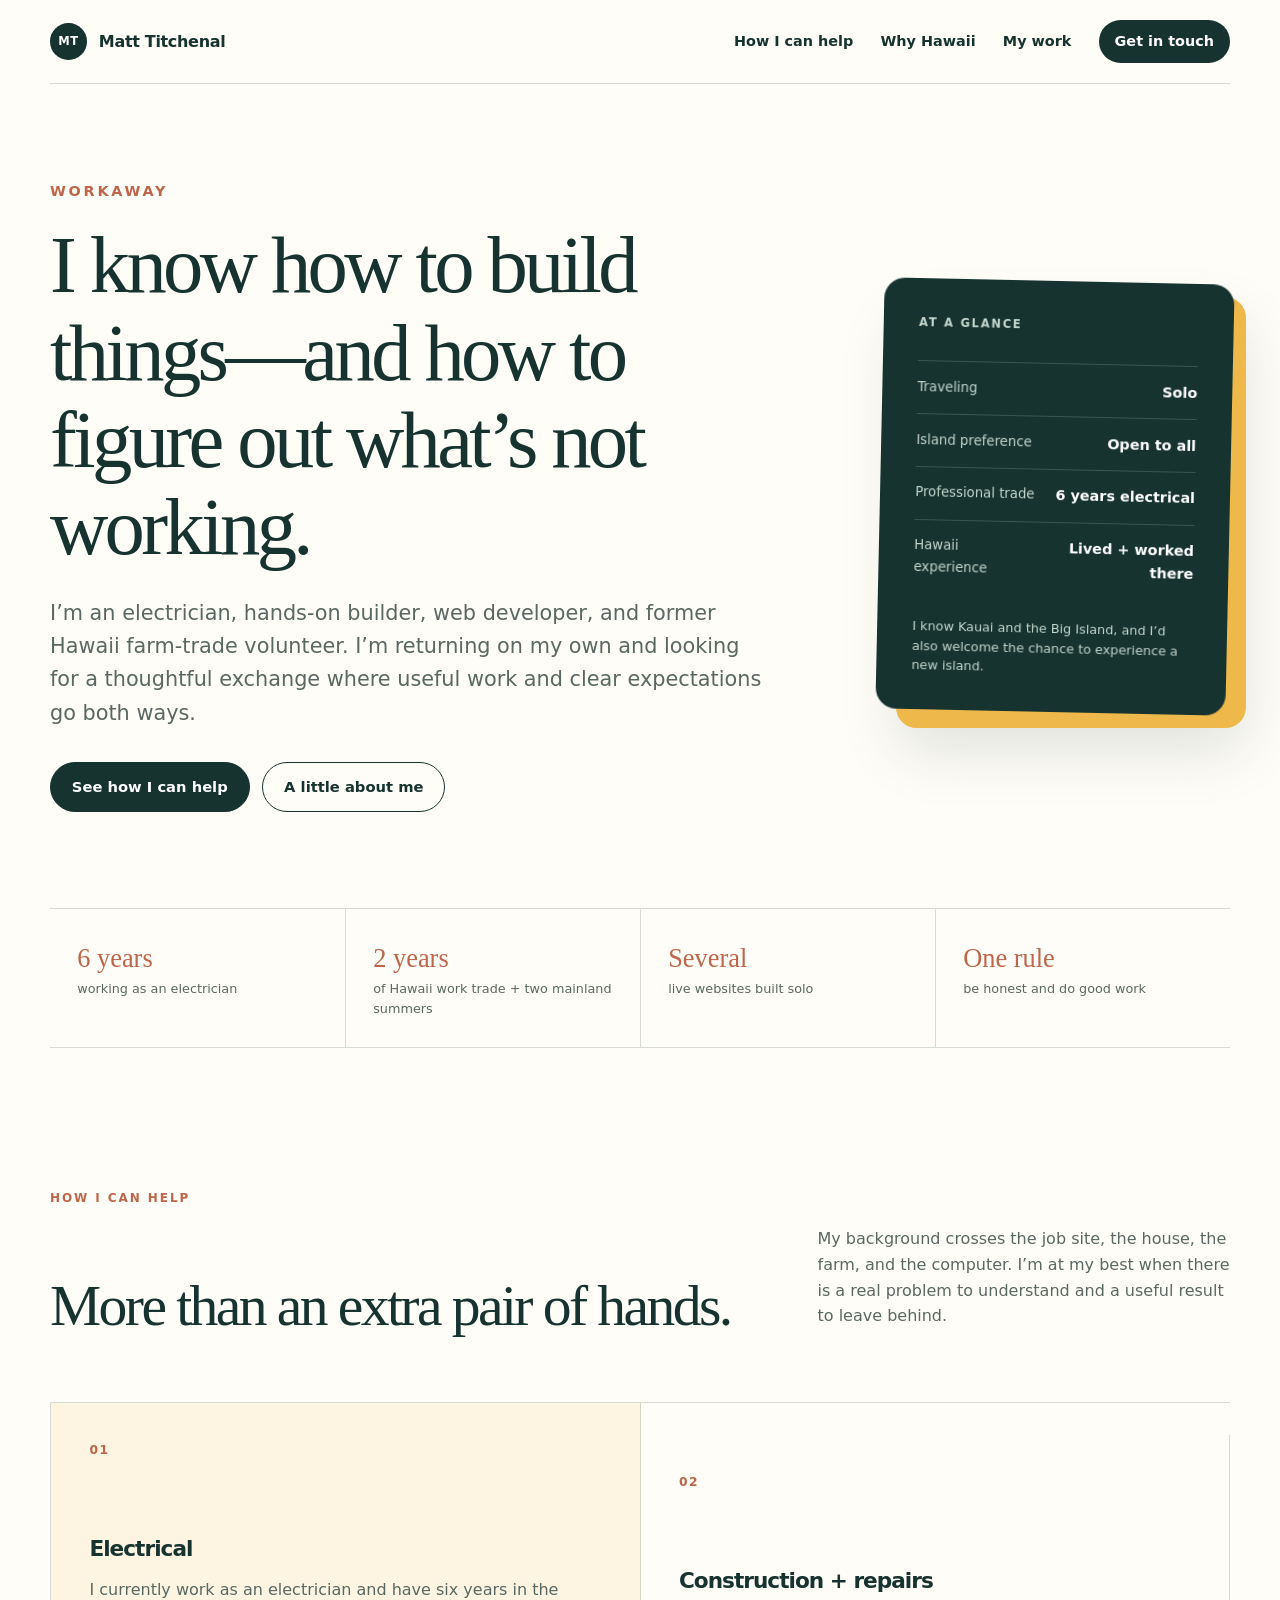
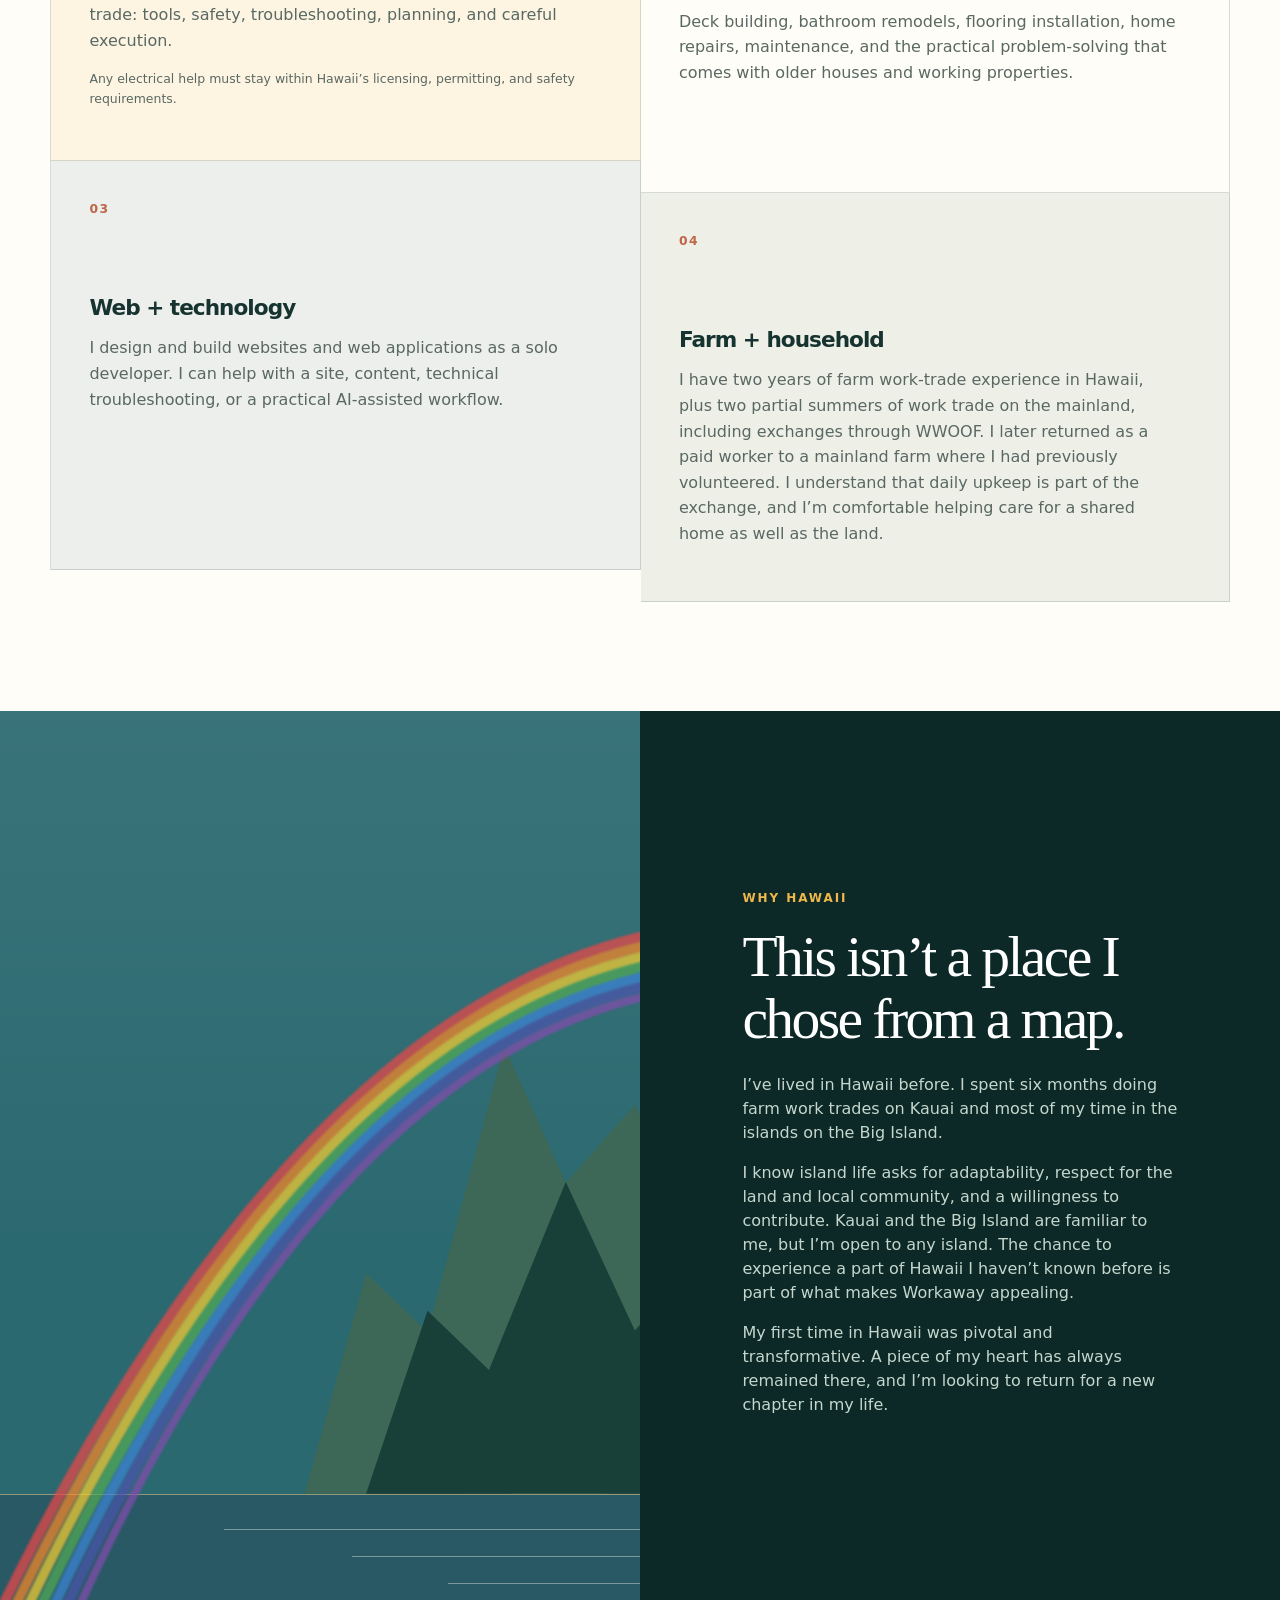
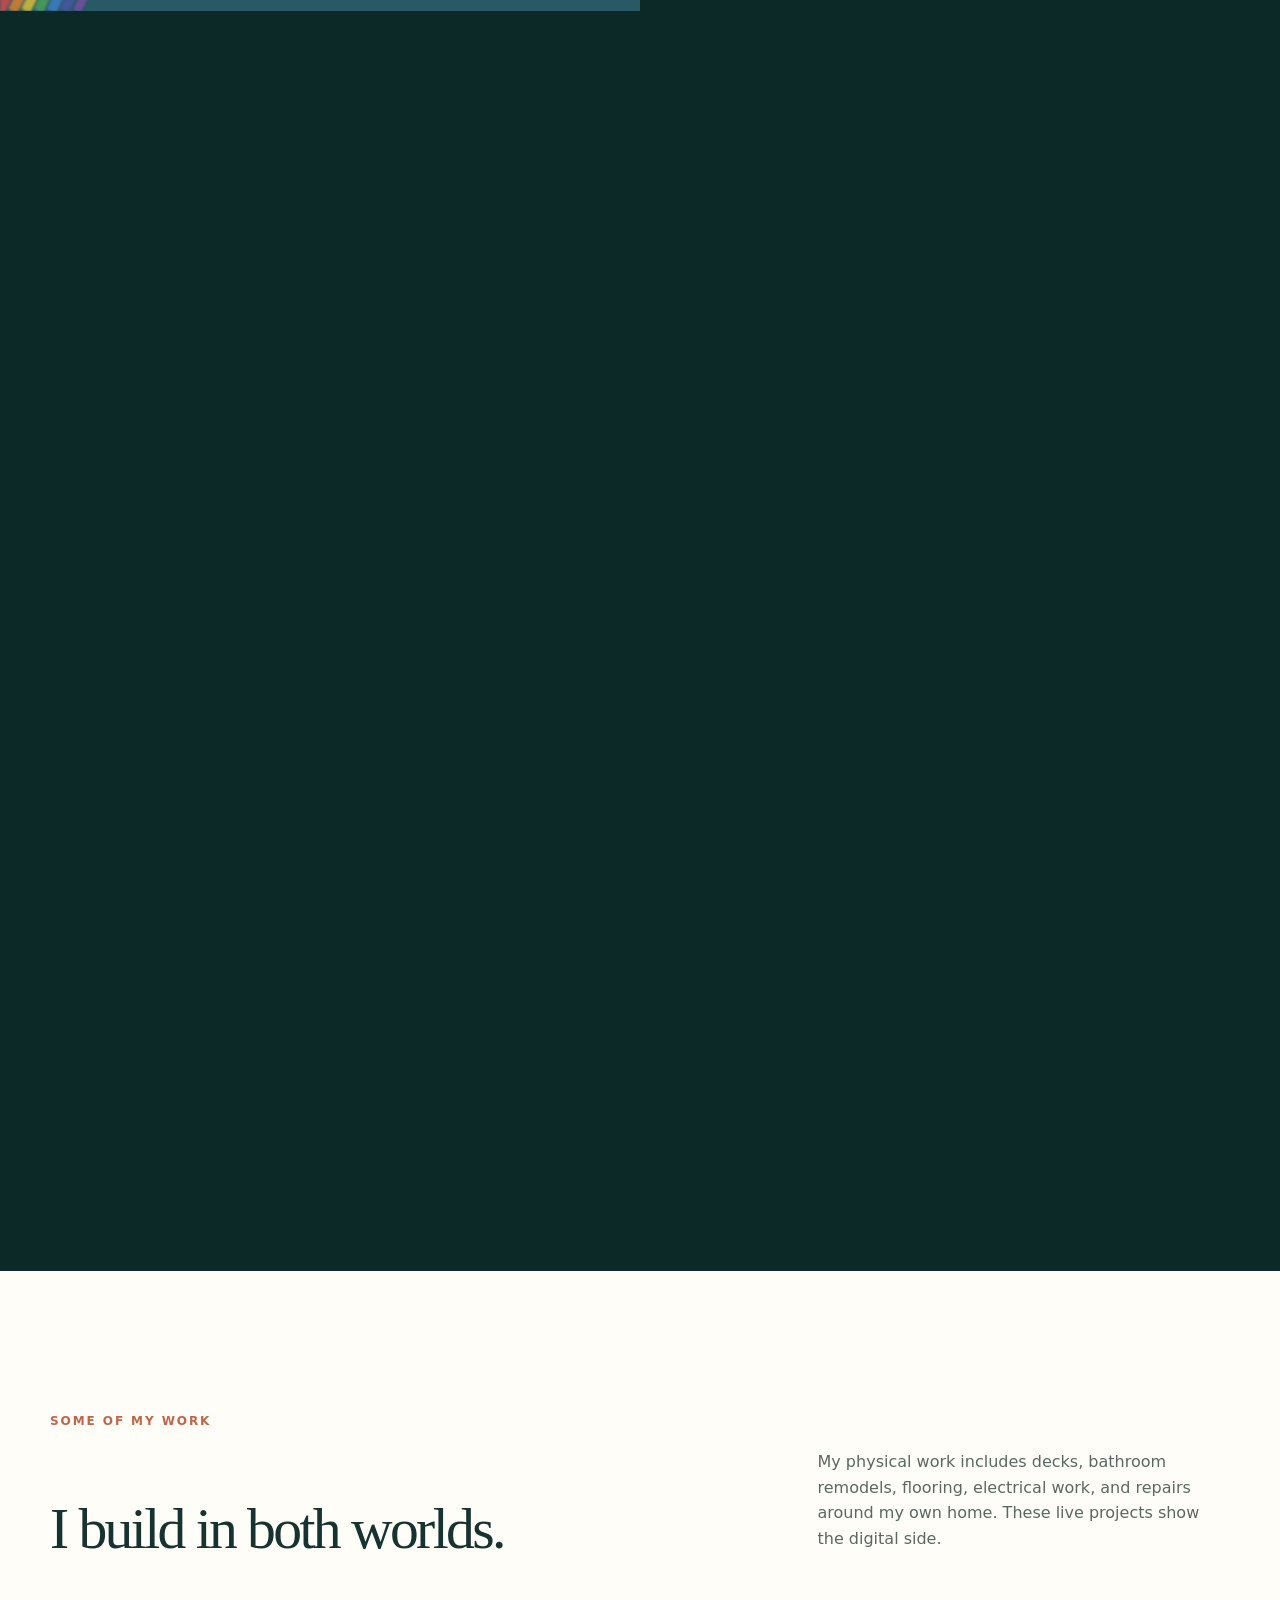
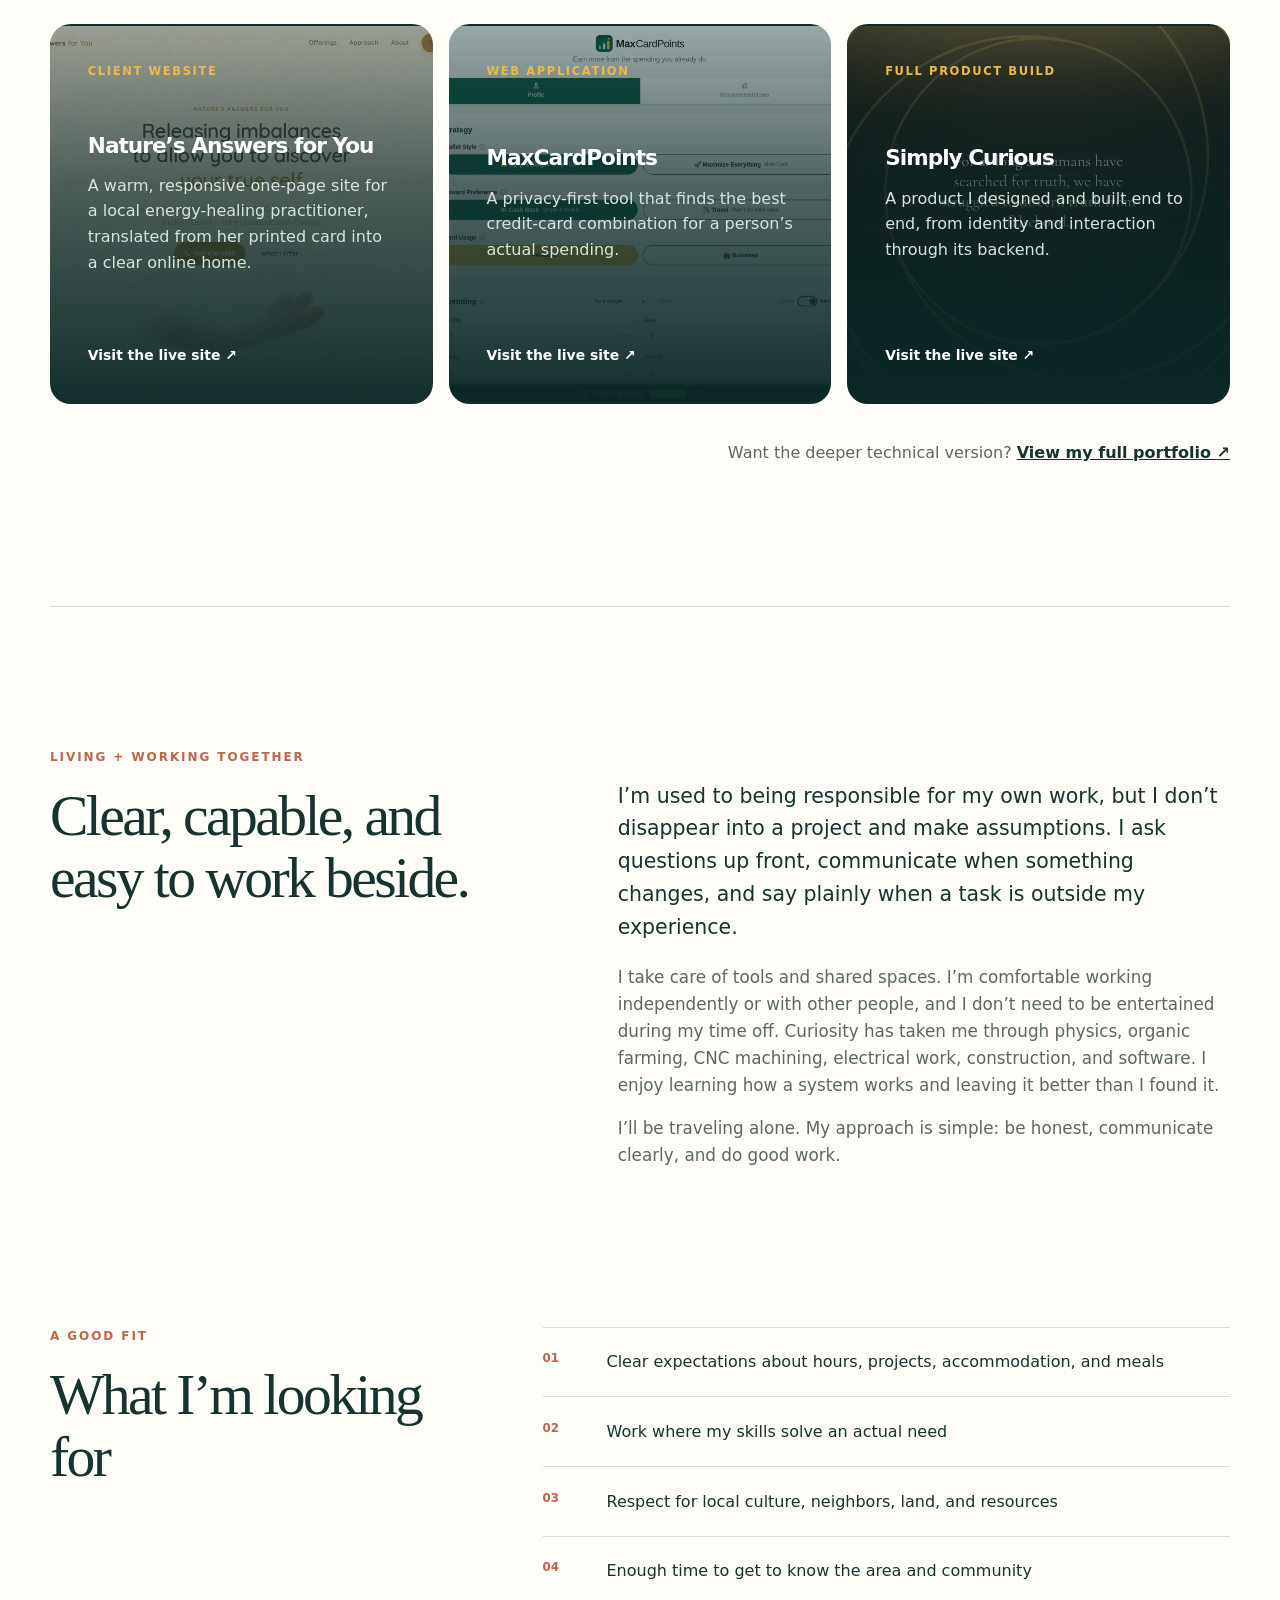
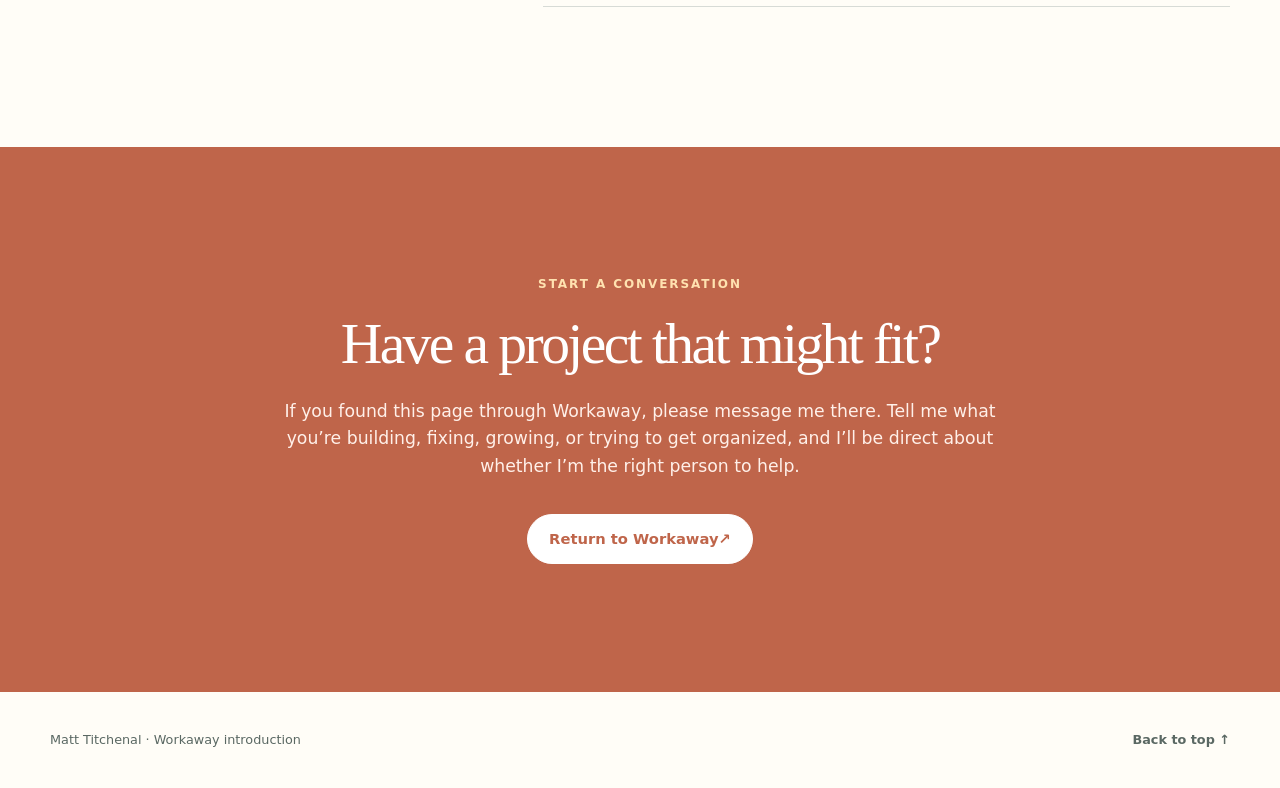
==== index.html @ b7441cf7 "Focus Workaway site on solo exchange" ====
<!doctype html>
<html lang="en">
<head>
  <meta charset="UTF-8" />
  <meta name="viewport" content="width=device-width, initial-scale=1" />
  <meta name="theme-color" content="#173c3a" />
  <meta
    name="description"
    content="Matt Titchenal is an electrician, builder, web developer, and former Hawaii farm-trade volunteer looking for a Workaway exchange."
  />
  <title>Matt Titchenal — Workaway in Hawaii</title>
  <link rel="icon" href="assets/favicon.svg" type="image/svg+xml" />
  <link rel="stylesheet" href="styles.css" />
</head>
<body>
  <a class="skip-link" href="#main">Skip to the main content</a>

  <header class="site-header">
    <a class="wordmark" href="#top" aria-label="Matt Titchenal, back to top">
      <span class="wordmark-mark" aria-hidden="true">MT</span>
      <span>Matt Titchenal</span>
    </a>
    <nav aria-label="Main navigation">
      <a href="#skills">How I can help</a>
      <a href="#hawaii">Why Hawaii</a>
      <a href="#work">My work</a>
      <a class="nav-cta" href="#contact">Get in touch</a>
    </nav>
  </header>

  <main id="main">
    <section class="hero" id="top">
      <div class="hero-copy">
        <p class="eyebrow">Workaway</p>
        <h1>I know how to build things—and how to figure out what’s not working.</h1>
        <p class="lede">
          I’m an electrician, hands-on builder, web developer, and former Hawaii
          farm-trade volunteer. I’m returning on my own and looking for a thoughtful exchange
          where useful work and clear expectations go both ways.
        </p>
        <div class="hero-actions">
          <a class="button button-primary" href="#skills">See how I can help</a>
          <a class="button button-secondary" href="#about">A little about me</a>
        </div>
      </div>

      <div class="snapshot-wrap">
        <aside class="snapshot" aria-label="At a glance">
          <p class="snapshot-label">At a glance</p>
          <dl>
            <div>
              <dt>Traveling</dt>
              <dd>Solo</dd>
            </div>
            <div>
              <dt>Island preference</dt>
              <dd>Open to all</dd>
            </div>
            <div>
              <dt>Professional trade</dt>
              <dd>6 years electrical</dd>
            </div>
            <div>
              <dt>Hawaii experience</dt>
              <dd>Lived + worked there</dd>
            </div>
          </dl>
          <p class="snapshot-note">I know Kauai and the Big Island, and I’d also welcome the chance to experience a new island.</p>
        </aside>
      </div>
    </section>

    <section class="proof-strip" aria-label="Relevant experience">
      <p><strong>6 years</strong><span>working as an electrician</span></p>
      <p><strong>2 years</strong><span>of Hawaii work trade + two mainland summers</span></p>
      <p><strong>Several</strong><span>live websites built solo</span></p>
      <p><strong>One rule</strong><span>be honest and do good work</span></p>
    </section>

    <section class="section skills-section" id="skills">
      <div class="section-heading">
        <p class="eyebrow">How I can help</p>
        <h2>More than an extra pair of hands.</h2>
        <p>
          My background crosses the job site, the house, the farm, and the computer. I’m at my
          best when there is a real problem to understand and a useful result to leave behind.
        </p>
      </div>

      <div class="skill-grid">
        <article class="skill-card trade-card">
          <span class="skill-number">01</span>
          <h3>Electrical</h3>
          <p>
            I currently work as an electrician and have six years in the trade: tools, safety,
            troubleshooting, planning, and careful execution.
          </p>
          <p class="fine-print">
            Any electrical help must stay within Hawaii’s licensing, permitting, and safety requirements.
          </p>
        </article>

        <article class="skill-card build-card">
          <span class="skill-number">02</span>
          <h3>Construction + repairs</h3>
          <p>
            Deck building, bathroom remodels, flooring installation, home repairs, maintenance,
            and the practical problem-solving that comes with older houses and working properties.
          </p>
        </article>

        <article class="skill-card digital-card">
          <span class="skill-number">03</span>
          <h3>Web + technology</h3>
          <p>
            I design and build websites and web applications as a solo developer. I can help with
            a site, content, technical troubleshooting, or a practical AI-assisted workflow.
          </p>
        </article>

        <article class="skill-card land-card">
          <span class="skill-number">04</span>
          <h3>Farm + household</h3>
          <p>
            I have two years of farm work-trade experience in Hawaii, plus two partial summers of
            work trade on the mainland, including exchanges through WWOOF. I later returned as a
            paid worker to a mainland farm where I had previously volunteered. I understand that
            daily upkeep is part of the exchange, and I’m comfortable helping care for a shared
            home as well as the land.
          </p>
        </article>
      </div>
    </section>

    <section class="section hawaii-section" id="hawaii">
      <div class="island-stage" aria-hidden="true">
        <div class="island-art">
          <div class="sky-bodies">
            <span class="sun"></span>
            <span class="moon"></span>
          </div>
          <span class="ocean"></span>
          <svg class="rainbow" viewBox="0 0 1100 700" preserveAspectRatio="xMinYMax meet">
            <path class="rainbow-red" d="M 0 700 Q 470 -260 1160 500" />
            <path class="rainbow-orange" d="M 10 700 Q 470 -250 1160 510" />
            <path class="rainbow-gold" d="M 20 700 Q 470 -240 1160 520" />
            <path class="rainbow-green" d="M 30 700 Q 470 -230 1160 530" />
            <path class="rainbow-blue" d="M 40 700 Q 470 -220 1160 540" />
            <path class="rainbow-indigo" d="M 50 700 Q 470 -210 1160 550" />
            <path class="rainbow-violet" d="M 60 700 Q 470 -200 1160 560" />
          </svg>
          <span class="sunset-wash"></span>
          <span class="sun-reflection"></span>
          <span class="ridge ridge-back"></span>
          <span class="ridge ridge-front"></span>
          <span class="water-line water-one"></span>
          <span class="water-line water-two"></span>
          <span class="water-line water-three"></span>
        </div>
      </div>

      <div class="hawaii-copy-track">
        <div class="hawaii-copy">
          <p class="eyebrow">Why Hawaii</p>
          <h2>This isn’t a place I chose from a map.</h2>
          <p>
            I’ve lived in Hawaii before. I spent six months doing farm work trades on Kauai and
            most of my time in the islands on the Big Island.
          </p>
          <p>
            I know island life asks for adaptability, respect for the land and local community,
            and a willingness to contribute. Kauai and the Big Island are familiar to me, but I’m
            open to any island. The chance to experience a part of Hawaii I haven’t known before
            is part of what makes Workaway appealing.
          </p>
          <p>
            My first time in Hawaii was pivotal and transformative. A piece of my heart has always
            remained there, and I’m looking to return for a new chapter in my life.
          </p>
        </div>
      </div>
    </section>

    <section class="section work-section" id="work">
      <div class="section-heading">
        <p class="eyebrow">Some of my work</p>
        <h2>I build in both worlds.</h2>
        <p>
          My physical work includes decks, bathroom remodels, flooring, electrical work, and
          repairs around my own home. These live projects show the digital side.
        </p>
      </div>

      <div class="work-grid">
        <a class="work-card work-card-natures" href="https://naturesanswers4u.org" target="_blank" rel="noreferrer">
          <span class="work-type">Client website</span>
          <h3>Nature’s Answers for You</h3>
          <p>
            A warm, responsive one-page site for a local energy-healing practitioner, translated
            from her printed card into a clear online home.
          </p>
          <span class="work-link">Visit the live site <span aria-hidden="true">↗</span></span>
        </a>

        <a class="work-card work-card-maxcard" href="https://maxcardpoints.com" target="_blank" rel="noreferrer">
          <span class="work-type">Web application</span>
          <h3>MaxCardPoints</h3>
          <p>A privacy-first tool that finds the best credit-card combination for a person’s actual spending.</p>
          <span class="work-link">Visit the live site <span aria-hidden="true">↗</span></span>
        </a>

        <a class="work-card work-card-simply" href="https://iamsimplycurious.com" target="_blank" rel="noreferrer">
          <span class="work-type">Full product build</span>
          <h3>Simply Curious</h3>
          <p>A product I designed and built end to end, from identity and interaction through its backend.</p>
          <span class="work-link">Visit the live site <span aria-hidden="true">↗</span></span>
        </a>
      </div>

      <p class="portfolio-link">
        Want the deeper technical version?
        <a href="https://themtset.github.io" target="_blank" rel="noreferrer">View my full portfolio <span aria-hidden="true">↗</span></a>
      </p>
    </section>

    <section class="section about-section" id="about">
      <div class="about-intro">
        <p class="eyebrow">Living + working together</p>
        <h2>Clear, capable, and easy to work beside.</h2>
      </div>

      <div class="about-body">
        <p>
          I’m used to being responsible for my own work, but I don’t disappear into a project and
          make assumptions. I ask questions up front, communicate when something changes, and say
          plainly when a task is outside my experience.
        </p>
        <p>
          I take care of tools and shared spaces. I’m comfortable working independently or with
          other people, and I don’t need to be entertained during my time off. Curiosity has taken
          me through physics, organic farming, CNC machining, electrical work, construction, and
          software. I enjoy learning how a system works and leaving it better than I found it.
        </p>
        <p>
          I’ll be traveling alone. My approach is simple: be honest, communicate clearly, and do
          good work.
        </p>
      </div>
    </section>

    <section class="section fit-section">
      <div>
        <p class="eyebrow">A good fit</p>
        <h2>What I’m looking for</h2>
      </div>
      <ul class="fit-list">
        <li><span>01</span>Clear expectations about hours, projects, accommodation, and meals</li>
        <li><span>02</span>Work where my skills solve an actual need</li>
        <li><span>03</span>Respect for local culture, neighbors, land, and resources</li>
        <li><span>04</span>Enough time to get to know the area and community</li>
      </ul>
    </section>

    <section class="contact-section" id="contact">
      <p class="eyebrow">Start a conversation</p>
      <h2>Have a project that might fit?</h2>
      <p>
        If you found this page through Workaway, please message me there. Tell me what you’re
        building, fixing, growing, or trying to get organized, and I’ll be direct about whether
        I’m the right person to help.
      </p>
      <a class="button button-light" href="https://www.workaway.info/" target="_blank" rel="noreferrer">Return to Workaway <span aria-hidden="true">↗</span></a>
    </section>
  </main>

  <footer>
    <p>Matt Titchenal · Workaway introduction</p>
    <a href="#top">Back to top ↑</a>
  </footer>
  <script src="script.js"></script>
</body>
</html>
---- styles.css ----
:root {
  --ink: #163330;
  --ink-deep: #0c2827;
  --fern: #436b52;
  --fern-light: #dbe5d4;
  --ocean: #2b6970;
  --sand: #f3eddf;
  --paper: #fffdf7;
  --sun: #efb84a;
  --clay: #bf654a;
  --line: rgba(22, 51, 48, 0.17);
  --muted: #5a6863;
  --radius: 1.3rem;
  --shadow: 0 24px 60px rgba(12, 40, 39, 0.12);
}

* {
  box-sizing: border-box;
}

html {
  scroll-behavior: smooth;
}

body {
  margin: 0;
  color: var(--ink);
  background: var(--paper);
  font-family: Inter, ui-sans-serif, system-ui, -apple-system, BlinkMacSystemFont, "Segoe UI", sans-serif;
  line-height: 1.6;
}

a {
  color: inherit;
}

.skip-link {
  position: fixed;
  top: 0.75rem;
  left: 0.75rem;
  z-index: 100;
  padding: 0.7rem 1rem;
  color: white;
  background: var(--ink-deep);
  transform: translateY(-150%);
}

.skip-link:focus {
  transform: translateY(0);
}

.site-header,
.section,
.hero,
.proof-strip,
footer {
  width: min(1180px, calc(100% - 3rem));
  margin-inline: auto;
}

.site-header {
  min-height: 5.25rem;
  display: flex;
  align-items: center;
  justify-content: space-between;
  gap: 2rem;
  border-bottom: 1px solid var(--line);
}

.wordmark {
  display: inline-flex;
  align-items: center;
  gap: 0.75rem;
  font-weight: 750;
  text-decoration: none;
  letter-spacing: -0.02em;
}

.wordmark-mark {
  display: grid;
  place-items: center;
  width: 2.3rem;
  aspect-ratio: 1;
  color: white;
  background: var(--ink);
  border-radius: 50%;
  font-size: 0.72rem;
  letter-spacing: 0.05em;
}

nav {
  display: flex;
  align-items: center;
  gap: 1.7rem;
  font-size: 0.9rem;
  font-weight: 650;
}

nav a {
  text-decoration: none;
}

nav a:hover,
nav a:focus-visible {
  color: var(--clay);
}

.nav-cta {
  padding: 0.62rem 1rem;
  color: white;
  background: var(--ink);
  border-radius: 999px;
}

nav .nav-cta:hover,
nav .nav-cta:focus-visible {
  color: white;
  background: var(--clay);
}

.hero {
  min-height: 690px;
  display: grid;
  grid-template-columns: minmax(0, 1.35fr) minmax(290px, 0.65fr);
  align-items: center;
  gap: clamp(3rem, 8vw, 7rem);
  padding-block: 6rem;
}

.eyebrow {
  margin: 0 0 1.15rem;
  color: var(--clay);
  font-size: 0.75rem;
  font-weight: 800;
  letter-spacing: 0.16em;
  text-transform: uppercase;
}

.hero .eyebrow {
  font-size: 0.9rem;
  letter-spacing: 0.19em;
}

h1,
h2,
h3,
p {
  margin-top: 0;
}

h1,
h2,
h3 {
  line-height: 1.08;
  letter-spacing: -0.045em;
}

h1 {
  max-width: 820px;
  margin-bottom: 1.7rem;
  font-family: Georgia, "Times New Roman", serif;
  font-size: clamp(3.3rem, 6.3vw, 6rem);
  font-weight: 500;
}

h2 {
  margin-bottom: 1.4rem;
  font-family: Georgia, "Times New Roman", serif;
  font-size: clamp(2.5rem, 4.5vw, 4.4rem);
  font-weight: 500;
}

h3 {
  margin-bottom: 1rem;
  font-size: 1.35rem;
}

.lede {
  max-width: 720px;
  margin-bottom: 2rem;
  color: var(--muted);
  font-size: clamp(1.08rem, 1.7vw, 1.3rem);
}

.hero-actions {
  display: flex;
  flex-wrap: wrap;
  gap: 0.8rem;
}

.button {
  display: inline-flex;
  align-items: center;
  justify-content: center;
  min-height: 3.15rem;
  padding: 0.75rem 1.3rem;
  border: 1px solid var(--ink);
  border-radius: 999px;
  font-size: 0.92rem;
  font-weight: 750;
  text-decoration: none;
  transition: 160ms ease;
}

.button:hover,
.button:focus-visible {
  transform: translateY(-2px);
}

.button-primary {
  color: white;
  background: var(--ink);
}

.button-primary:hover,
.button-primary:focus-visible {
  border-color: var(--clay);
  background: var(--clay);
}

.button-secondary {
  background: transparent;
}

.snapshot-wrap {
  position: relative;
  isolation: isolate;
  width: 100%;
  max-width: 500px;
  border-radius: var(--radius);
}

.snapshot-wrap::after {
  content: "";
  position: absolute;
  z-index: 0;
  inset: 1rem -1rem -1rem 1rem;
  background: var(--sun);
  border-radius: inherit;
  box-shadow: var(--shadow);
}

.snapshot {
  position: relative;
  z-index: 1;
  padding: 2.2rem;
  color: white;
  background: var(--ink);
  border-radius: inherit;
  transform: rotate(1.25deg);
  transition: transform 260ms cubic-bezier(0.2, 0.75, 0.25, 1);
  will-change: transform;
}

@media (hover: hover) and (pointer: fine) {
  .snapshot-wrap:hover .snapshot {
    transform: rotate(-1.25deg);
  }
}

.snapshot-wrap.is-tilted .snapshot {
  transform: rotate(-1.25deg);
}

.snapshot-label {
  margin-bottom: 1.8rem;
  color: #c5d7cc;
  font-size: 0.72rem;
  font-weight: 800;
  letter-spacing: 0.15em;
  text-transform: uppercase;
}

.snapshot dl {
  margin: 0;
}

.snapshot dl div {
  display: flex;
  justify-content: space-between;
  gap: 1rem;
  padding-block: 0.9rem;
  border-top: 1px solid rgba(255, 255, 255, 0.16);
}

.snapshot dt {
  color: #c5d7cc;
  font-size: 0.83rem;
}

.snapshot dd {
  margin: 0;
  font-size: 0.9rem;
  font-weight: 750;
  text-align: right;
}

.snapshot-note {
  margin: 1.35rem 0 0;
  color: #c5d7cc;
  font-size: 0.8rem;
  line-height: 1.5;
}

.proof-strip {
  display: grid;
  grid-template-columns: repeat(4, 1fr);
  border-block: 1px solid var(--line);
}

.proof-strip p {
  display: flex;
  flex-direction: column;
  margin: 0;
  padding: 1.7rem;
  border-left: 1px solid var(--line);
}

.proof-strip p:first-child {
  border-left: 0;
}

.proof-strip strong {
  color: var(--clay);
  font-family: Georgia, "Times New Roman", serif;
  font-size: 1.65rem;
  font-weight: 500;
}

.proof-strip span {
  color: var(--muted);
  font-size: 0.8rem;
}

.section {
  padding-block: clamp(6rem, 11vw, 10rem);
}

.section-heading {
  display: grid;
  grid-template-columns: 1.25fr 0.75fr;
  column-gap: 5rem;
  align-items: end;
  margin-bottom: 4rem;
}

.section-heading .eyebrow {
  grid-column: 1 / -1;
}

.section-heading h2 {
  margin-bottom: 0;
}

.section-heading > p:last-child {
  margin-bottom: 0.55rem;
  color: var(--muted);
}

.skill-grid {
  display: grid;
  grid-template-columns: repeat(2, 1fr);
  border-top: 1px solid var(--line);
  border-left: 1px solid var(--line);
}

.skill-card {
  min-height: 330px;
  padding: 2.4rem;
  border-right: 1px solid var(--line);
  border-bottom: 1px solid var(--line);
}

.skill-card:nth-child(even) {
  margin-top: 2rem;
  margin-bottom: -2rem;
}

.skill-number {
  display: block;
  margin-bottom: 4.8rem;
  color: var(--clay);
  font-size: 0.77rem;
  font-weight: 800;
  letter-spacing: 0.12em;
}

.skill-card p {
  max-width: 500px;
  color: var(--muted);
}

.skill-card .fine-print {
  font-size: 0.78rem;
}

.trade-card {
  background: rgba(239, 184, 74, 0.12);
}

.digital-card {
  background: rgba(43, 105, 112, 0.09);
}

.land-card {
  background: rgba(67, 107, 82, 0.09);
}

.hawaii-section {
  width: 100%;
  display: grid;
  grid-template-columns: 1fr 1fr;
  align-items: start;
  min-height: 240vh;
  padding: 0;
  color: white;
  background: var(--ink-deep);
}

.island-stage {
  min-height: 240vh;
}

.island-art {
  --night-opacity: 0;
  --sun-radius: 4.5rem;
  --sun-x: 0px;
  --sun-y: 0px;
  --moon-x: 0px;
  --moon-y: 1000px;
  --reflection-x: 0px;
  --reflection-opacity: 0;
  --wash-opacity: 0;
  --rainbow-opacity: 0.72;
  --rainbow-saturation: 1.1;
  position: sticky;
  top: 0;
  height: 100vh;
  min-height: 0;
  overflow: hidden;
  background:
    linear-gradient(to bottom, rgba(255,255,255,0.07), transparent 60%),
    var(--ocean);
}

.island-art::after {
  content: "";
  position: absolute;
  z-index: 1;
  inset: 0;
  background: linear-gradient(to bottom, rgba(20, 29, 64, 0.9), rgba(40, 42, 72, 0.42));
  opacity: var(--night-opacity);
  pointer-events: none;
}

.sky-bodies {
  position: absolute;
  z-index: 3;
  inset: 0 0 13%;
  overflow: hidden;
}

.sun {
  position: absolute;
  top: 17%;
  left: 18%;
  width: calc(var(--sun-radius) * 2);
  aspect-ratio: 1;
  background: var(--sun);
  border-radius: 50%;
  box-shadow: 0 0 80px rgba(239, 184, 74, 0.32);
  transform: translate(var(--sun-x), var(--sun-y));
  will-change: transform;
}

.moon {
  position: absolute;
  top: 16%;
  right: 18%;
  width: 7rem;
  aspect-ratio: 1;
  background: #f2eddc;
  border-radius: 50%;
  box-shadow: 0 0 55px rgba(235, 240, 225, 0.24);
  transform: translate(var(--moon-x), var(--moon-y));
  will-change: transform;
}

.rainbow {
  position: absolute;
  z-index: 6;
  inset: 0 auto 0 0;
  width: auto;
  height: 100%;
  opacity: var(--rainbow-opacity);
  filter: saturate(var(--rainbow-saturation)) blur(0.8px);
  pointer-events: none;
}

.rainbow path {
  fill: none;
  stroke-linecap: butt;
  vector-effect: non-scaling-stroke;
}

.rainbow-red {
  stroke: #e24a4a;
  stroke-width: 10;
}

.rainbow-orange {
  stroke: #f08a32;
  stroke-width: 10;
}

.rainbow-gold {
  stroke: #f1cf3f;
  stroke-width: 10;
}

.rainbow-green {
  stroke: #58a95c;
  stroke-width: 10;
}

.rainbow-blue {
  stroke: #4383cf;
  stroke-width: 10;
}

.rainbow-indigo {
  stroke: #4d55a5;
  stroke-width: 10;
}

.rainbow-violet {
  stroke: #814fa8;
  /* The inner edge is uncovered, so a narrower stroke matches the visible width
     of the partially overlapped bands beside it. */
  stroke-width: 8;
}

.ridge {
  position: absolute;
  z-index: 4;
  left: -10%;
  width: 120%;
  clip-path: polygon(0 100%, 48% 100%, 56% 66%, 64% 75%, 74% 31%, 82% 52%, 91% 40%, 100% 59%, 100% 100%);
}

.ridge::after {
  content: "";
  position: absolute;
  inset: 0;
  background: #172f3e;
  opacity: var(--night-opacity);
  pointer-events: none;
}

.ridge-back {
  bottom: 13%;
  height: 72%;
  background: #3d6757;
}

.ridge-front {
  bottom: 13%;
  height: 55%;
  background: #183f38;
  clip-path: polygon(0 100%, 56% 100%, 64% 63%, 72% 75%, 82% 37%, 91% 67%, 100% 51%, 100% 100%);
}

.ocean {
  position: absolute;
  z-index: 2;
  right: 0;
  bottom: 0;
  left: 0;
  height: 13%;
  overflow: hidden;
  background: #285965;
  border-top: 1px solid rgba(244, 211, 142, 0.52);
}

.ocean::after {
  content: "";
  position: absolute;
  inset: 0;
  background: #172f46;
  opacity: var(--night-opacity);
}

.water-line {
  position: absolute;
  z-index: 8;
  right: -5%;
  width: 70%;
  height: 1px;
  background: rgba(255,255,255,0.38);
}

.sunset-wash {
  position: absolute;
  z-index: 2;
  bottom: 0;
  left: calc(18% + var(--sun-radius));
  width: 62%;
  height: 13%;
  background: radial-gradient(
    ellipse at 50% 15%,
    rgba(255, 217, 116, 0.68) 0%,
    rgba(247, 145, 58, 0.58) 28%,
    rgba(213, 72, 68, 0.42) 58%,
    rgba(124, 45, 75, 0.18) 78%,
    transparent 100%
  );
  opacity: var(--wash-opacity);
  transform: translateX(calc(var(--reflection-x) - 50%));
  -webkit-mask-image: linear-gradient(to right, transparent, #000 18%, #000 76%, transparent);
  mask-image: linear-gradient(to right, transparent, #000 18%, #000 76%, transparent);
  filter: blur(1px);
  pointer-events: none;
}

.sun-reflection {
  position: absolute;
  z-index: 7;
  bottom: 0;
  left: calc(18% + var(--sun-radius));
  width: clamp(9rem, 31%, 16rem);
  height: 13%;
  background: linear-gradient(
    to bottom,
    rgba(255, 243, 181, 0.96) 0%,
    rgba(255, 190, 61, 0.94) 38%,
    rgba(239, 103, 53, 0.9) 72%,
    rgba(181, 54, 77, 0.72) 100%
  );
  clip-path: polygon(45% 0, 55% 0, 92% 100%, 8% 100%);
  opacity: var(--reflection-opacity);
  transform: translateX(calc(var(--reflection-x) - 50%));
  -webkit-mask: repeating-linear-gradient(to bottom, #000 0 2px, transparent 2px 7px);
  mask: repeating-linear-gradient(to bottom, #000 0 2px, transparent 2px 7px);
  filter: blur(0.2px);
  pointer-events: none;
}

.sun-reflection::before {
  content: "";
  position: absolute;
  inset: 0 35%;
  background: linear-gradient(to bottom, #fff5c7, #ffd359 58%, #f28b3d);
  opacity: 0.92;
}

.water-one { bottom: 9%; }
.water-two { bottom: 6%; width: 50%; }
.water-three { bottom: 3%; width: 35%; }

.hawaii-copy-track {
  min-height: 240vh;
}

.hawaii-copy {
  position: sticky;
  top: 0;
  width: 100%;
  min-height: 100vh;
  display: flex;
  flex-direction: column;
  justify-content: center;
  max-width: 650px;
  margin-inline: auto;
  padding-block: clamp(2rem, 7vh, 6rem);
  padding-inline: clamp(2rem, 8vw, 8rem);
}

.hawaii-copy h2 {
  font-size: clamp(2.35rem, min(4.5vw, 7vh), 4.4rem);
}

.hawaii-copy p:not(.eyebrow) {
  font-size: clamp(0.84rem, 1.8vh, 1rem);
  line-height: 1.5;
}

.hawaii-copy .eyebrow {
  color: var(--sun);
}

.hawaii-copy p:not(.eyebrow) {
  color: #c5d7cc;
}

.work-grid {
  display: grid;
  grid-template-columns: repeat(3, 1fr);
  gap: 1rem;
}

.work-card {
  min-height: 380px;
  display: flex;
  flex-direction: column;
  padding: 2.3rem;
  overflow: hidden;
  color: white;
  background-position: center;
  background-size: cover;
  border: 1px solid transparent;
  border-radius: var(--radius);
  text-decoration: none;
  transition: 180ms ease;
}

.work-card:hover,
.work-card:focus-visible {
  border-color: var(--sun);
  box-shadow: 0 18px 45px rgba(12, 40, 39, 0.1);
  transform: translateY(-4px);
}

.work-card-natures {
  background-image:
    linear-gradient(to top, rgba(12, 40, 39, 0.97), rgba(12, 40, 39, 0.72) 58%, rgba(12, 40, 39, 0.38)),
    url("assets/work/screenshots/natures-answers.webp");
}

.work-card-maxcard {
  background-image:
    linear-gradient(to top, rgba(12, 40, 39, 0.97), rgba(12, 40, 39, 0.72) 58%, rgba(12, 40, 39, 0.38)),
    url("assets/work/screenshots/maxcardpoints.webp");
  background-position: center top;
}

.work-card-simply {
  background-image:
    linear-gradient(to top, rgba(12, 40, 39, 0.97), rgba(12, 40, 39, 0.68) 58%, rgba(12, 40, 39, 0.28)),
    url("assets/work/screenshots/simply-curious.webp");
}

.work-type {
  margin-bottom: auto;
  color: var(--sun);
  font-size: 0.72rem;
  font-weight: 800;
  letter-spacing: 0.14em;
  text-transform: uppercase;
}

.work-card p {
  color: #d8e4dc;
}

.work-link {
  margin-top: auto;
  font-size: 0.87rem;
  font-weight: 750;
}

.portfolio-link {
  margin: 2.2rem 0 0;
  color: var(--muted);
  text-align: right;
}

.portfolio-link a {
  color: var(--ink);
  font-weight: 750;
}

.about-section {
  display: grid;
  grid-template-columns: 0.85fr 1.15fr;
  gap: clamp(3rem, 9vw, 9rem);
  border-top: 1px solid var(--line);
}

.about-body {
  padding-top: 2rem;
  color: var(--muted);
  font-size: 1.05rem;
}

.about-body p:first-child {
  color: var(--ink);
  font-size: 1.28rem;
}

.fit-section {
  display: grid;
  grid-template-columns: 0.75fr 1.25fr;
  gap: 5rem;
  padding-top: 0;
}

.fit-list {
  margin: 0;
  padding: 0;
  list-style: none;
  border-top: 1px solid var(--line);
}

.fit-list li {
  display: grid;
  grid-template-columns: 3rem 1fr;
  gap: 1rem;
  padding: 1.35rem 0;
  border-bottom: 1px solid var(--line);
}

.fit-list span {
  color: var(--clay);
  font-size: 0.74rem;
  font-weight: 800;
}

.contact-section {
  padding: clamp(5rem, 10vw, 9rem) max(1.5rem, calc((100vw - 1120px) / 2));
  color: white;
  background: var(--clay);
  text-align: center;
}

.contact-section .eyebrow {
  color: #ffe2b0;
}

.contact-section h2,
.contact-section p {
  max-width: 760px;
  margin-inline: auto;
}

.contact-section p:not(.eyebrow) {
  color: #fff0e9;
  font-size: 1.08rem;
}

.button-light {
  margin-top: 1rem;
  color: var(--clay);
  background: white;
  border-color: white;
}

footer {
  min-height: 6rem;
  display: flex;
  align-items: center;
  justify-content: space-between;
  gap: 1rem;
  color: var(--muted);
  font-size: 0.8rem;
}

footer p {
  margin: 0;
}

footer a {
  font-weight: 750;
  text-decoration: none;
}

@media (max-width: 900px) {
  nav a:not(.nav-cta) {
    display: none;
  }

  .hero {
    grid-template-columns: 1fr;
    gap: 4rem;
    padding-block: 5rem;
  }

  .snapshot-wrap {
    margin-inline: auto;
  }

  .proof-strip {
    grid-template-columns: repeat(2, 1fr);
  }

  .proof-strip p:nth-child(3) {
    border-left: 0;
    border-top: 1px solid var(--line);
  }

  .proof-strip p:nth-child(4) {
    border-top: 1px solid var(--line);
  }

  .section-heading,
  .about-section,
  .fit-section {
    grid-template-columns: 1fr;
    gap: 2.2rem;
  }

  .section-heading {
    align-items: start;
  }

  .work-grid {
    grid-template-columns: 1fr;
  }

  .hawaii-section {
    display: block;
    min-height: auto;
  }

  .island-stage {
    min-height: 215vh;
  }

  .hawaii-copy-track {
    min-height: auto;
  }

  .island-art {
    height: 100vh;
  }

  .hawaii-copy {
    position: relative;
    top: auto;
    min-height: 0;
    display: block;
    max-width: none;
    padding-block: 4.5rem;
    font-size: inherit;
  }

  .hawaii-copy h2 {
    font-size: clamp(2.5rem, 4.5vw, 4.4rem);
  }

  .hawaii-copy p:not(.eyebrow) {
    font-size: inherit;
    line-height: 1.6;
  }

}

@media (max-width: 620px) {
  .site-header,
  .section,
  .hero,
  .proof-strip,
  footer {
    width: min(100% - 2rem, 1180px);
  }

  .site-header {
    min-height: 4.5rem;
  }

  .wordmark span:last-child {
    display: none;
  }

  .nav-cta {
    padding: 0.55rem 0.9rem;
  }

  .hero {
    min-height: auto;
    padding-block: 4rem 5.5rem;
  }

  h1 {
    font-size: clamp(2.85rem, 14vw, 4.4rem);
  }

  .hero-actions {
    align-items: stretch;
    flex-direction: column;
  }

  .snapshot {
    padding: 1.5rem;
    transform: rotate(1.25deg);
  }

  .snapshot-wrap::after {
    inset: 0.6rem -0.6rem -0.6rem 0.6rem;
  }

  .snapshot-wrap.is-tilted .snapshot {
    transform: rotate(-1.25deg);
  }

  .proof-strip {
    width: 100%;
    grid-template-columns: 1fr 1fr;
  }

  .proof-strip p {
    padding: 1.1rem;
  }

  .proof-strip strong {
    font-size: 1.3rem;
  }

  .section {
    padding-block: 6rem;
  }

  .skill-grid,
  .work-grid {
    grid-template-columns: 1fr;
  }

  .skill-card,
  .skill-card:nth-child(even) {
    min-height: auto;
    margin: 0;
    padding: 1.7rem;
  }

  .skill-number {
    margin-bottom: 3rem;
  }

  .hawaii-section {
    width: 100%;
  }

  .island-art {
    --sun-radius: 3.25rem;
  }

  .hawaii-copy {
    padding: 4.5rem 1.25rem;
  }

  .work-card,
  .work-card-featured {
    min-height: 340px;
    grid-row: auto;
    padding: 1.6rem;
  }

  .portfolio-link {
    text-align: left;
  }

  footer {
    min-height: 7rem;
    align-items: flex-start;
    flex-direction: column;
    justify-content: center;
  }
}

@media (prefers-reduced-motion: reduce) {
  html {
    scroll-behavior: auto;
  }

  *,
  *::before,
  *::after {
    transition-duration: 0.01ms !important;
  }

  .island-art {
    position: relative;
    height: min(840px, 100vh);
    --night-opacity: 0 !important;
    --sun-x: 0px !important;
    --sun-y: 0px !important;
    --moon-x: 0px !important;
    --moon-y: 1000px !important;
    --reflection-x: 0px !important;
    --reflection-opacity: 0 !important;
    --wash-opacity: 0 !important;
    --rainbow-opacity: 0.72 !important;
    --rainbow-saturation: 1.1 !important;
  }

  .hawaii-section,
  .island-stage,
  .hawaii-copy-track {
    min-height: auto;
  }

  .hawaii-copy {
    position: relative;
    top: auto;
    min-height: 0;
    display: block;
  }
}
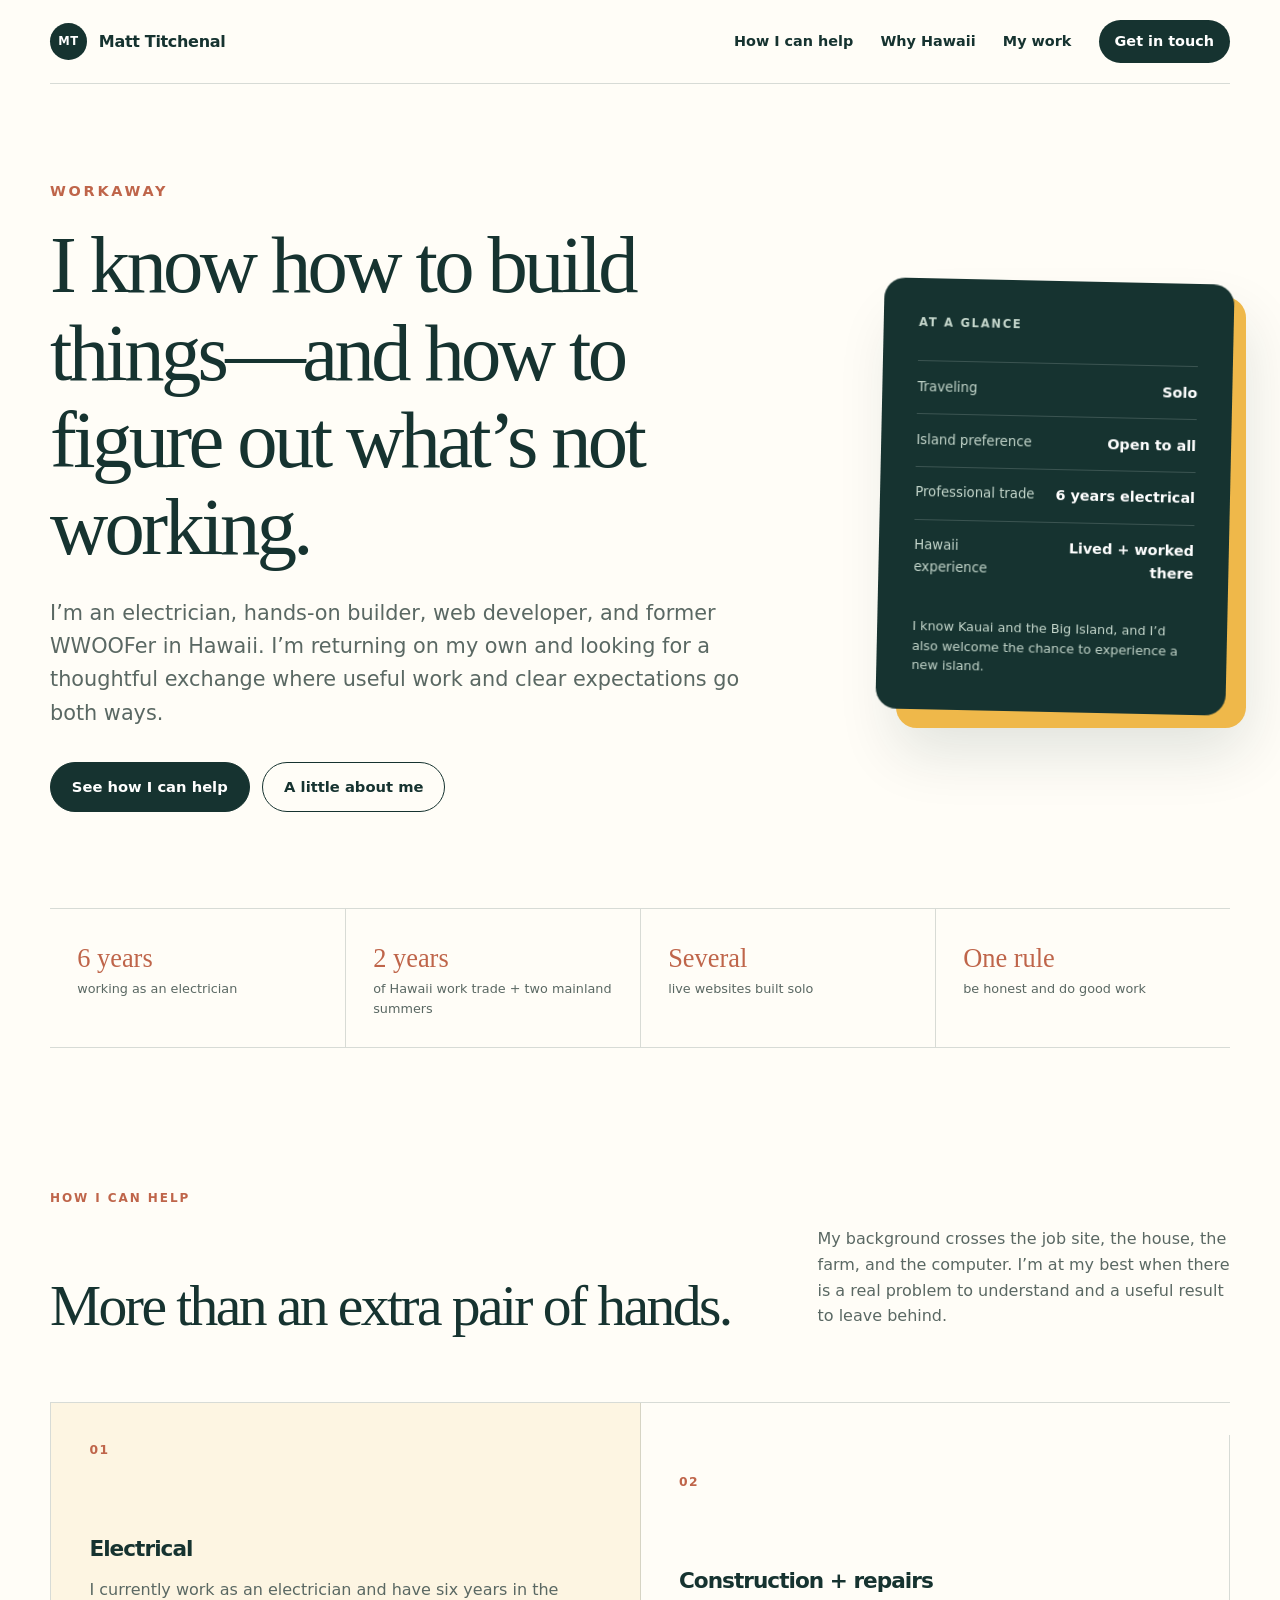
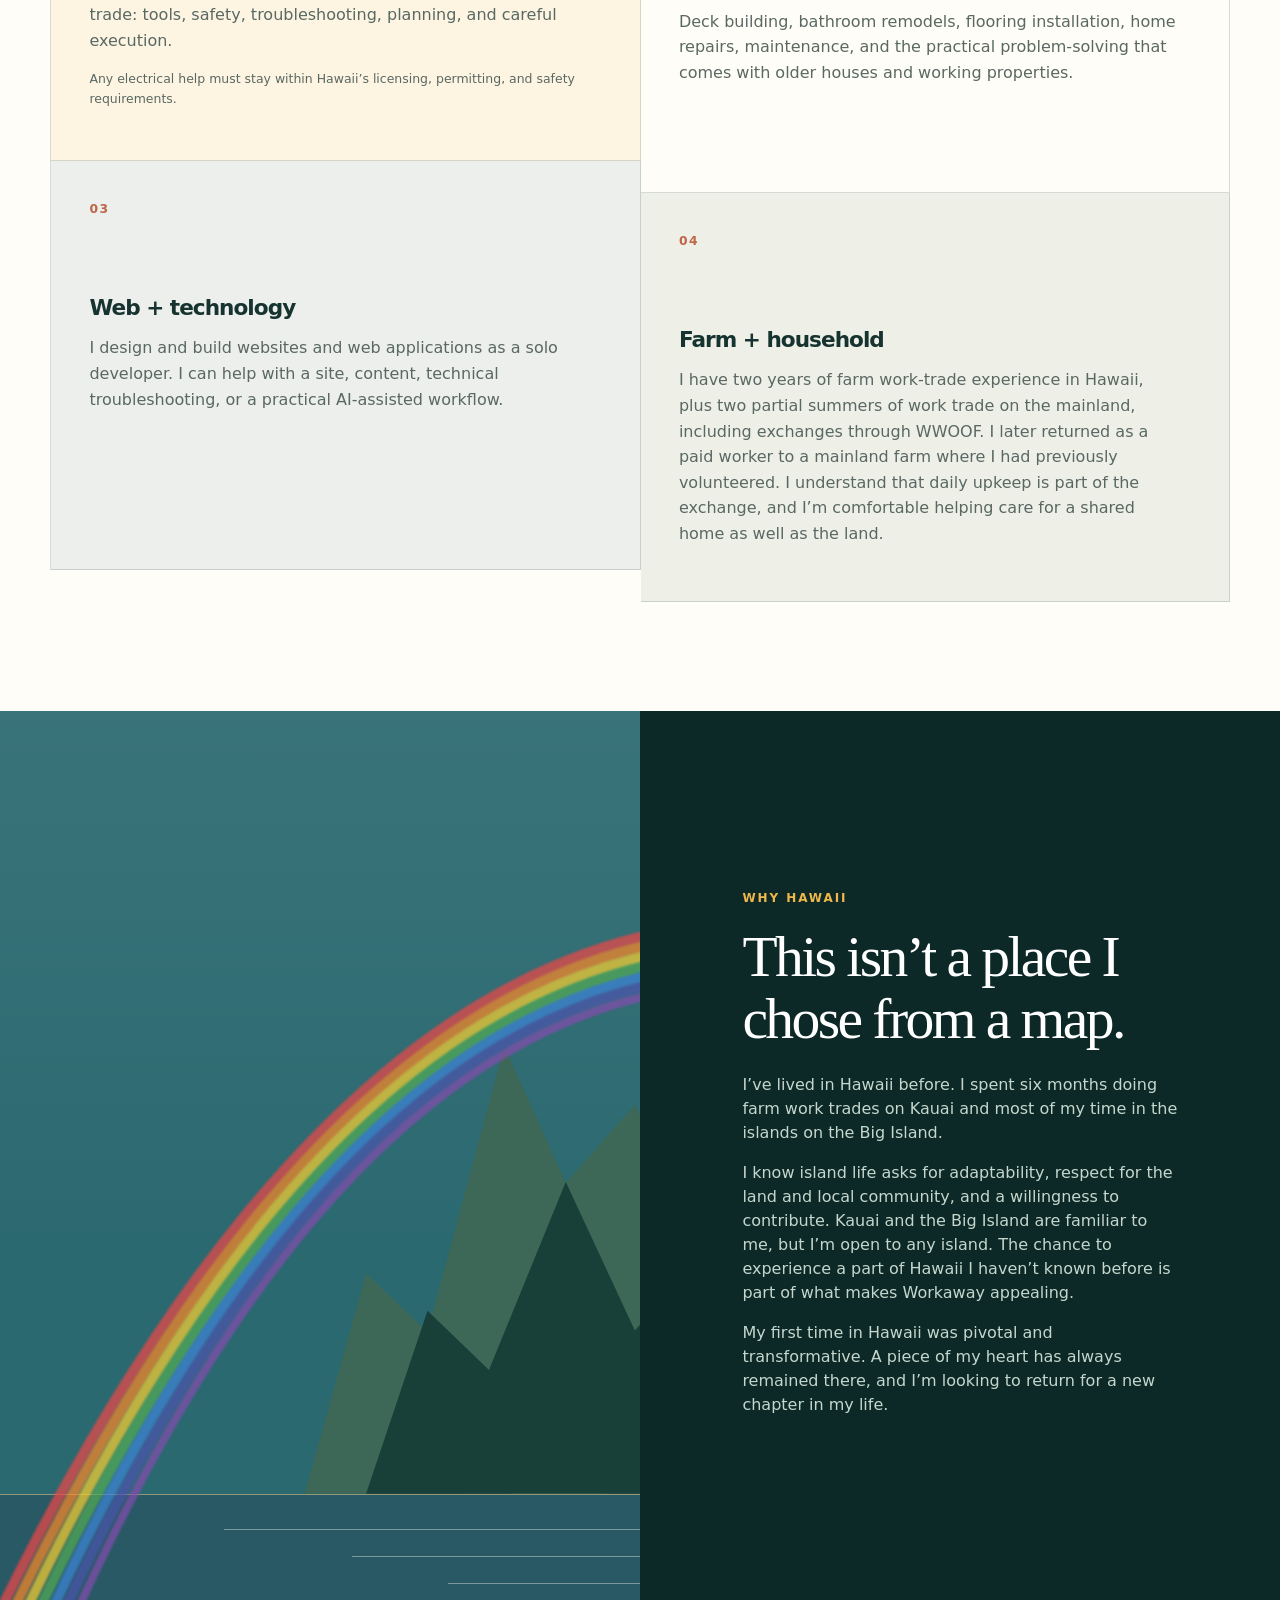
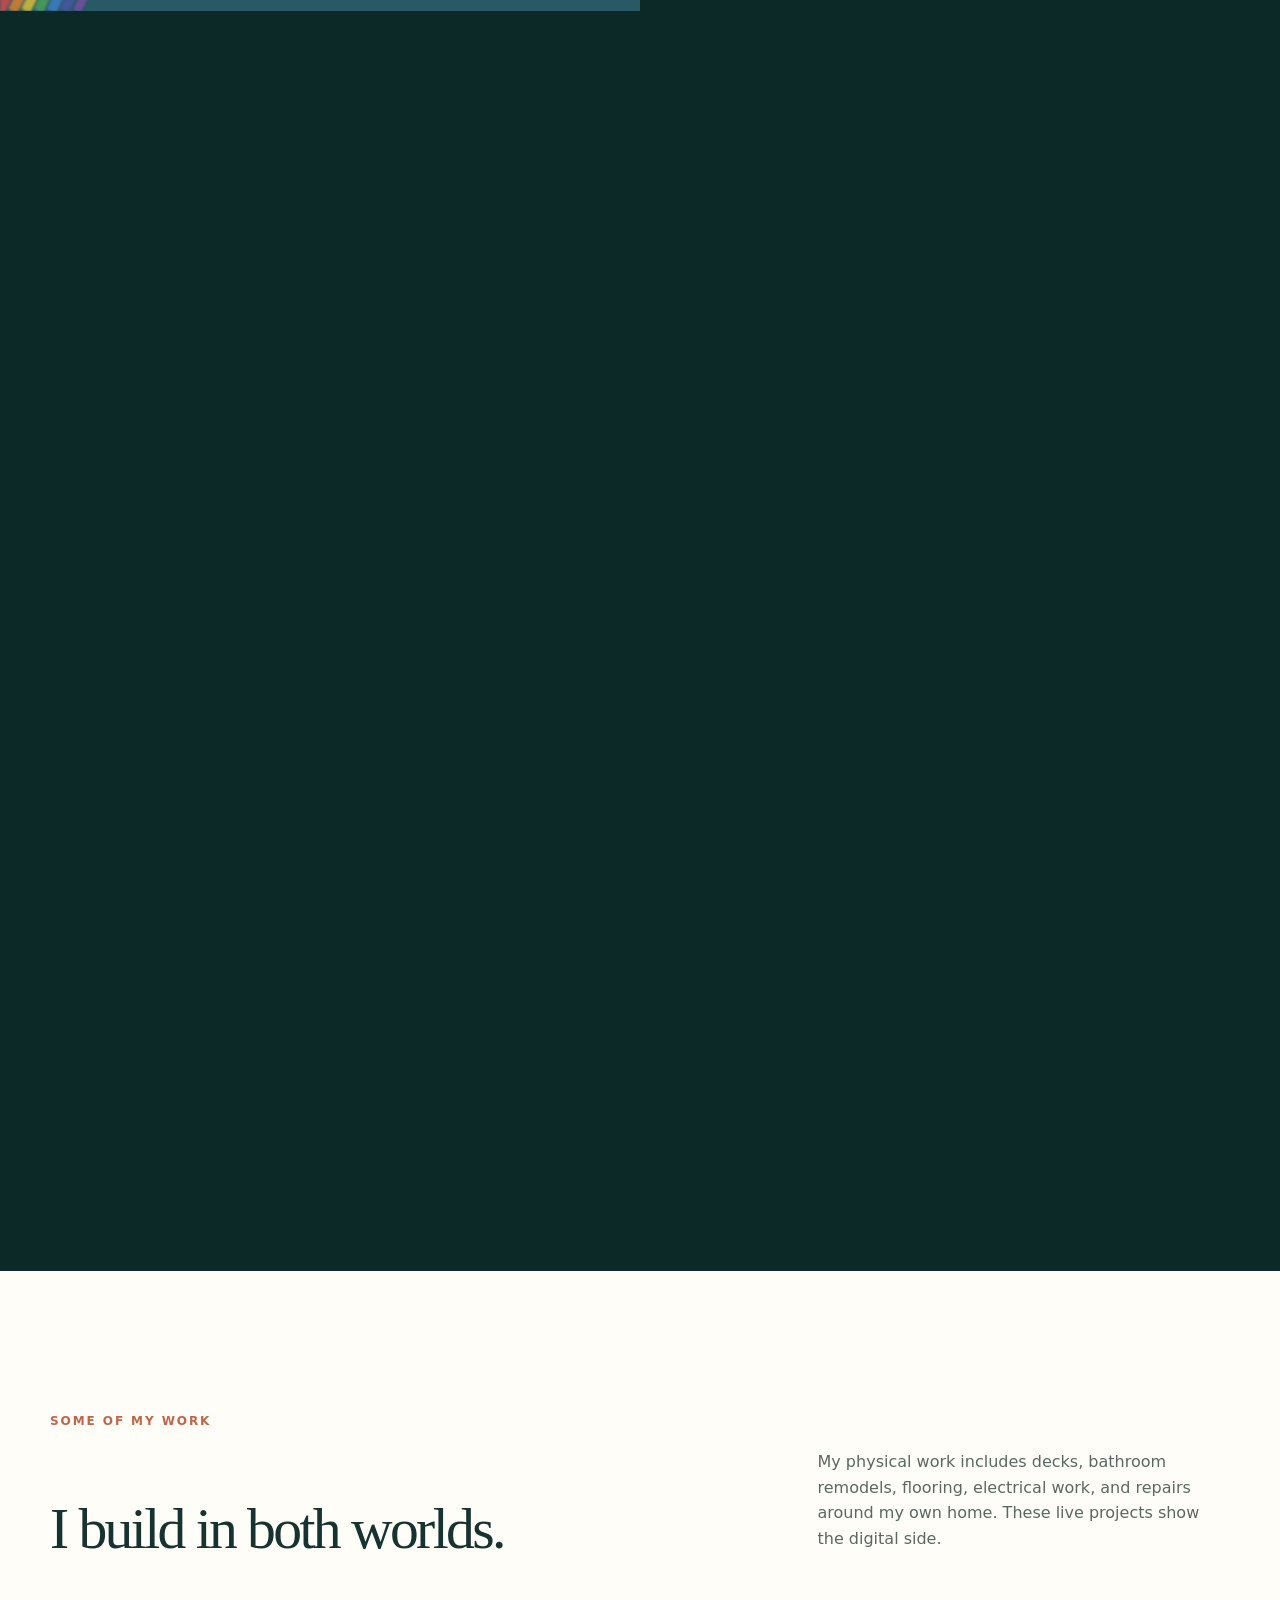
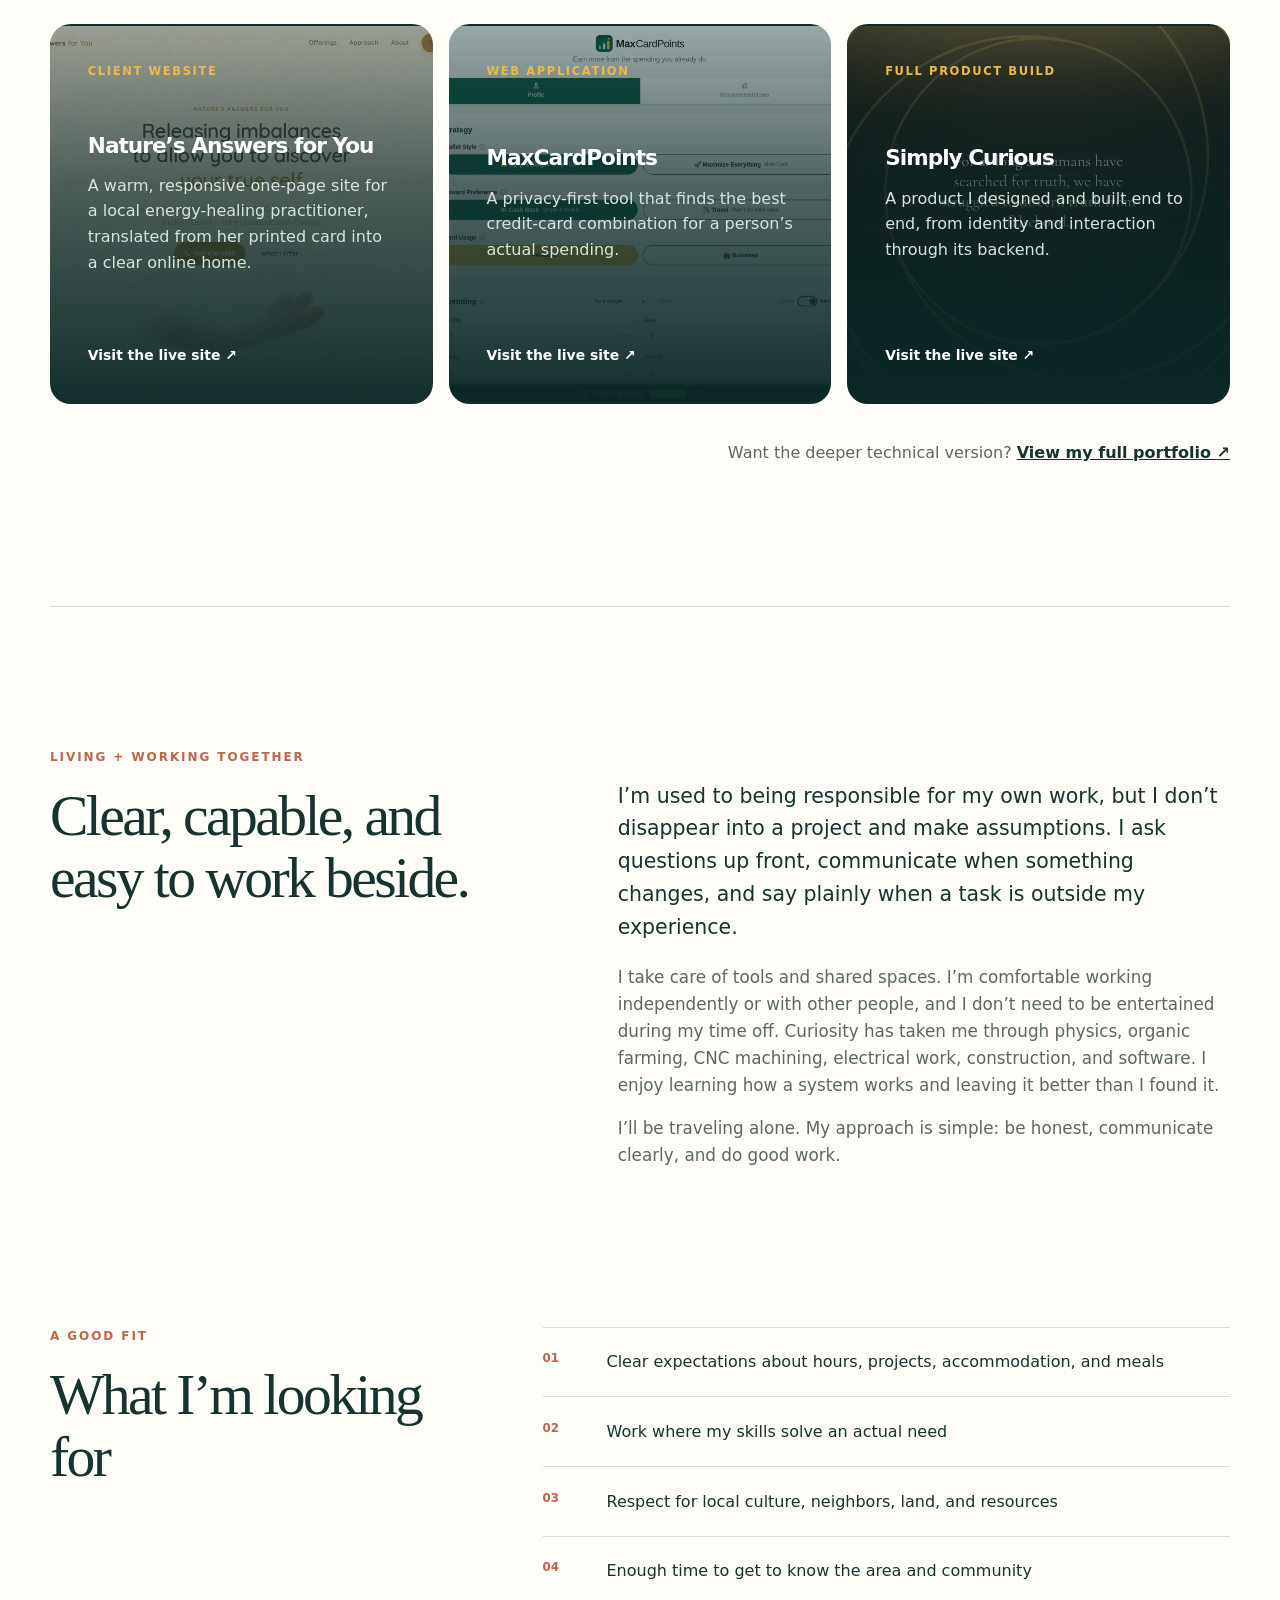
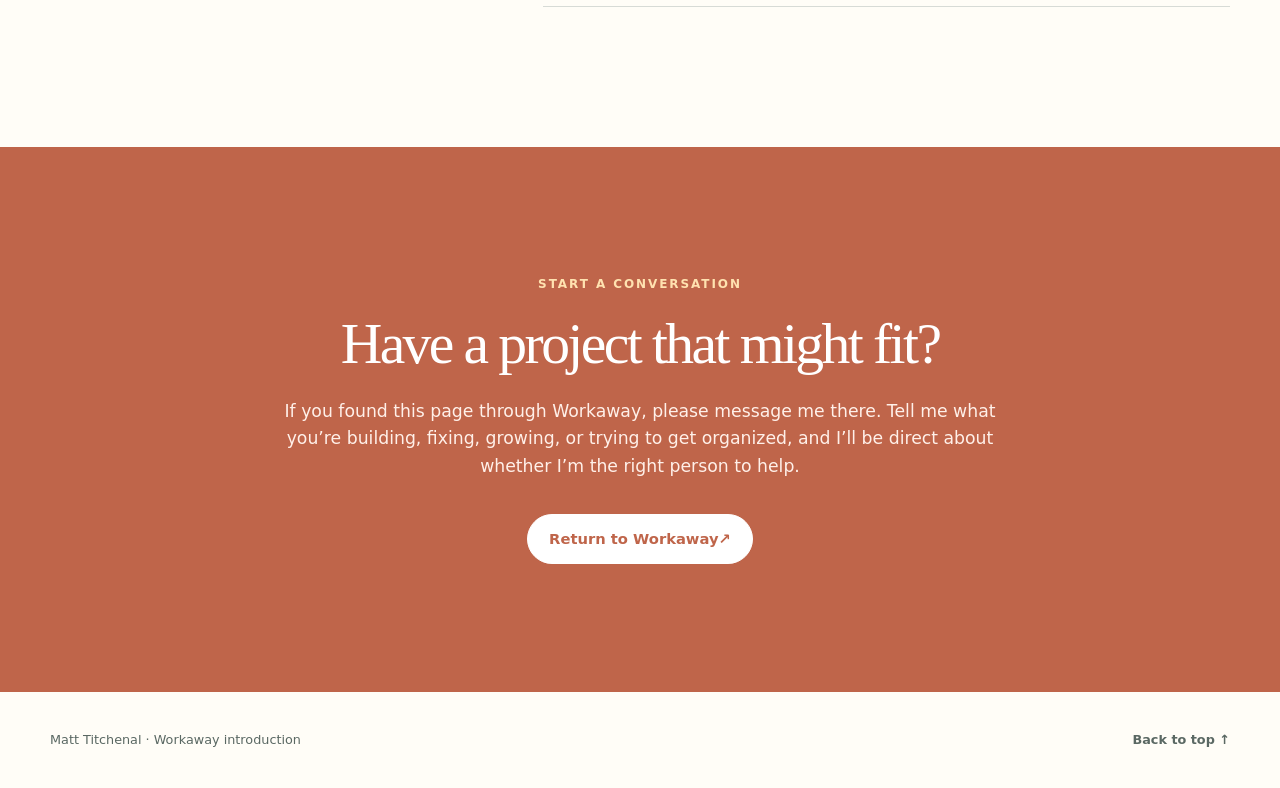
==== commit 9e0c8ceb: "Describe Hawaii farm experience as WWOOFing" ====
--- a/index.html
+++ b/index.html
@@ -6,7 +6,7 @@
   <meta name="theme-color" content="#173c3a" />
   <meta
     name="description"
-    content="Matt Titchenal is an electrician, builder, web developer, and former Hawaii farm-trade volunteer looking for a Workaway exchange."
+    content="Matt Titchenal is an electrician, builder, web developer, and former WWOOFer in Hawaii looking for a Workaway exchange."
   />
   <title>Matt Titchenal — Workaway in Hawaii</title>
   <link rel="icon" href="assets/favicon.svg" type="image/svg+xml" />
@@ -34,8 +34,8 @@
         <p class="eyebrow">Workaway</p>
         <h1>I know how to build things—and how to figure out what’s not working.</h1>
         <p class="lede">
-          I’m an electrician, hands-on builder, web developer, and former Hawaii
-          farm-trade volunteer. I’m returning on my own and looking for a thoughtful exchange
+          I’m an electrician, hands-on builder, web developer, and former WWOOFer in Hawaii.
+          I’m returning on my own and looking for a thoughtful exchange
           where useful work and clear expectations go both ways.
         </p>
         <div class="hero-actions">
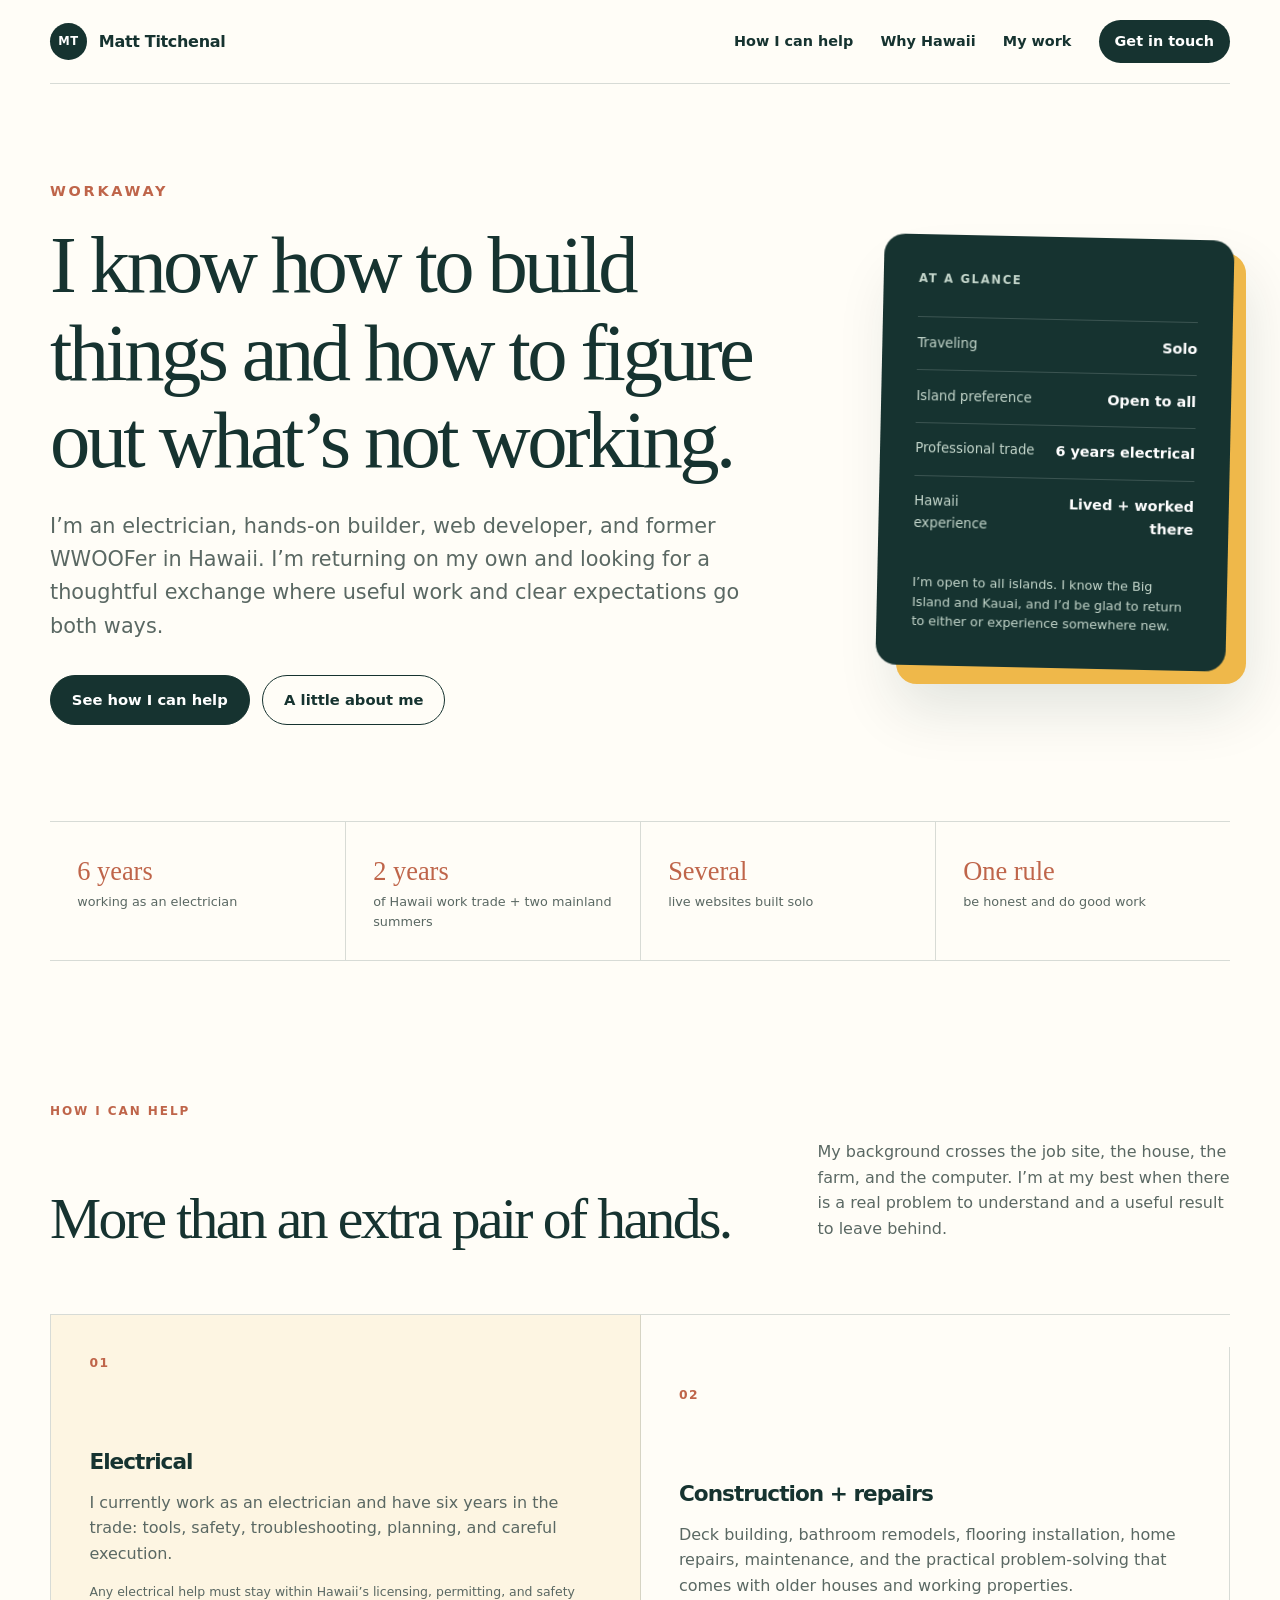
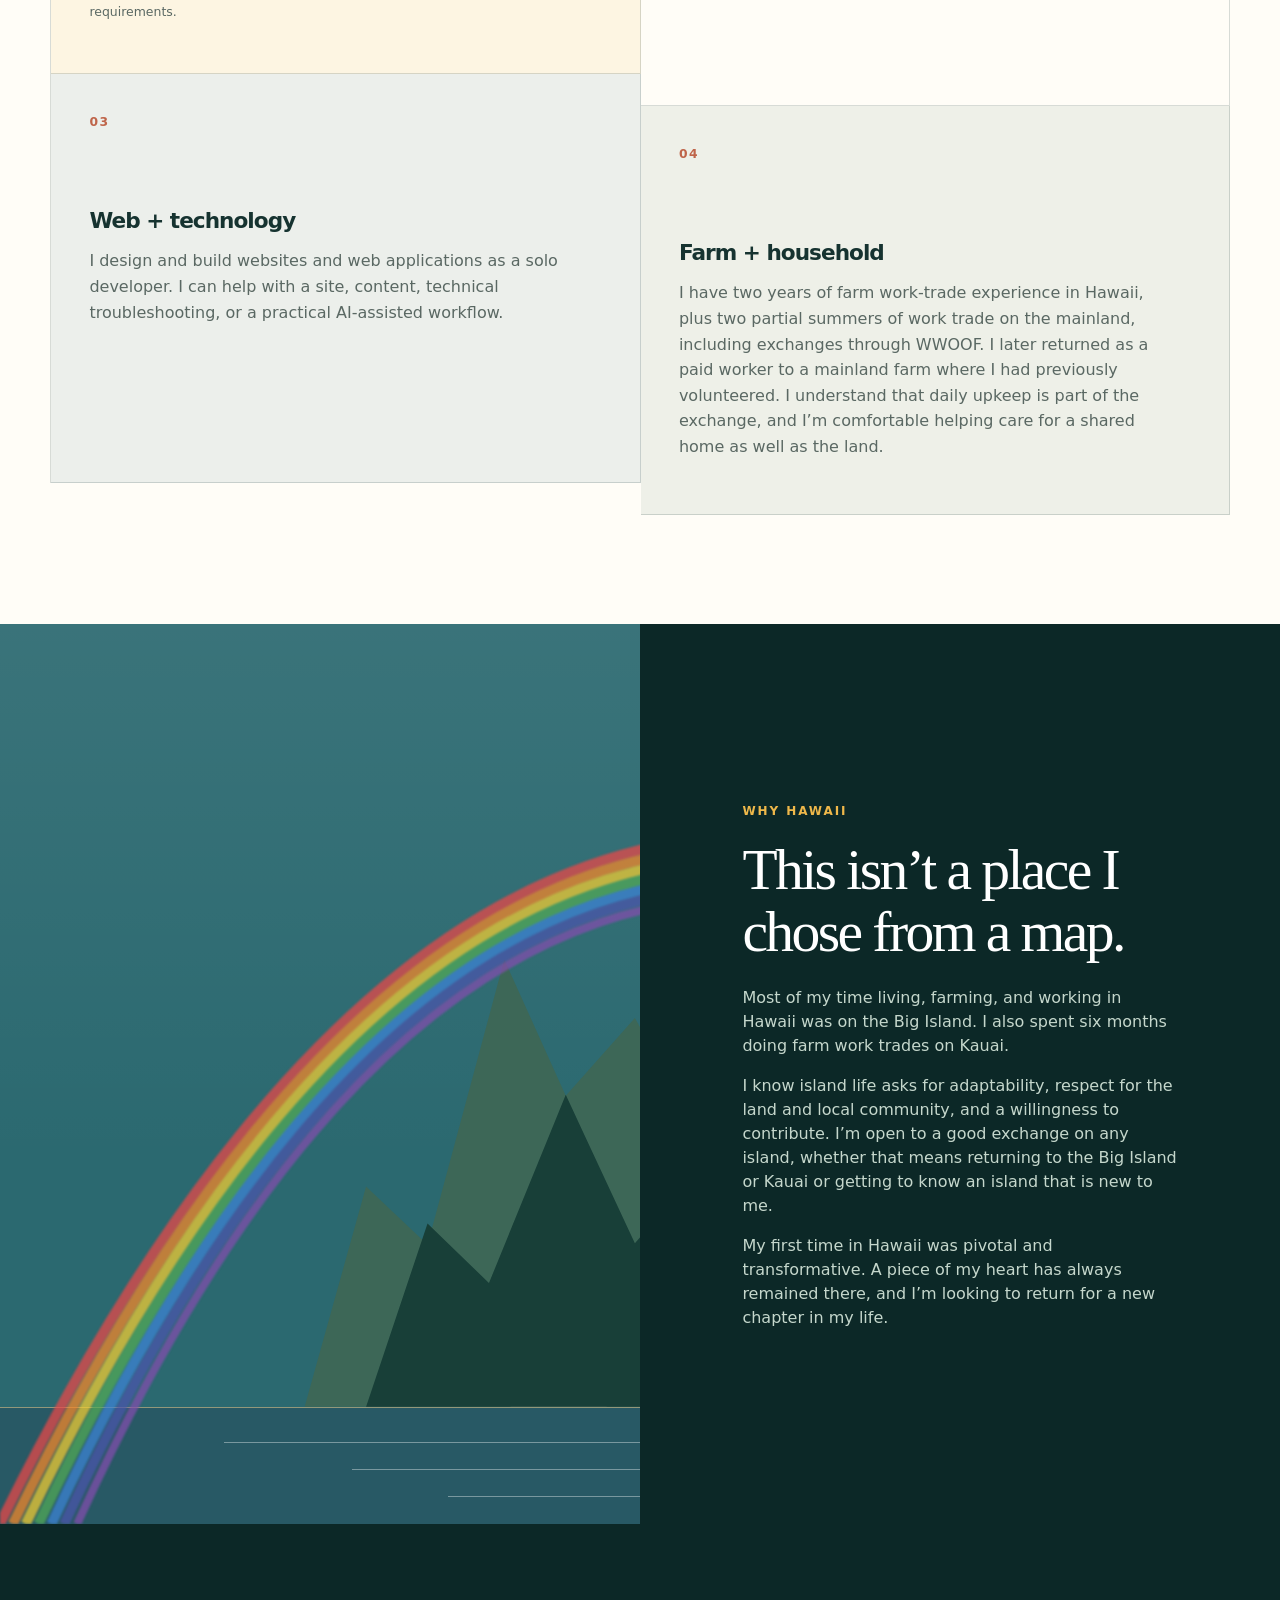
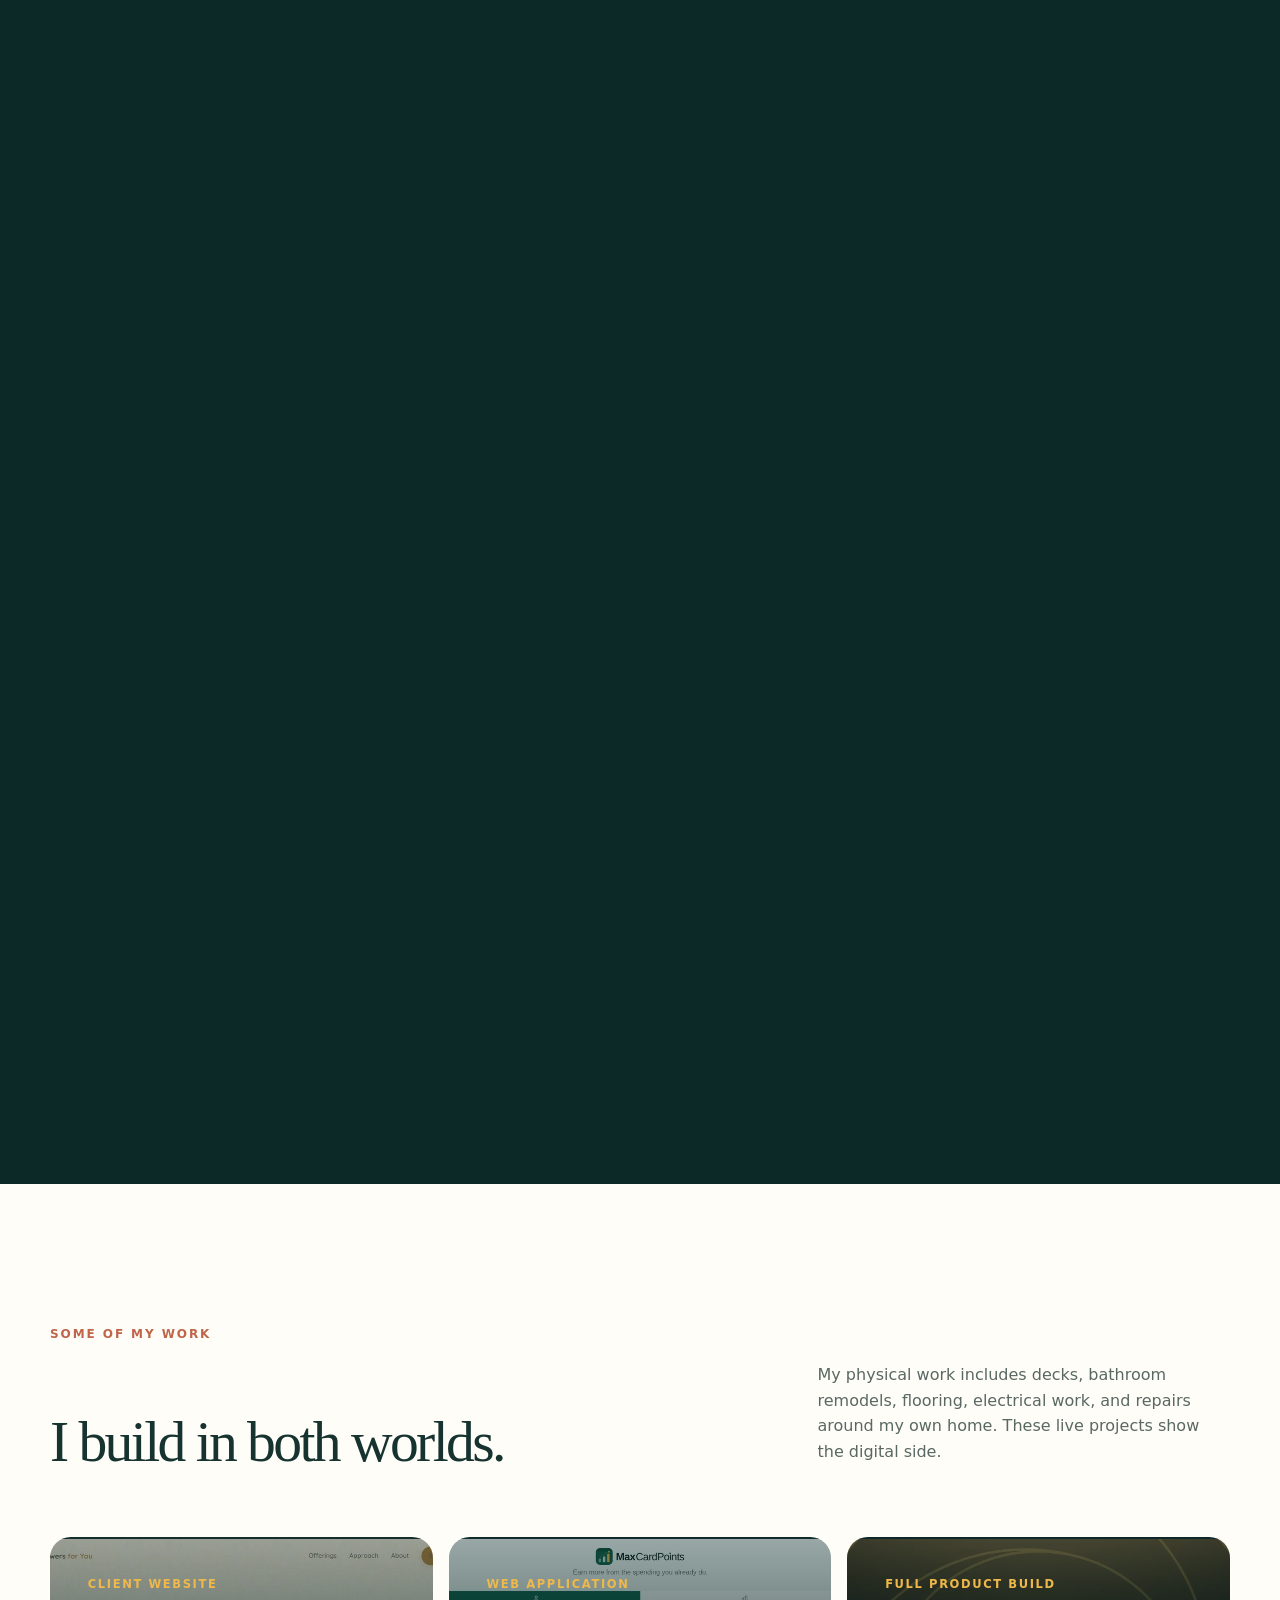
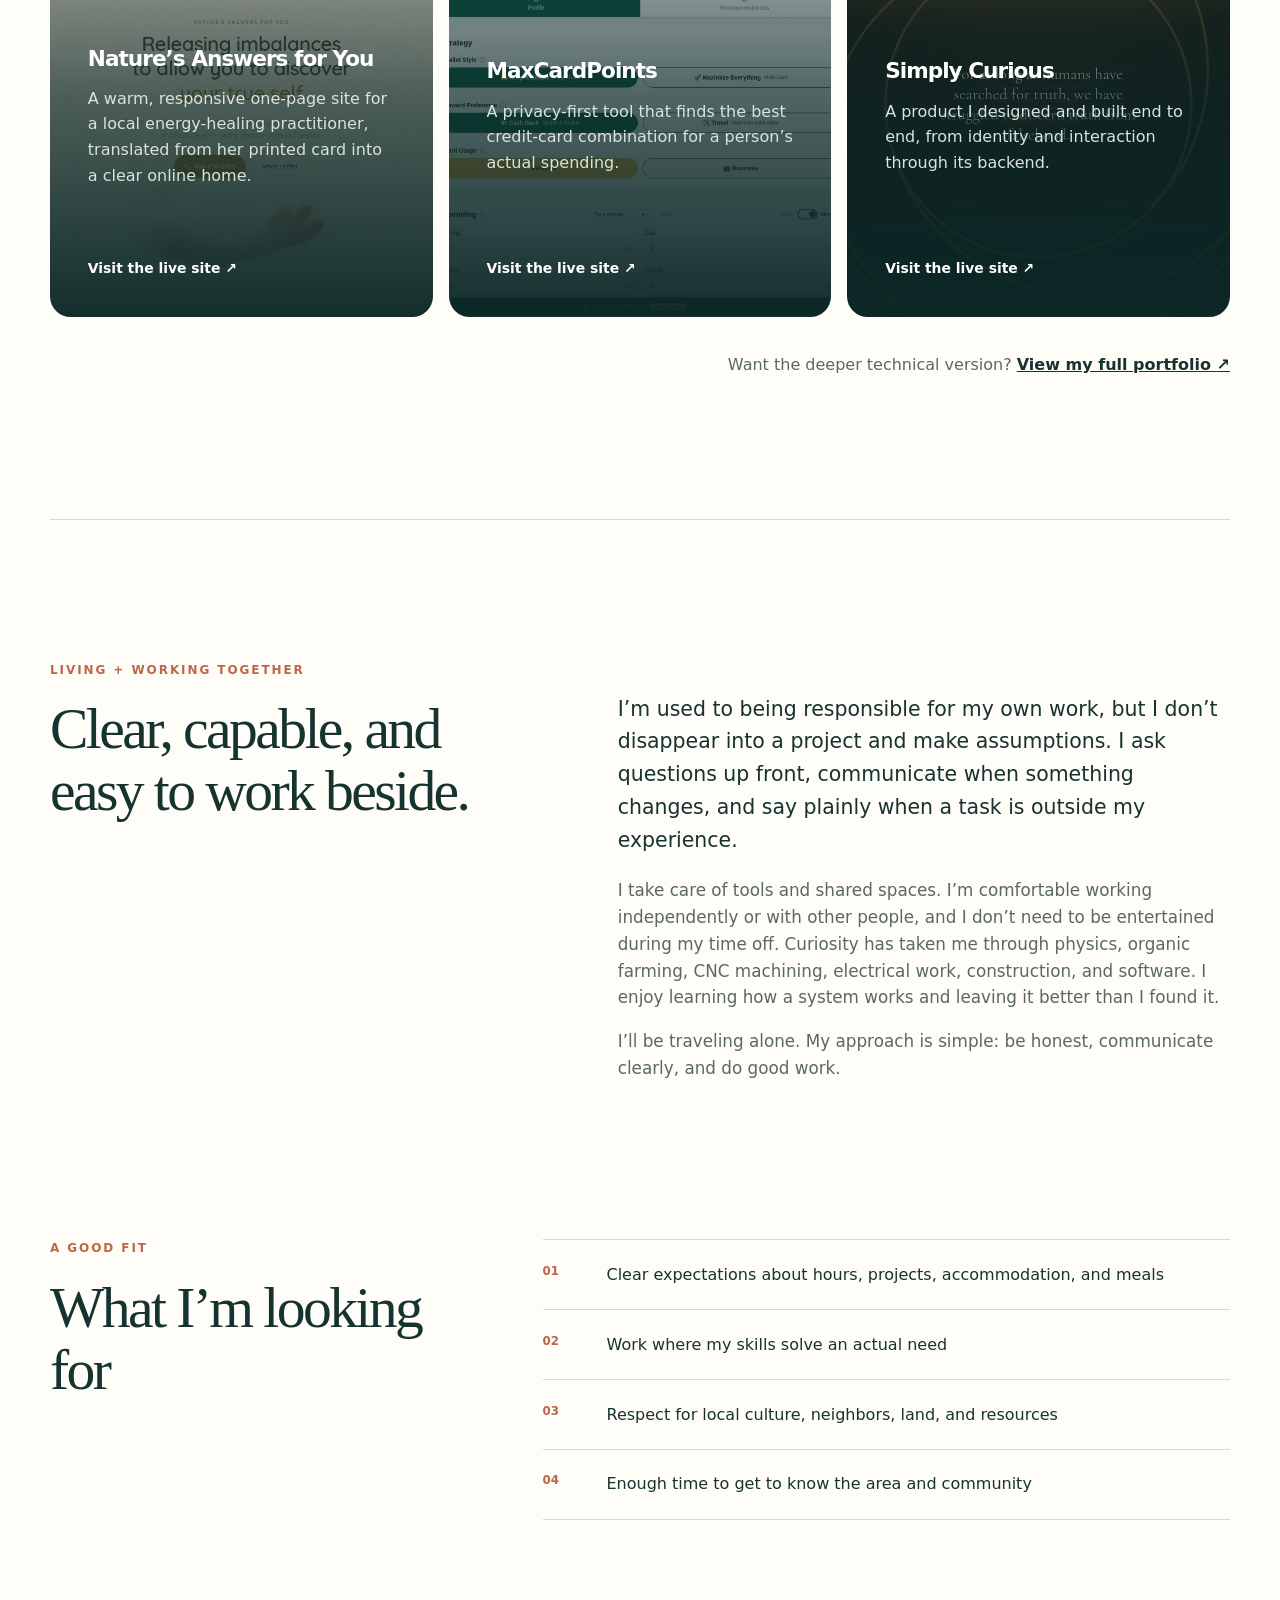
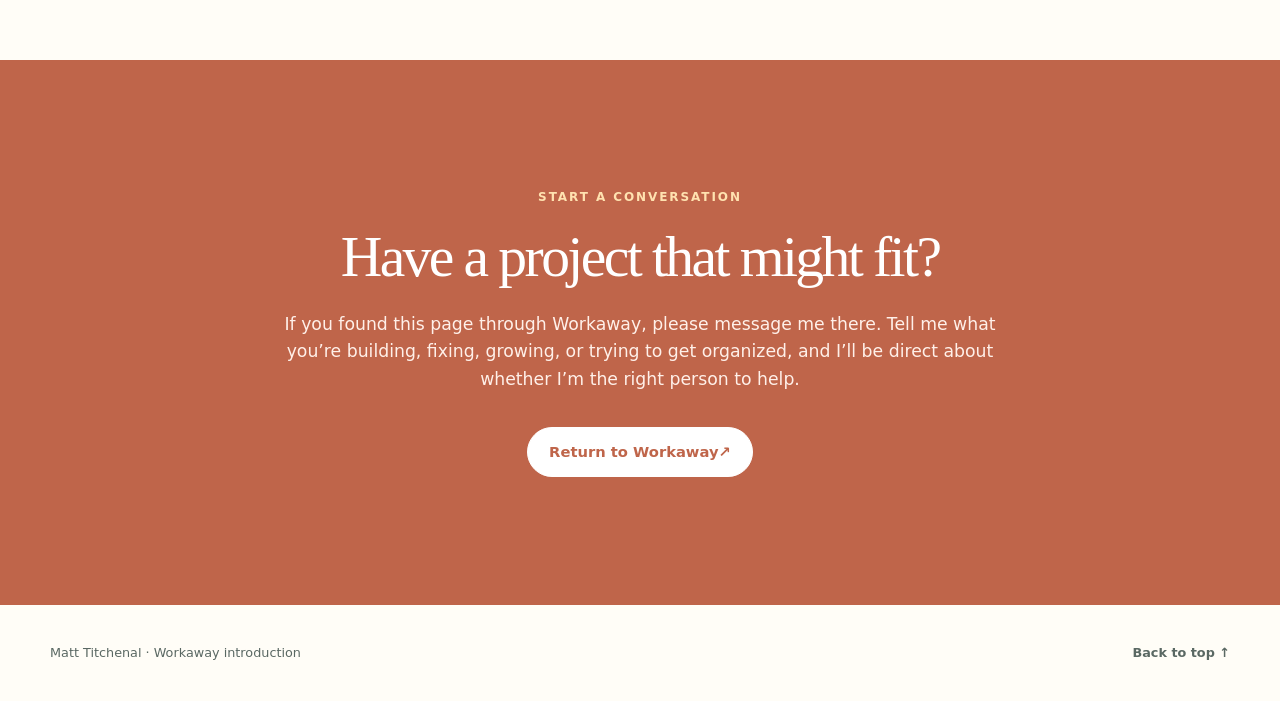
==== commit ba9c0cb8: "Clarify Hawaii experience and island openness" ====
--- a/index.html
+++ b/index.html
@@ -8,7 +8,7 @@
     name="description"
     content="Matt Titchenal is an electrician, builder, web developer, and former WWOOFer in Hawaii looking for a Workaway exchange."
   />
-  <title>Matt Titchenal — Workaway in Hawaii</title>
+  <title>Matt Titchenal | Workaway in Hawaii</title>
   <link rel="icon" href="assets/favicon.svg" type="image/svg+xml" />
   <link rel="stylesheet" href="styles.css" />
 </head>
@@ -32,7 +32,7 @@
     <section class="hero" id="top">
       <div class="hero-copy">
         <p class="eyebrow">Workaway</p>
-        <h1>I know how to build things—and how to figure out what’s not working.</h1>
+        <h1>I know how to build things and how to figure out what’s not working.</h1>
         <p class="lede">
           I’m an electrician, hands-on builder, web developer, and former WWOOFer in Hawaii.
           I’m returning on my own and looking for a thoughtful exchange
@@ -65,7 +65,7 @@
               <dd>Lived + worked there</dd>
             </div>
           </dl>
-          <p class="snapshot-note">I know Kauai and the Big Island, and I’d also welcome the chance to experience a new island.</p>
+          <p class="snapshot-note">I’m open to all islands. I know the Big Island and Kauai, and I’d be glad to return to either or experience somewhere new.</p>
         </aside>
       </div>
     </section>
@@ -164,14 +164,14 @@
           <p class="eyebrow">Why Hawaii</p>
           <h2>This isn’t a place I chose from a map.</h2>
           <p>
-            I’ve lived in Hawaii before. I spent six months doing farm work trades on Kauai and
-            most of my time in the islands on the Big Island.
+            Most of my time living, farming, and working in Hawaii was on the Big Island. I also
+            spent six months doing farm work trades on Kauai.
           </p>
           <p>
             I know island life asks for adaptability, respect for the land and local community,
-            and a willingness to contribute. Kauai and the Big Island are familiar to me, but I’m
-            open to any island. The chance to experience a part of Hawaii I haven’t known before
-            is part of what makes Workaway appealing.
+            and a willingness to contribute. I’m open to a good exchange on any island, whether
+            that means returning to the Big Island or Kauai or getting to know an island that is
+            new to me.
           </p>
           <p>
             My first time in Hawaii was pivotal and transformative. A piece of my heart has always
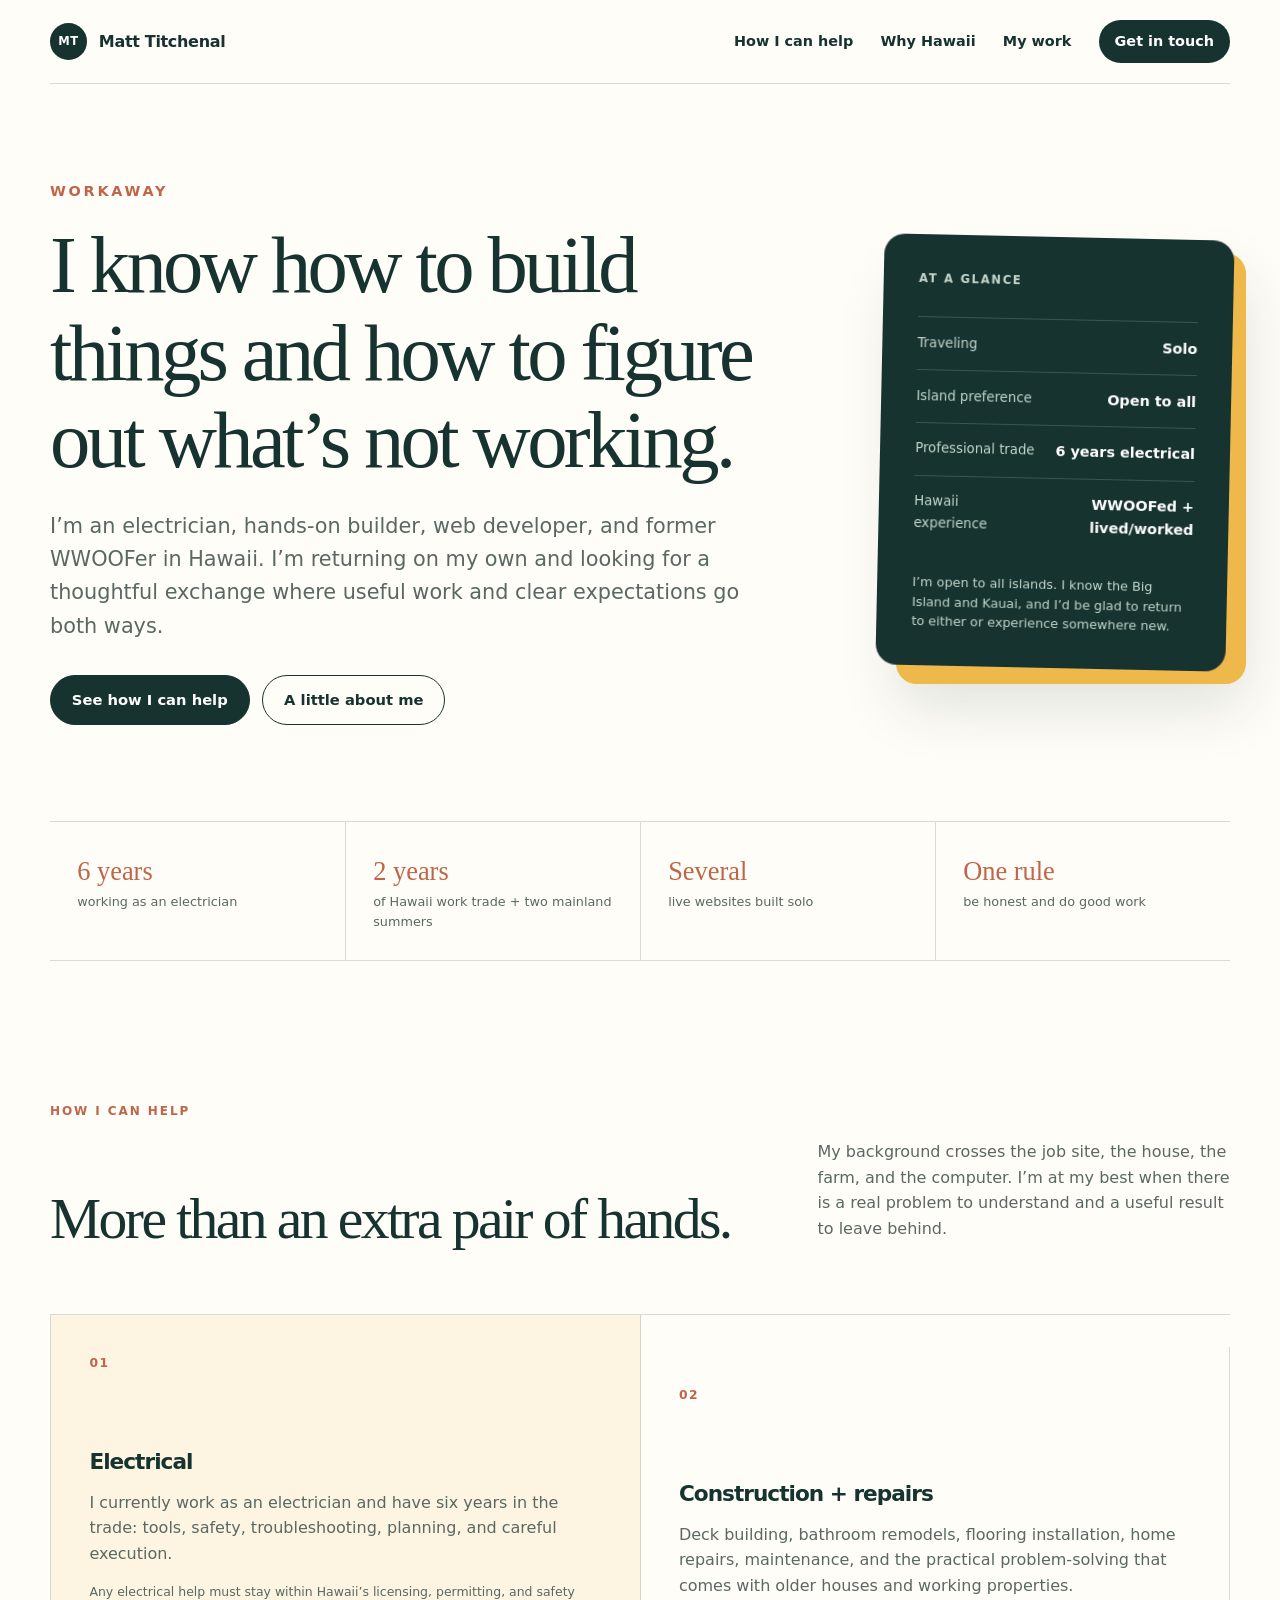
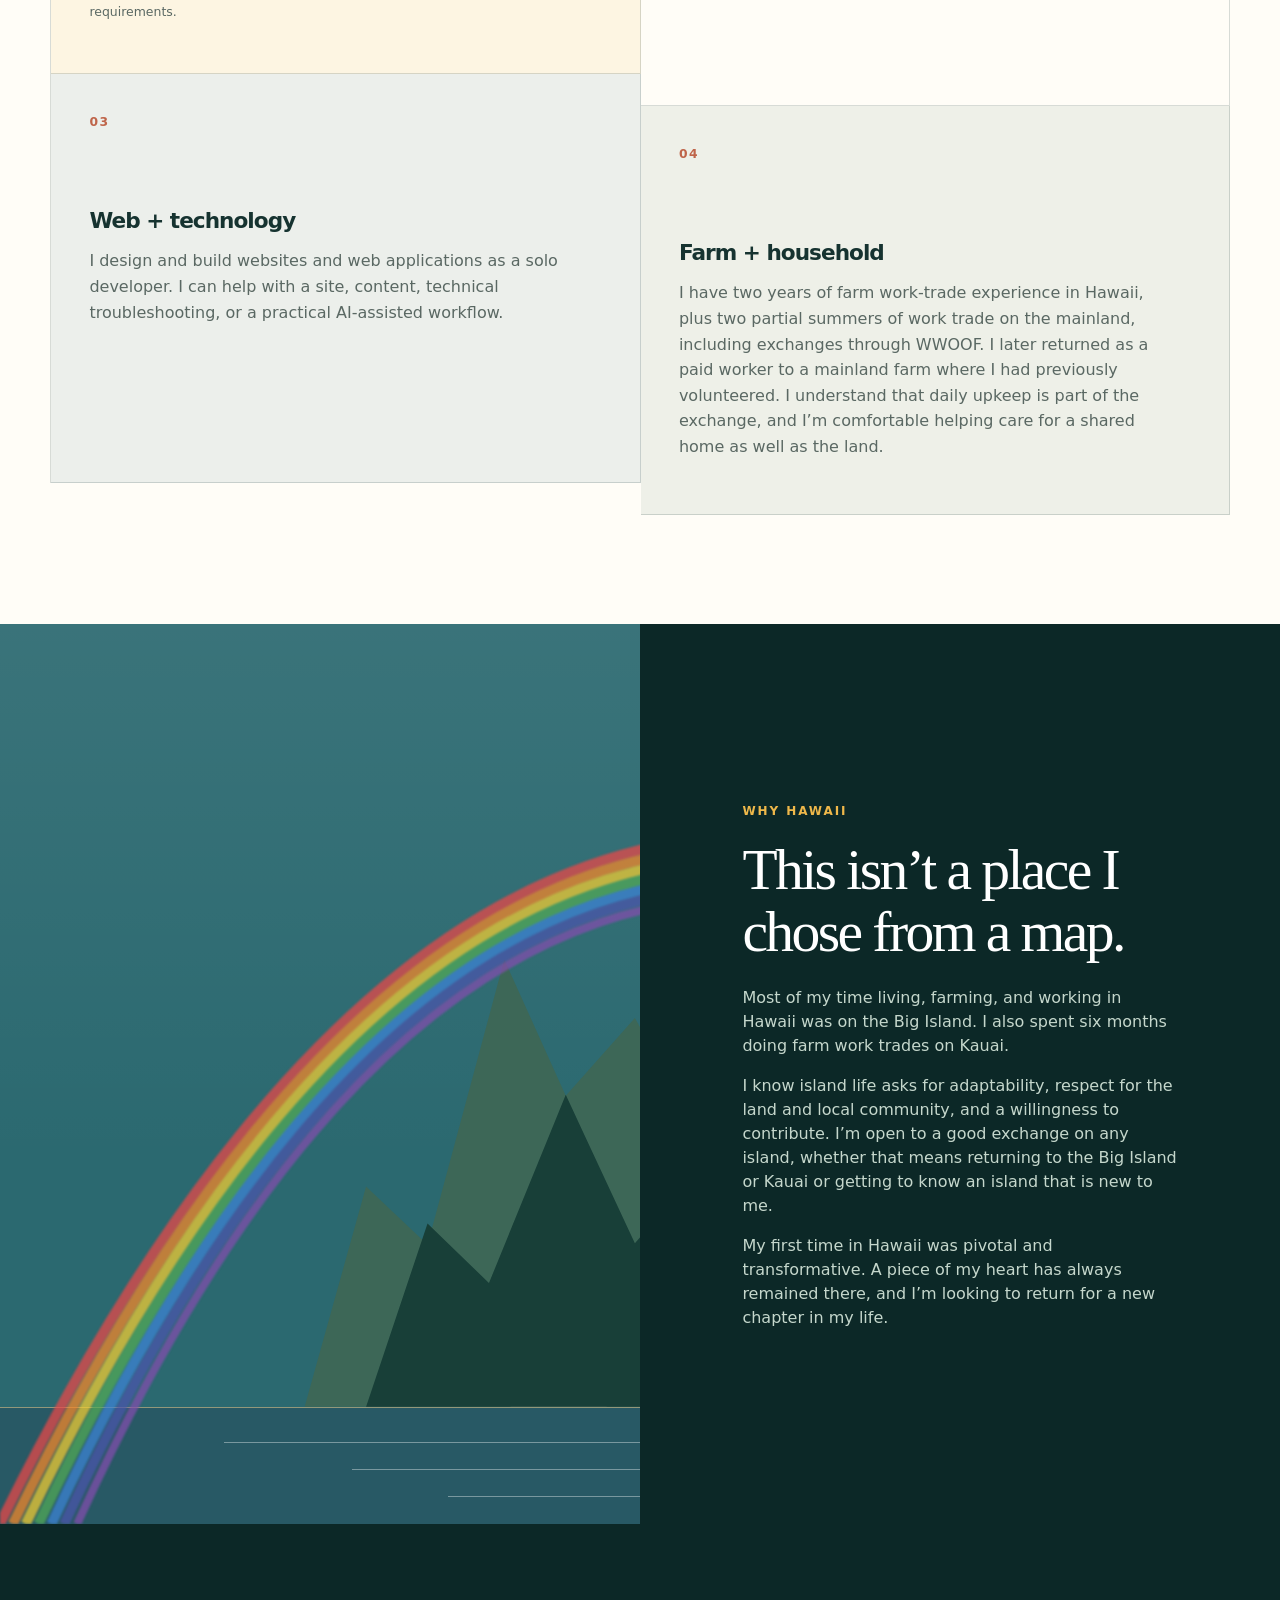
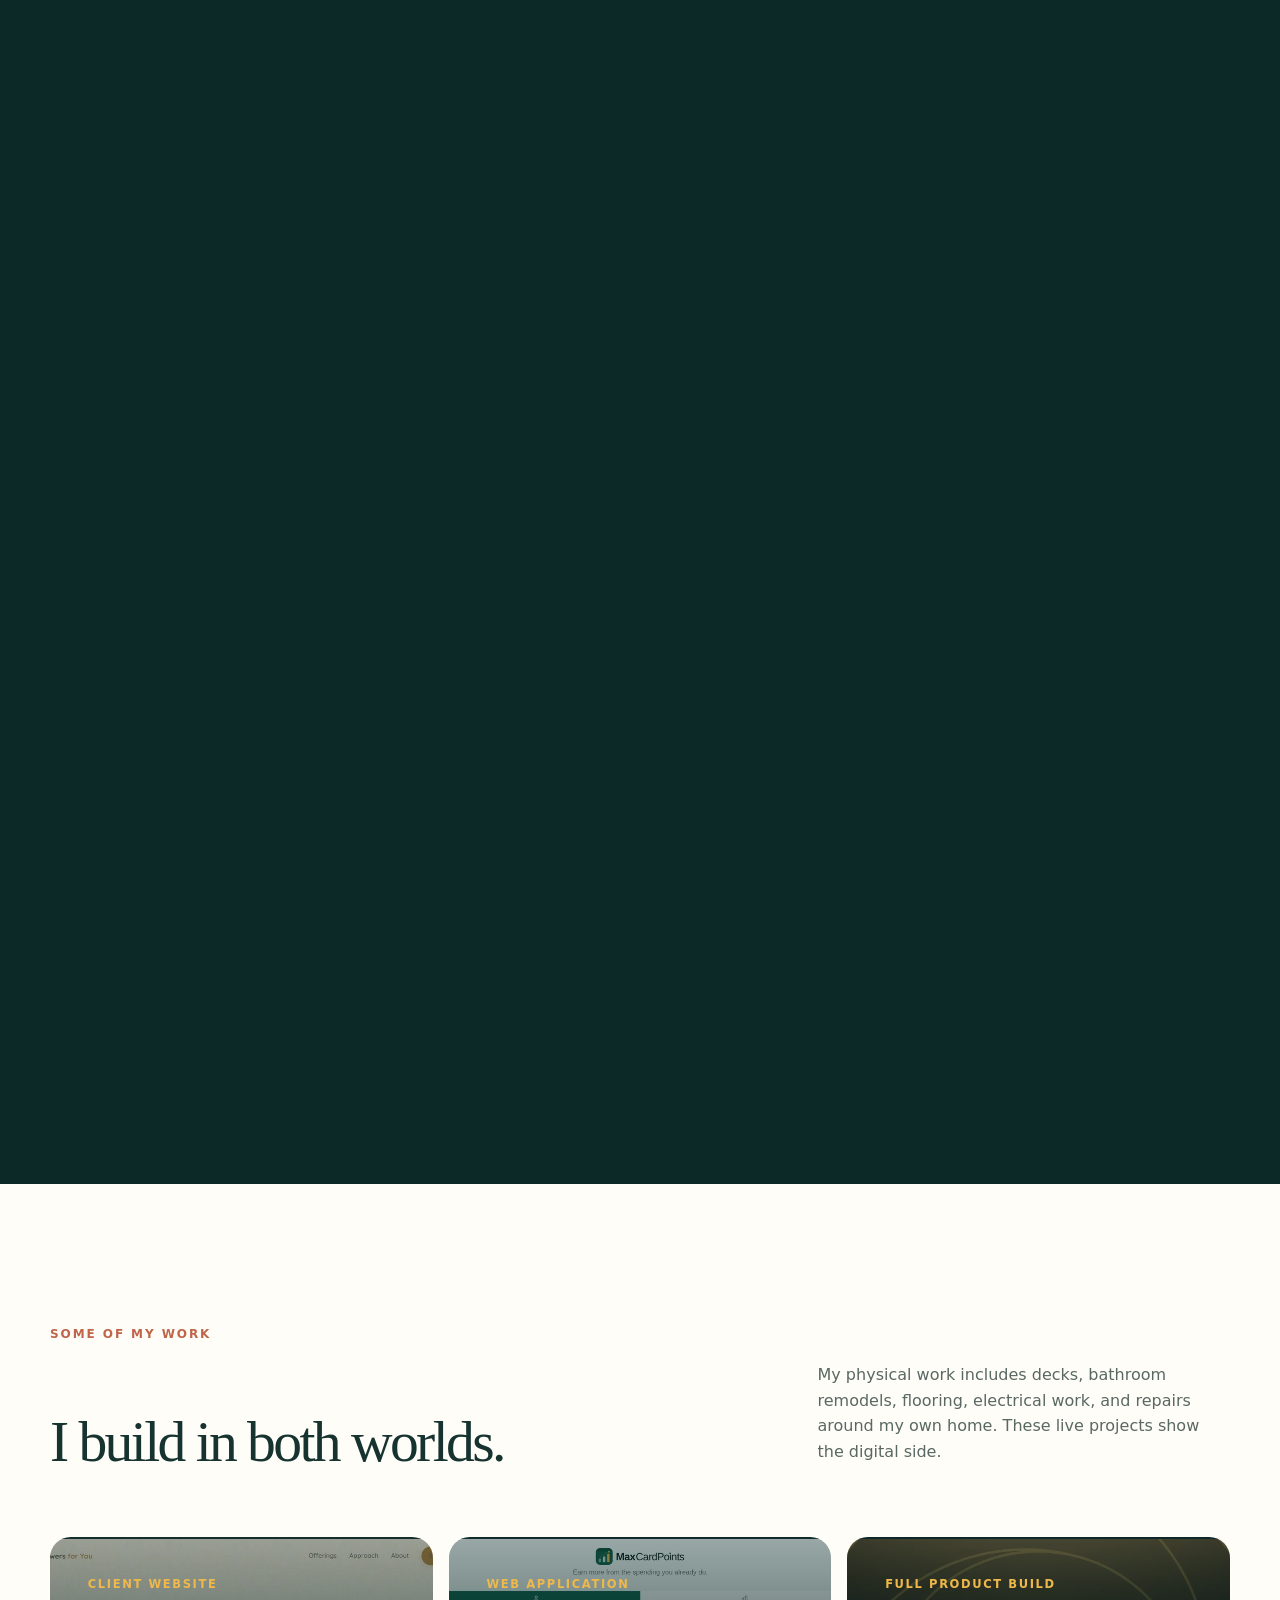
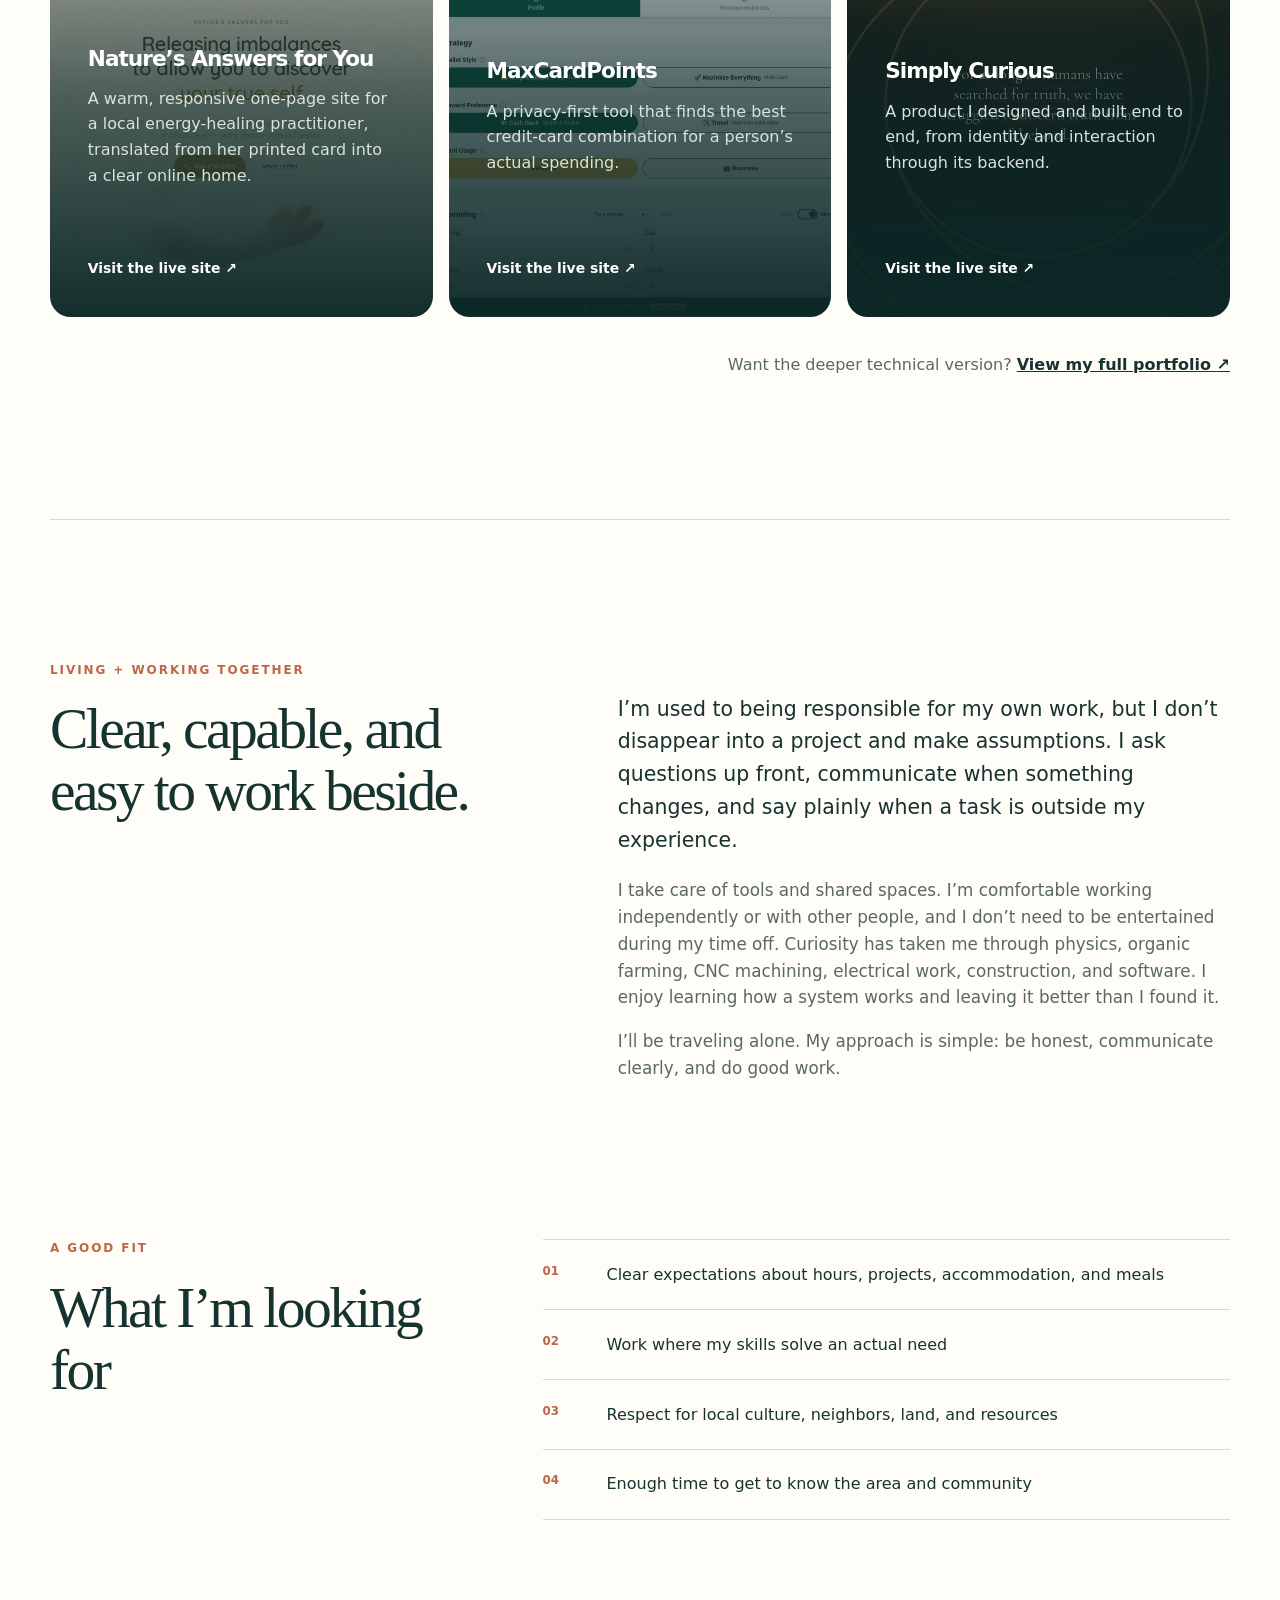
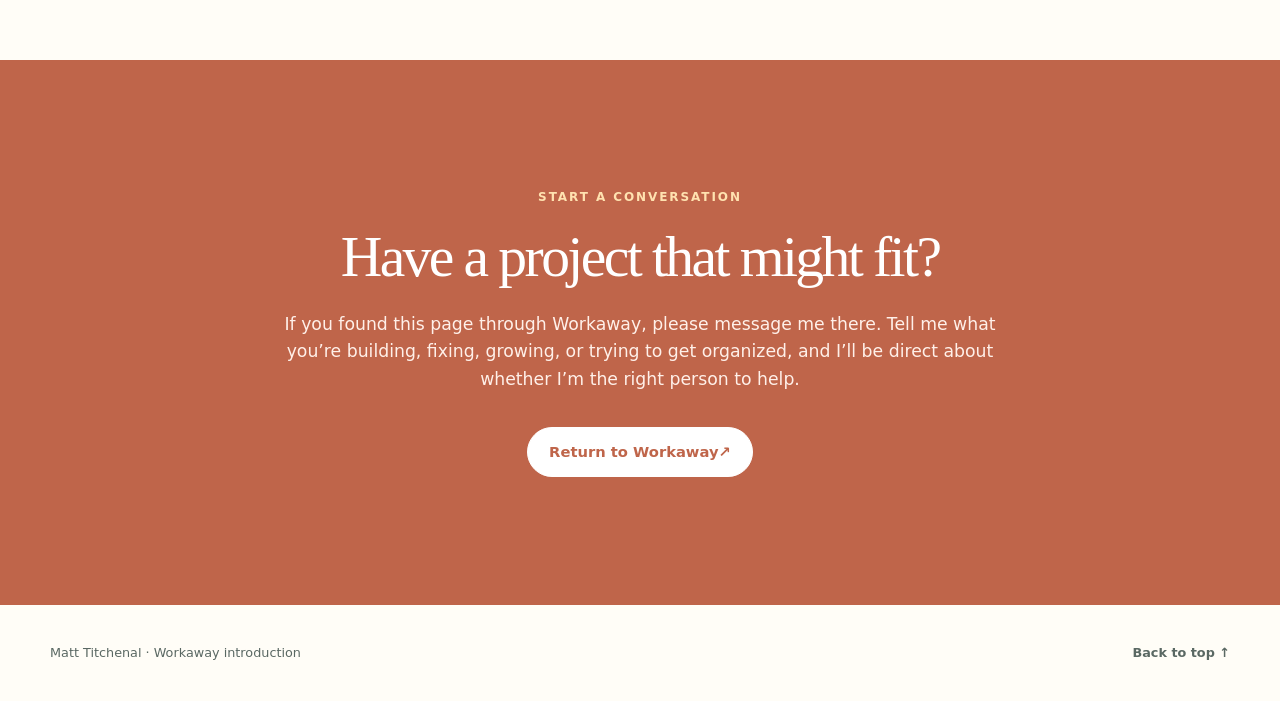
==== commit 36ce132a: "Highlight Hawaii WWOOF experience in intro card" ====
--- a/index.html
+++ b/index.html
@@ -62,7 +62,7 @@
             </div>
             <div>
               <dt>Hawaii experience</dt>
-              <dd>Lived + worked there</dd>
+              <dd>WWOOFed + lived/worked</dd>
             </div>
           </dl>
           <p class="snapshot-note">I’m open to all islands. I know the Big Island and Kauai, and I’d be glad to return to either or experience somewhere new.</p>
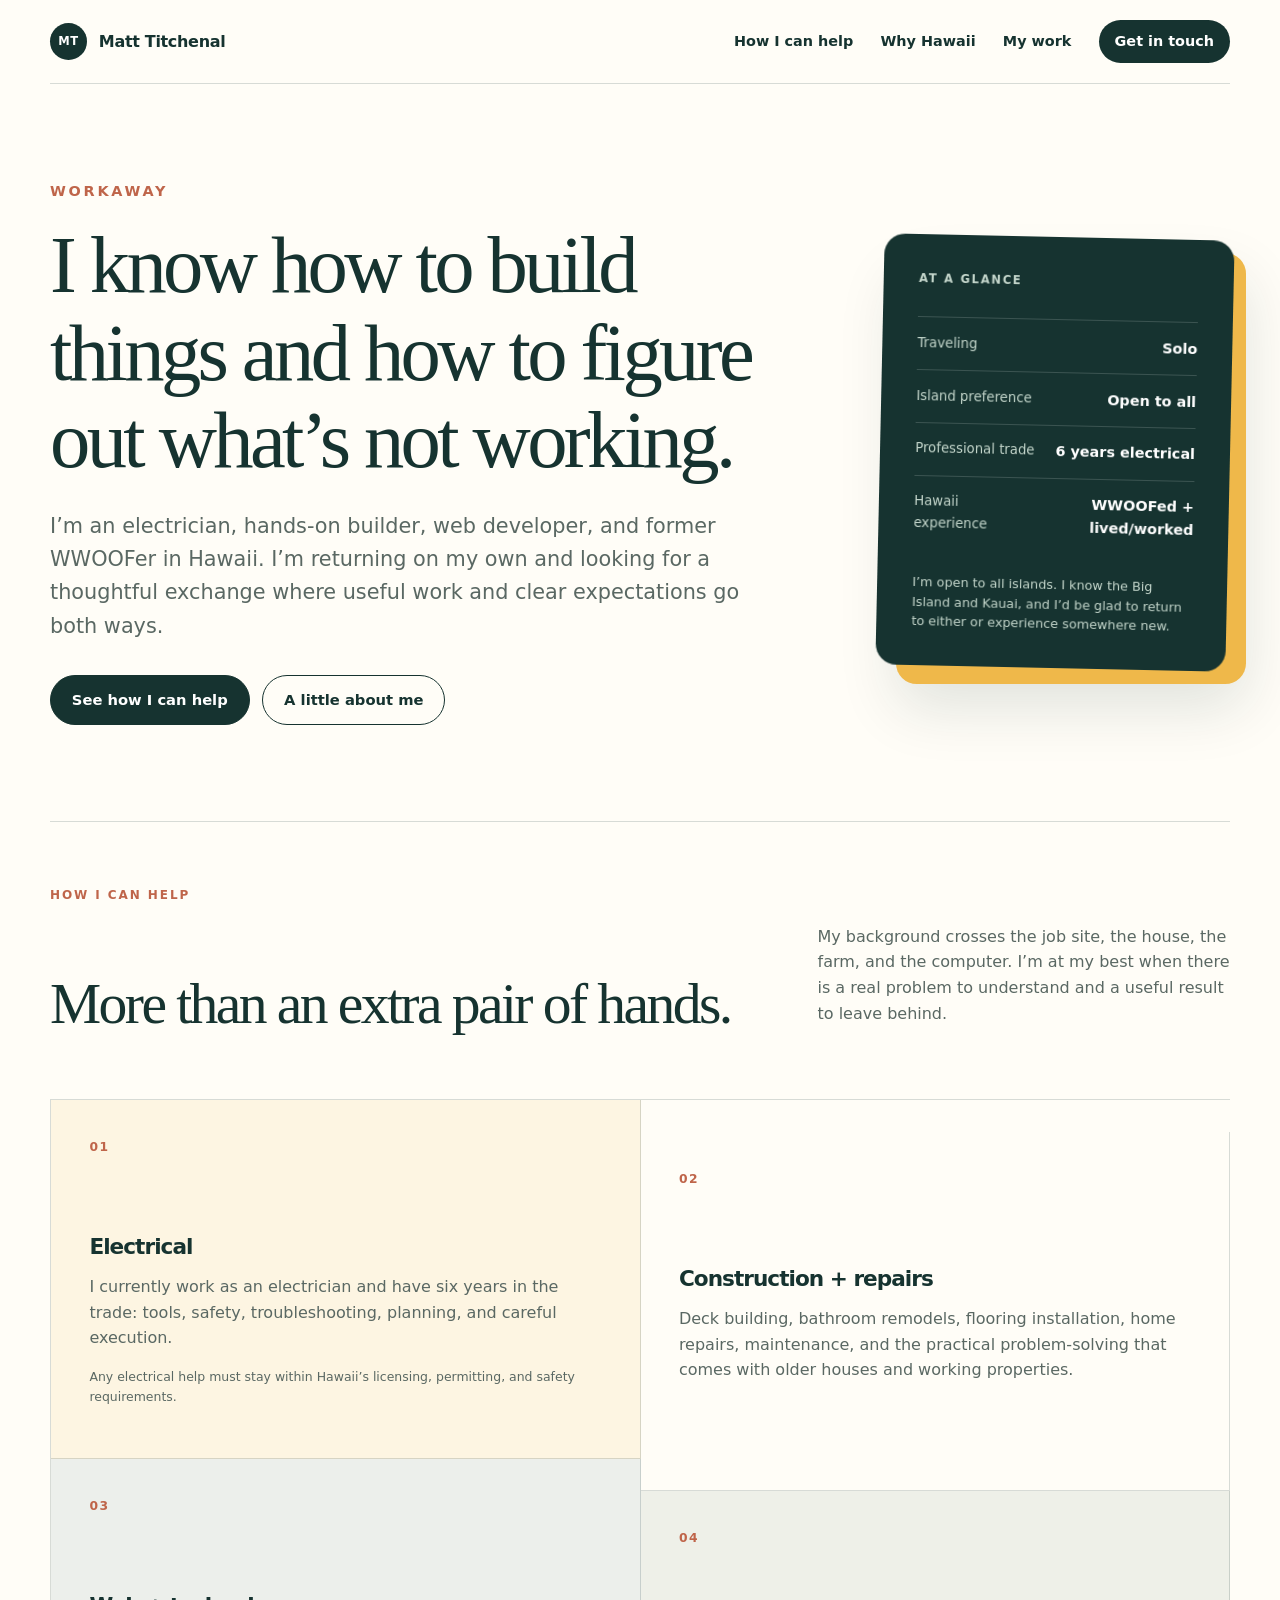
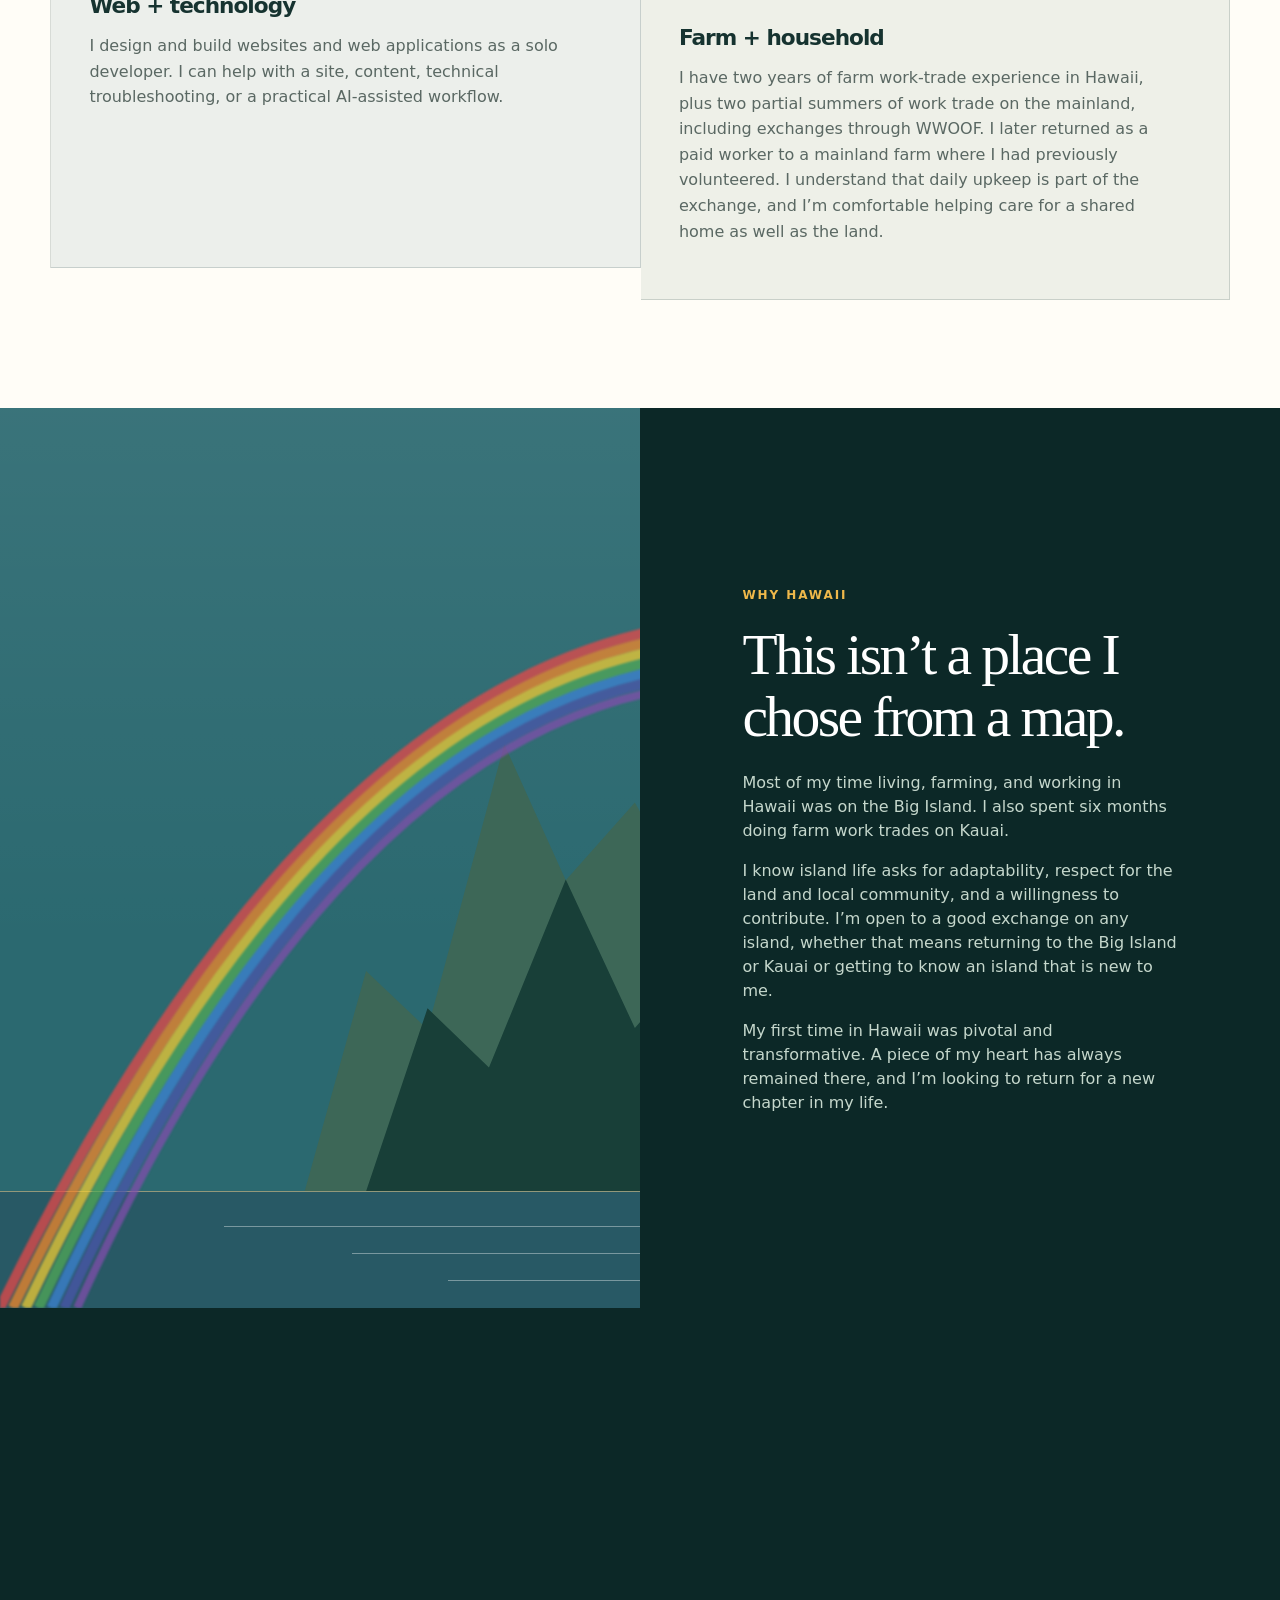
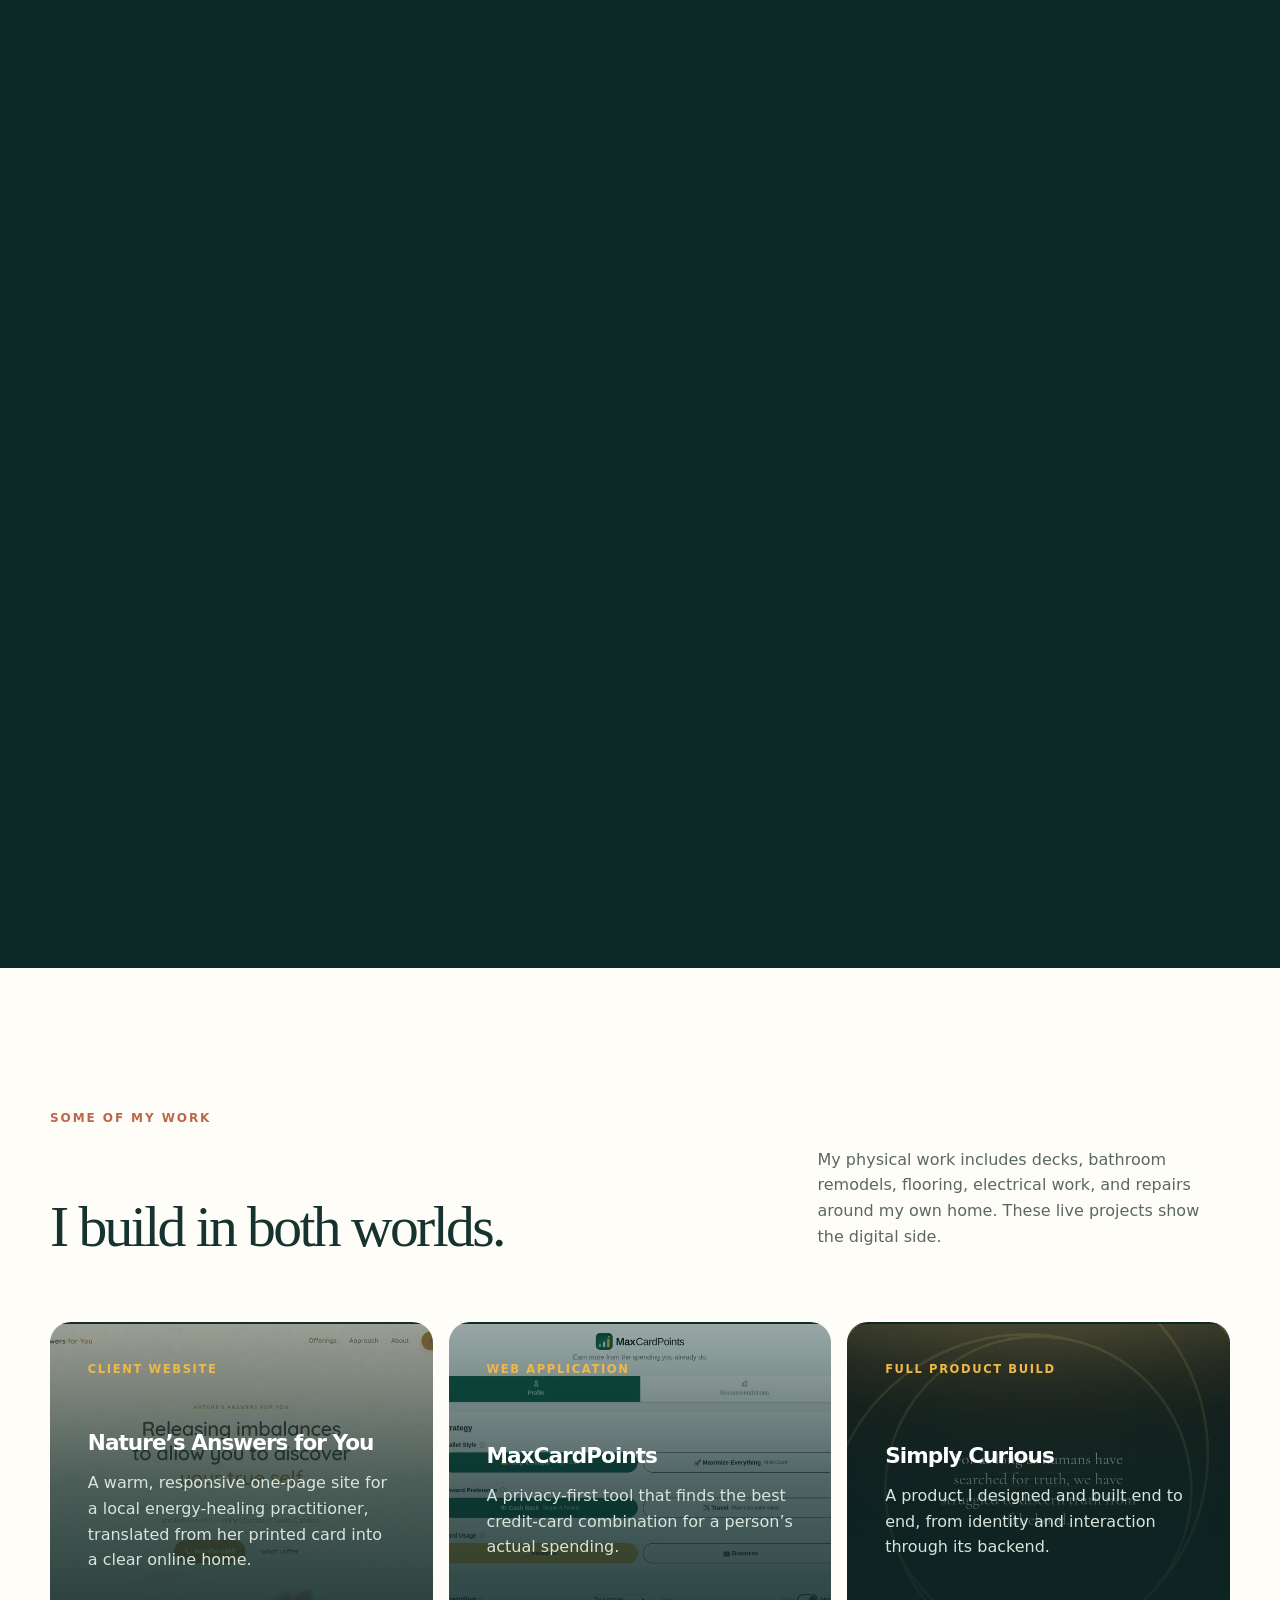
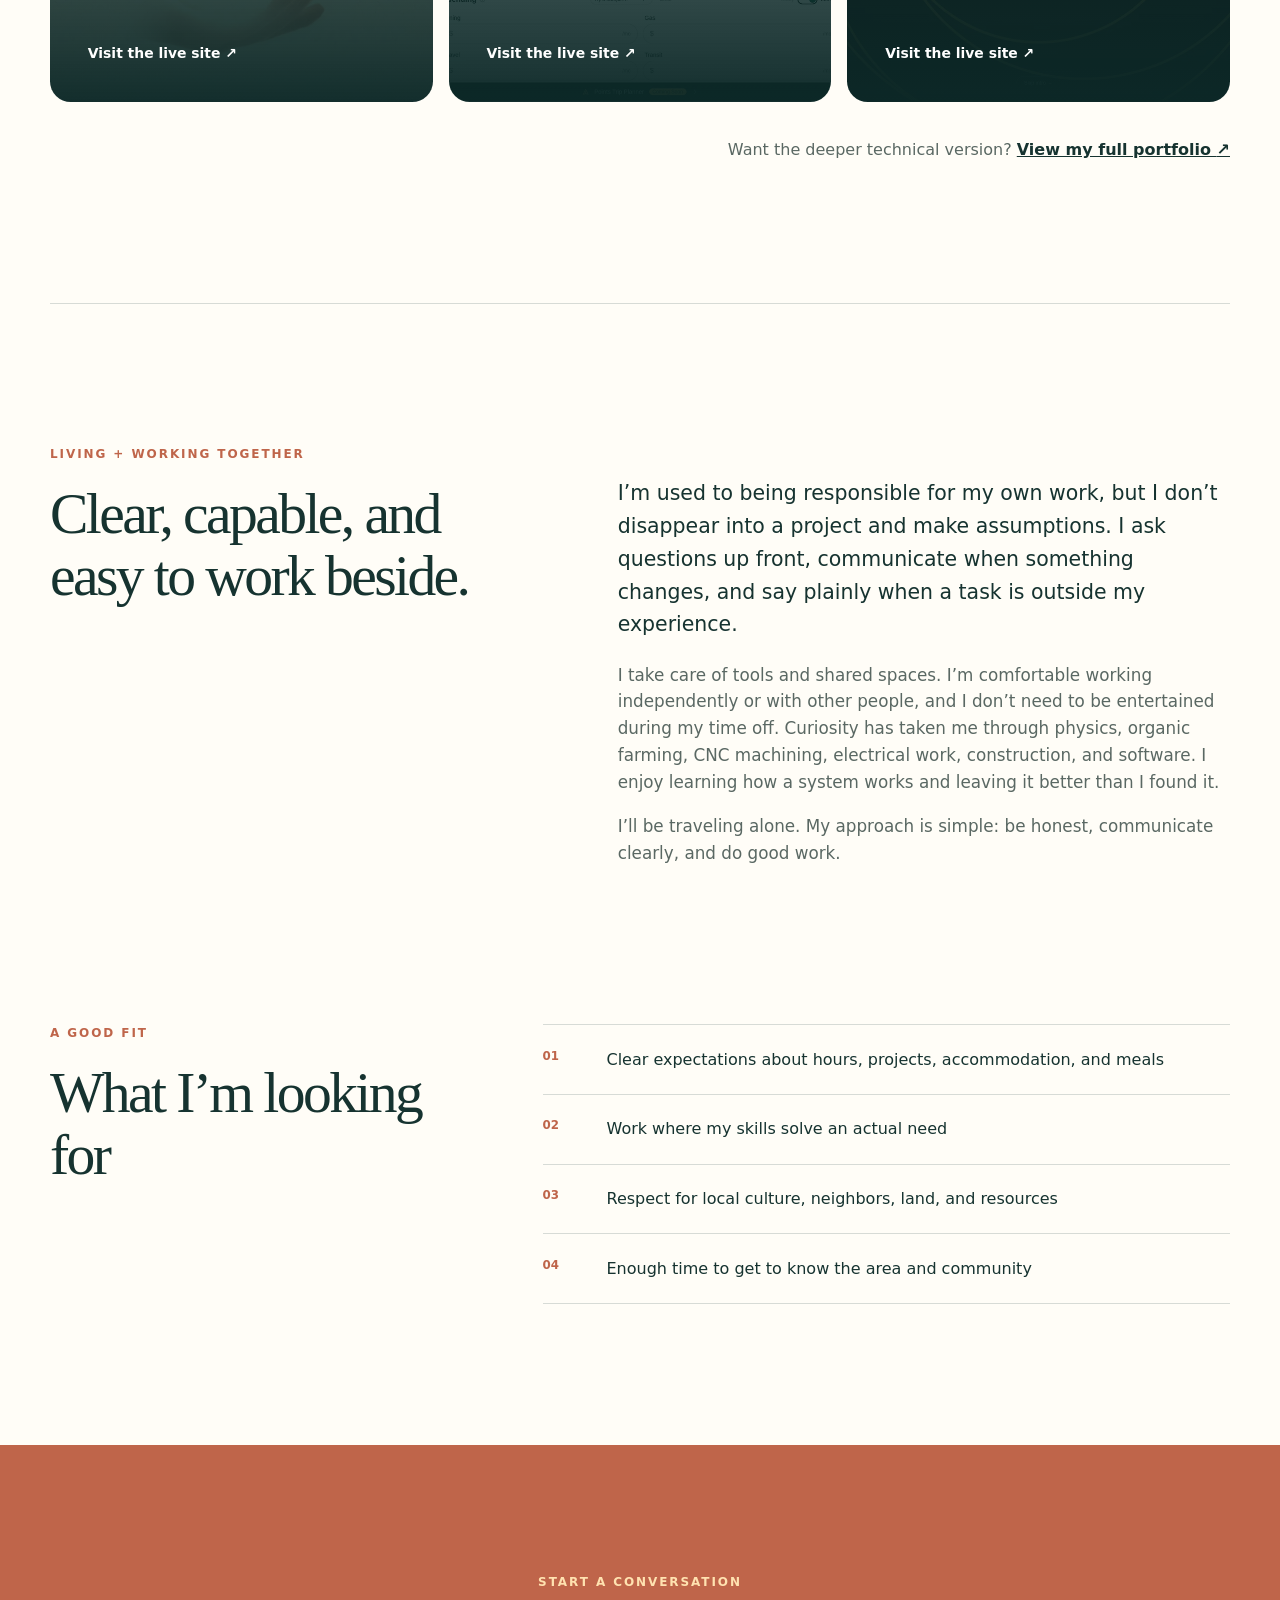
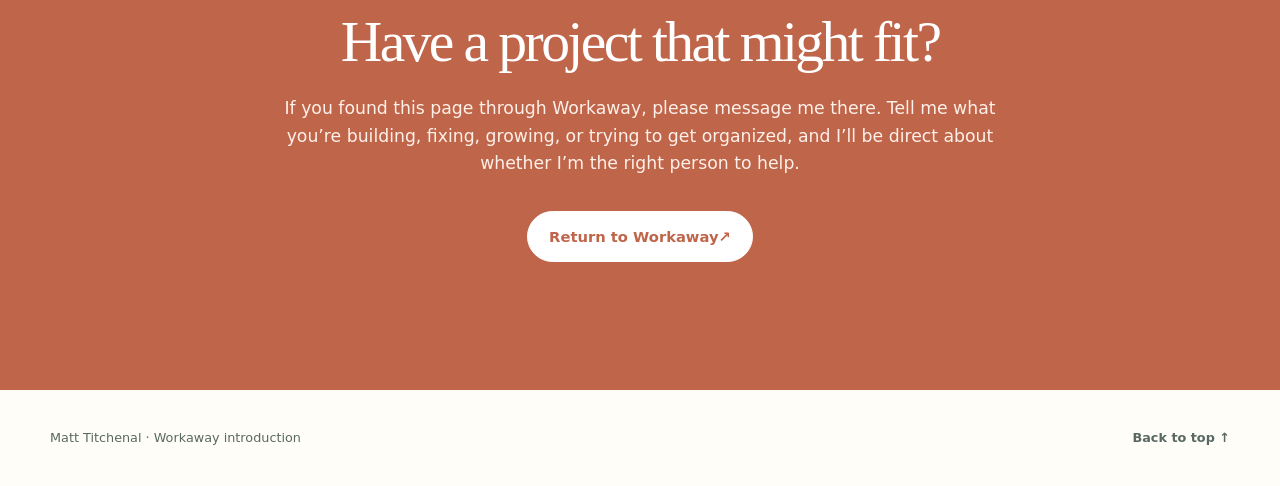
==== commit c33c6ab2: "Remove redundant experience strip" ====
--- a/index.html
+++ b/index.html
@@ -68,13 +68,6 @@
           <p class="snapshot-note">I’m open to all islands. I know the Big Island and Kauai, and I’d be glad to return to either or experience somewhere new.</p>
         </aside>
       </div>
-    </section>
-
-    <section class="proof-strip" aria-label="Relevant experience">
-      <p><strong>6 years</strong><span>working as an electrician</span></p>
-      <p><strong>2 years</strong><span>of Hawaii work trade + two mainland summers</span></p>
-      <p><strong>Several</strong><span>live websites built solo</span></p>
-      <p><strong>One rule</strong><span>be honest and do good work</span></p>
     </section>
 
     <section class="section skills-section" id="skills">
--- a/styles.css
+++ b/styles.css
@@ -52,7 +52,6 @@
 .site-header,
 .section,
 .hero,
-.proof-strip,
 footer {
   width: min(1180px, calc(100% - 3rem));
   margin-inline: auto;
@@ -302,38 +301,13 @@
   line-height: 1.5;
 }
 
-.proof-strip {
-  display: grid;
-  grid-template-columns: repeat(4, 1fr);
-  border-block: 1px solid var(--line);
-}
-
-.proof-strip p {
-  display: flex;
-  flex-direction: column;
-  margin: 0;
-  padding: 1.7rem;
-  border-left: 1px solid var(--line);
-}
-
-.proof-strip p:first-child {
-  border-left: 0;
-}
-
-.proof-strip strong {
-  color: var(--clay);
-  font-family: Georgia, "Times New Roman", serif;
-  font-size: 1.65rem;
-  font-weight: 500;
-}
-
-.proof-strip span {
-  color: var(--muted);
-  font-size: 0.8rem;
-}
-
 .section {
   padding-block: clamp(6rem, 11vw, 10rem);
+}
+
+.hero + .skills-section {
+  padding-top: clamp(3rem, 5vw, 4.5rem);
+  border-top: 1px solid var(--line);
 }
 
 .section-heading {
@@ -878,19 +852,6 @@
     margin-inline: auto;
   }
 
-  .proof-strip {
-    grid-template-columns: repeat(2, 1fr);
-  }
-
-  .proof-strip p:nth-child(3) {
-    border-left: 0;
-    border-top: 1px solid var(--line);
-  }
-
-  .proof-strip p:nth-child(4) {
-    border-top: 1px solid var(--line);
-  }
-
   .section-heading,
   .about-section,
   .fit-section {
@@ -948,7 +909,6 @@
   .site-header,
   .section,
   .hero,
-  .proof-strip,
   footer {
     width: min(100% - 2rem, 1180px);
   }
@@ -990,19 +950,6 @@
 
   .snapshot-wrap.is-tilted .snapshot {
     transform: rotate(-1.25deg);
-  }
-
-  .proof-strip {
-    width: 100%;
-    grid-template-columns: 1fr 1fr;
-  }
-
-  .proof-strip p {
-    padding: 1.1rem;
-  }
-
-  .proof-strip strong {
-    font-size: 1.3rem;
   }
 
   .section {
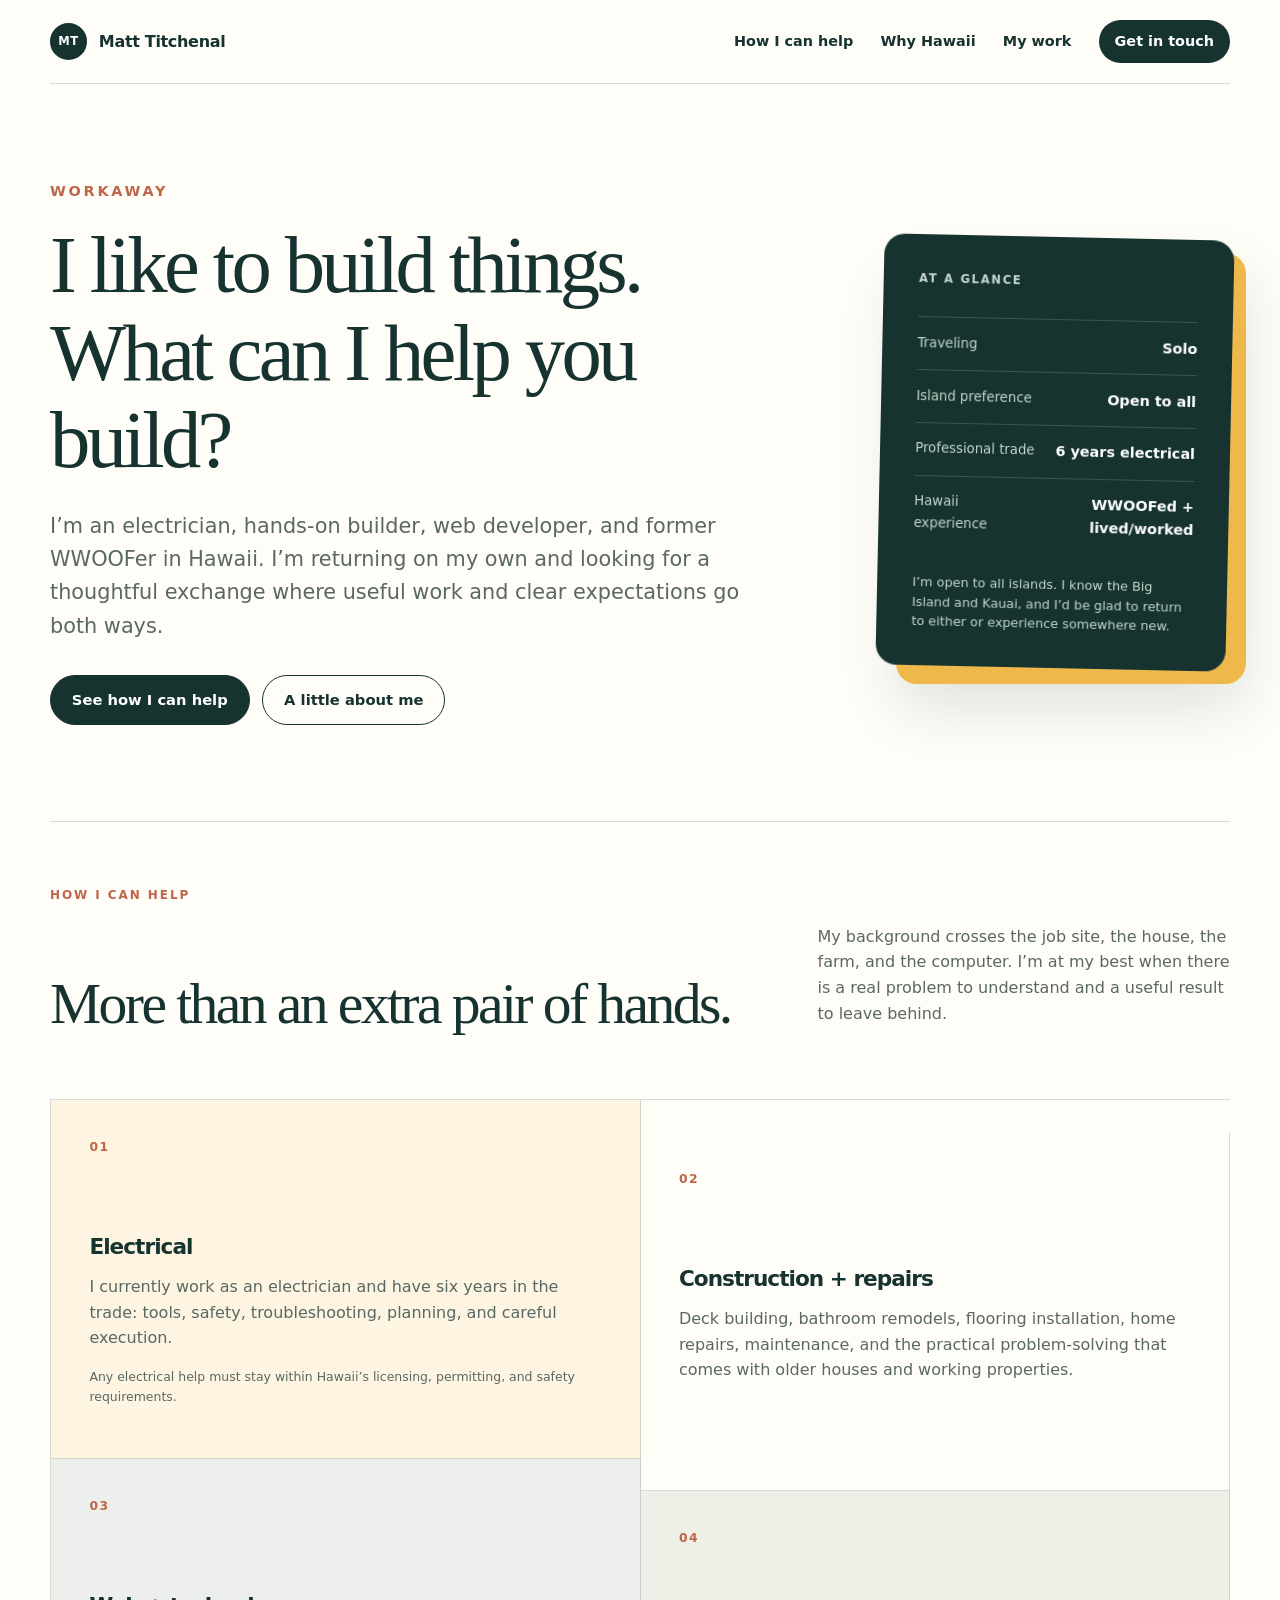
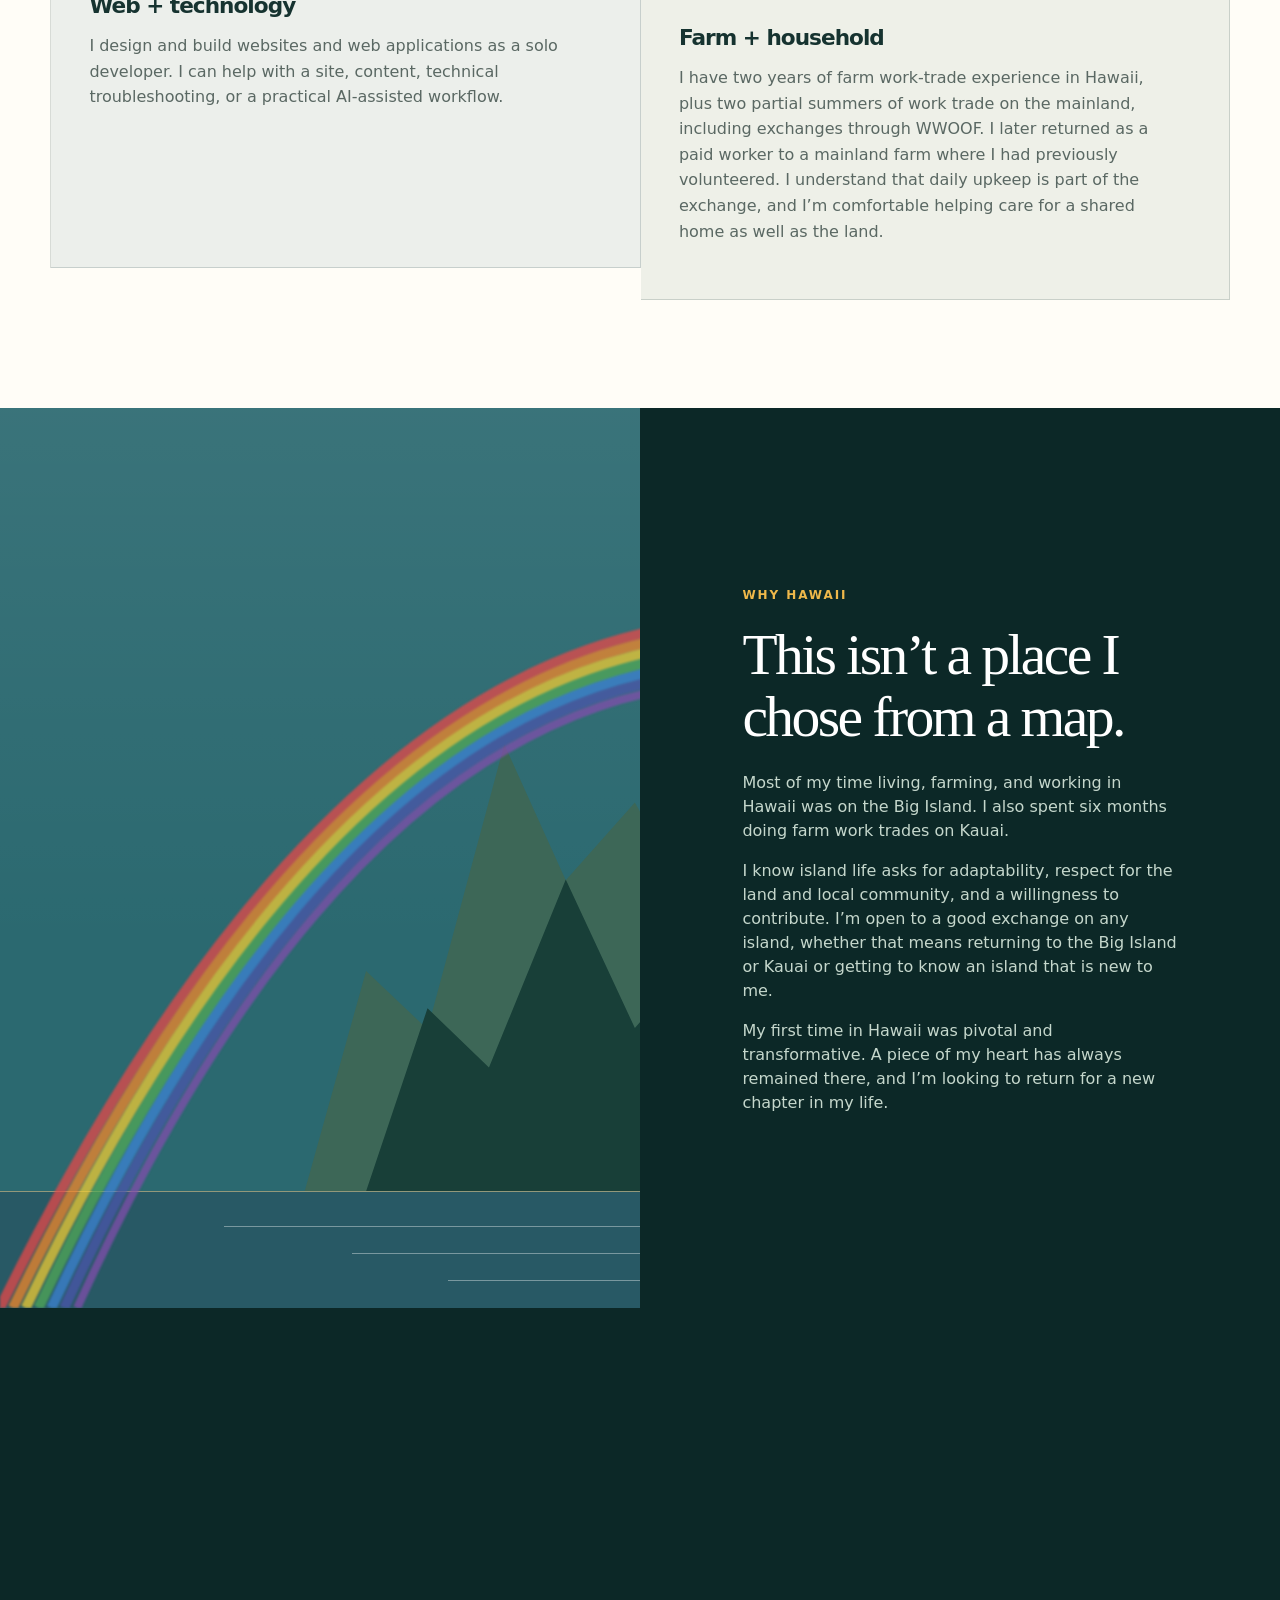
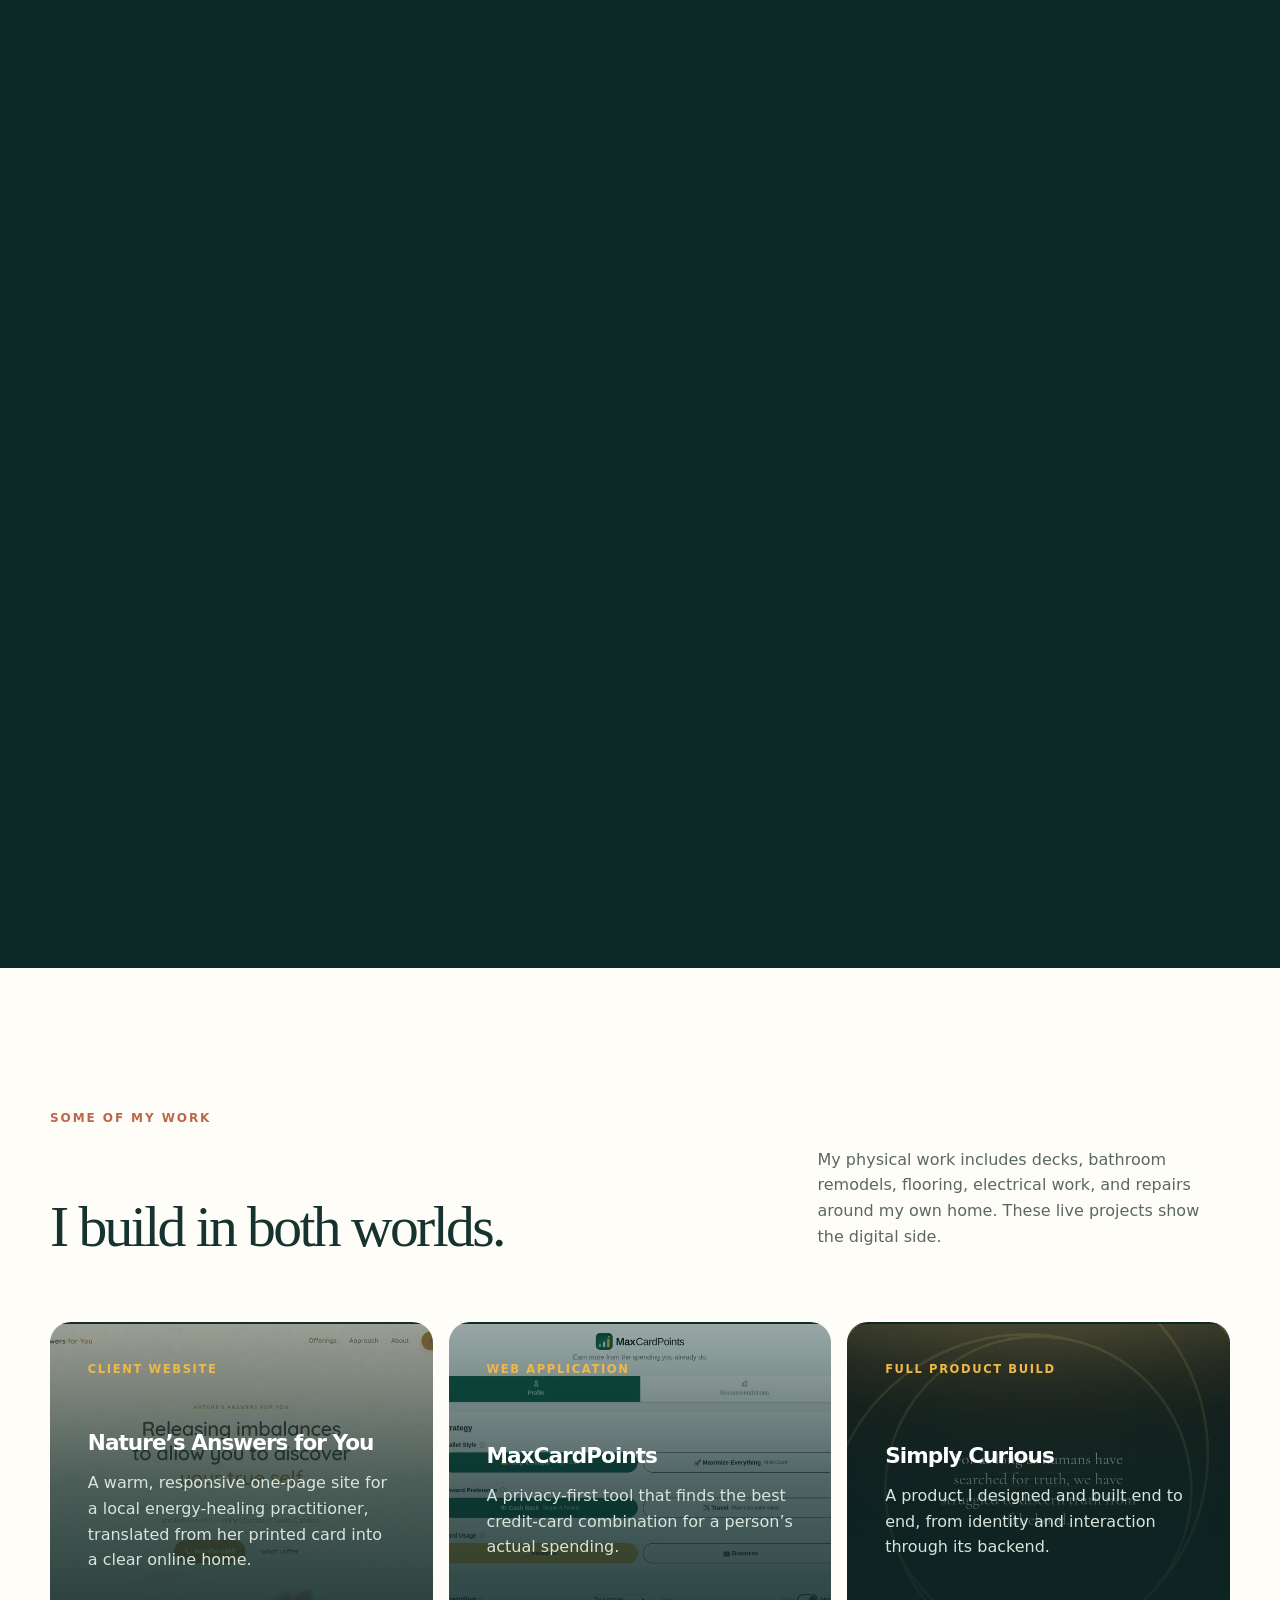
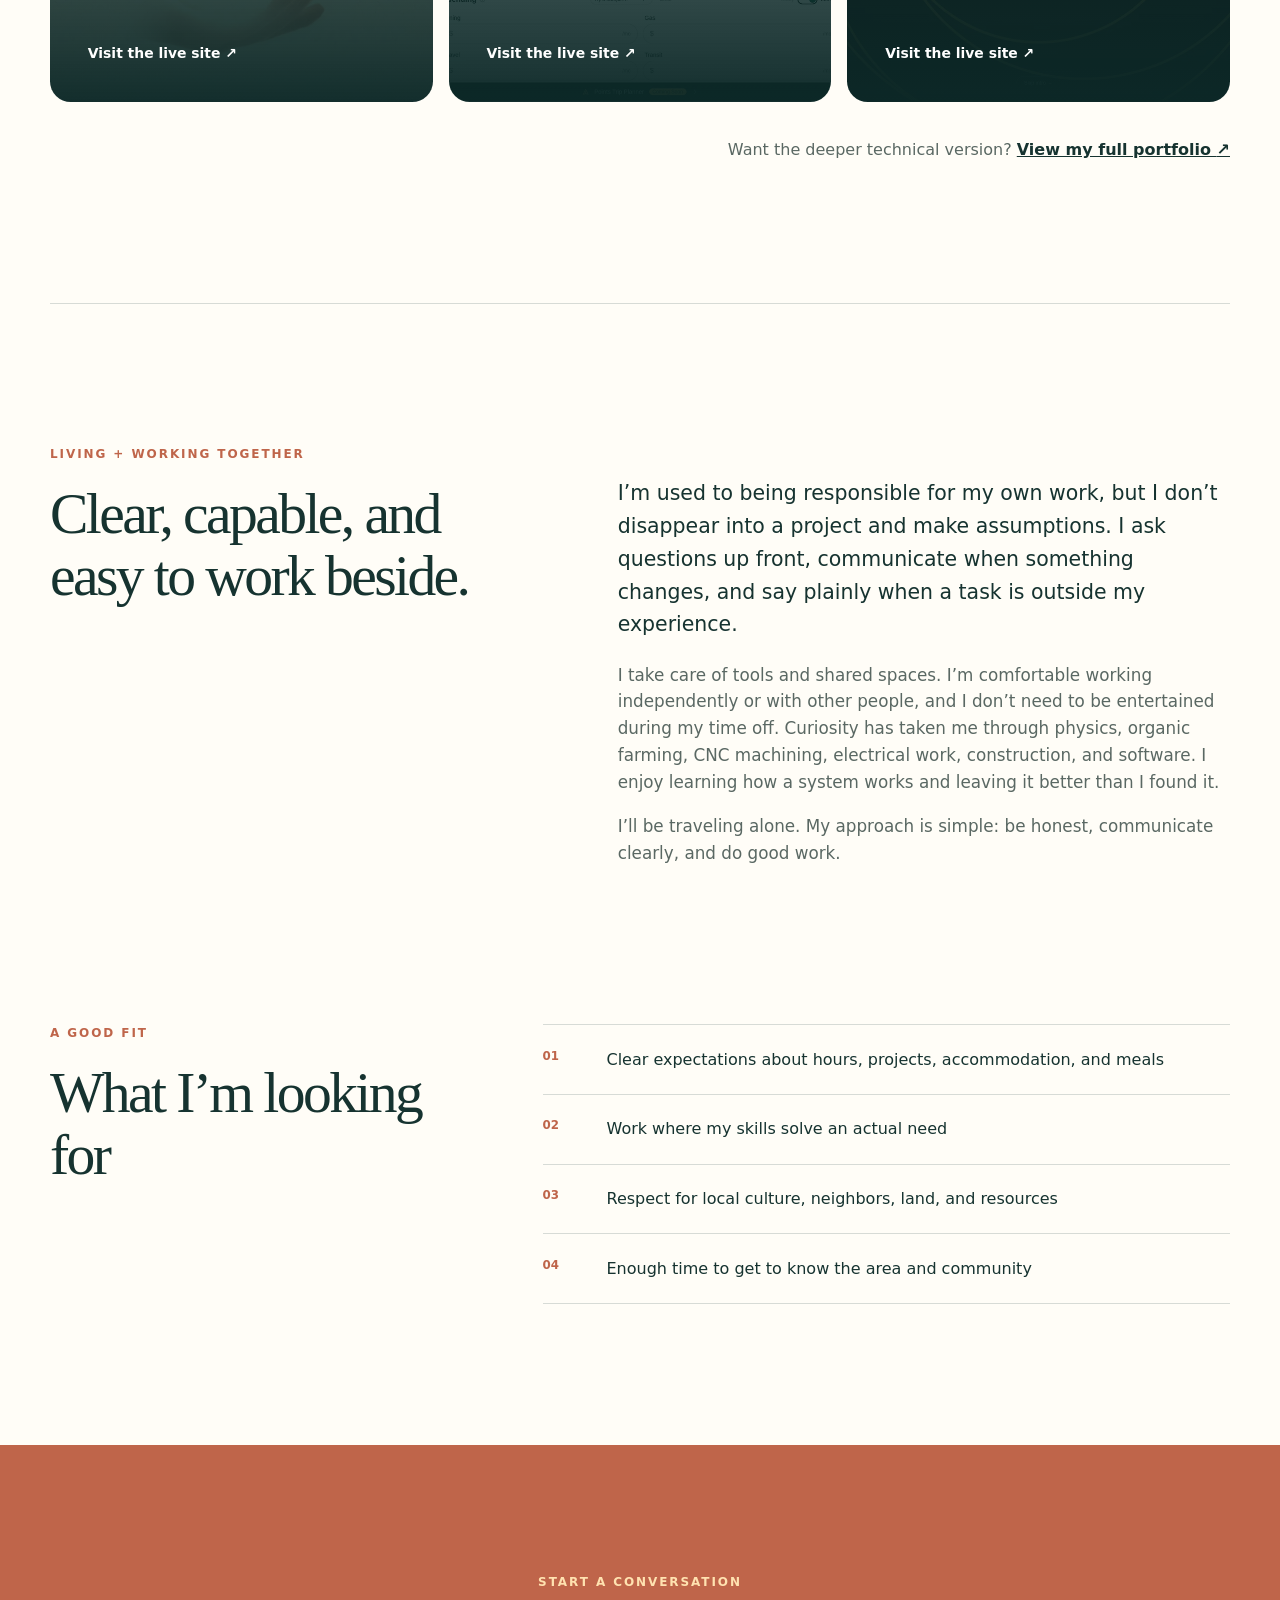
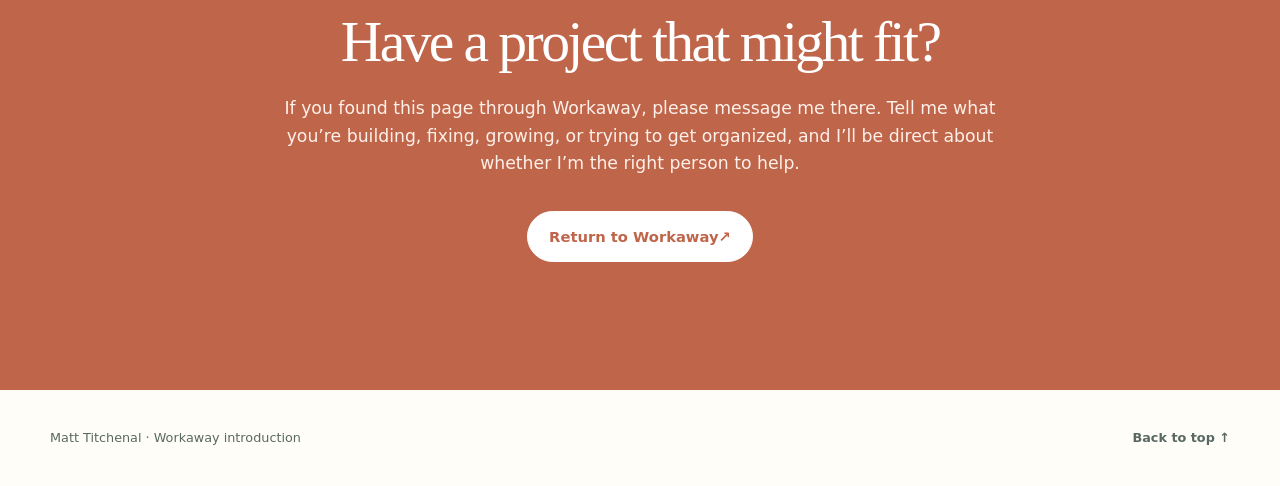
==== commit 33e31d25: "Refocus landing headline on building" ====
--- a/index.html
+++ b/index.html
@@ -32,7 +32,7 @@
     <section class="hero" id="top">
       <div class="hero-copy">
         <p class="eyebrow">Workaway</p>
-        <h1>I know how to build things and how to figure out what’s not working.</h1>
+        <h1>I like to build things. What can I help you build?</h1>
         <p class="lede">
           I’m an electrician, hands-on builder, web developer, and former WWOOFer in Hawaii.
           I’m returning on my own and looking for a thoughtful exchange
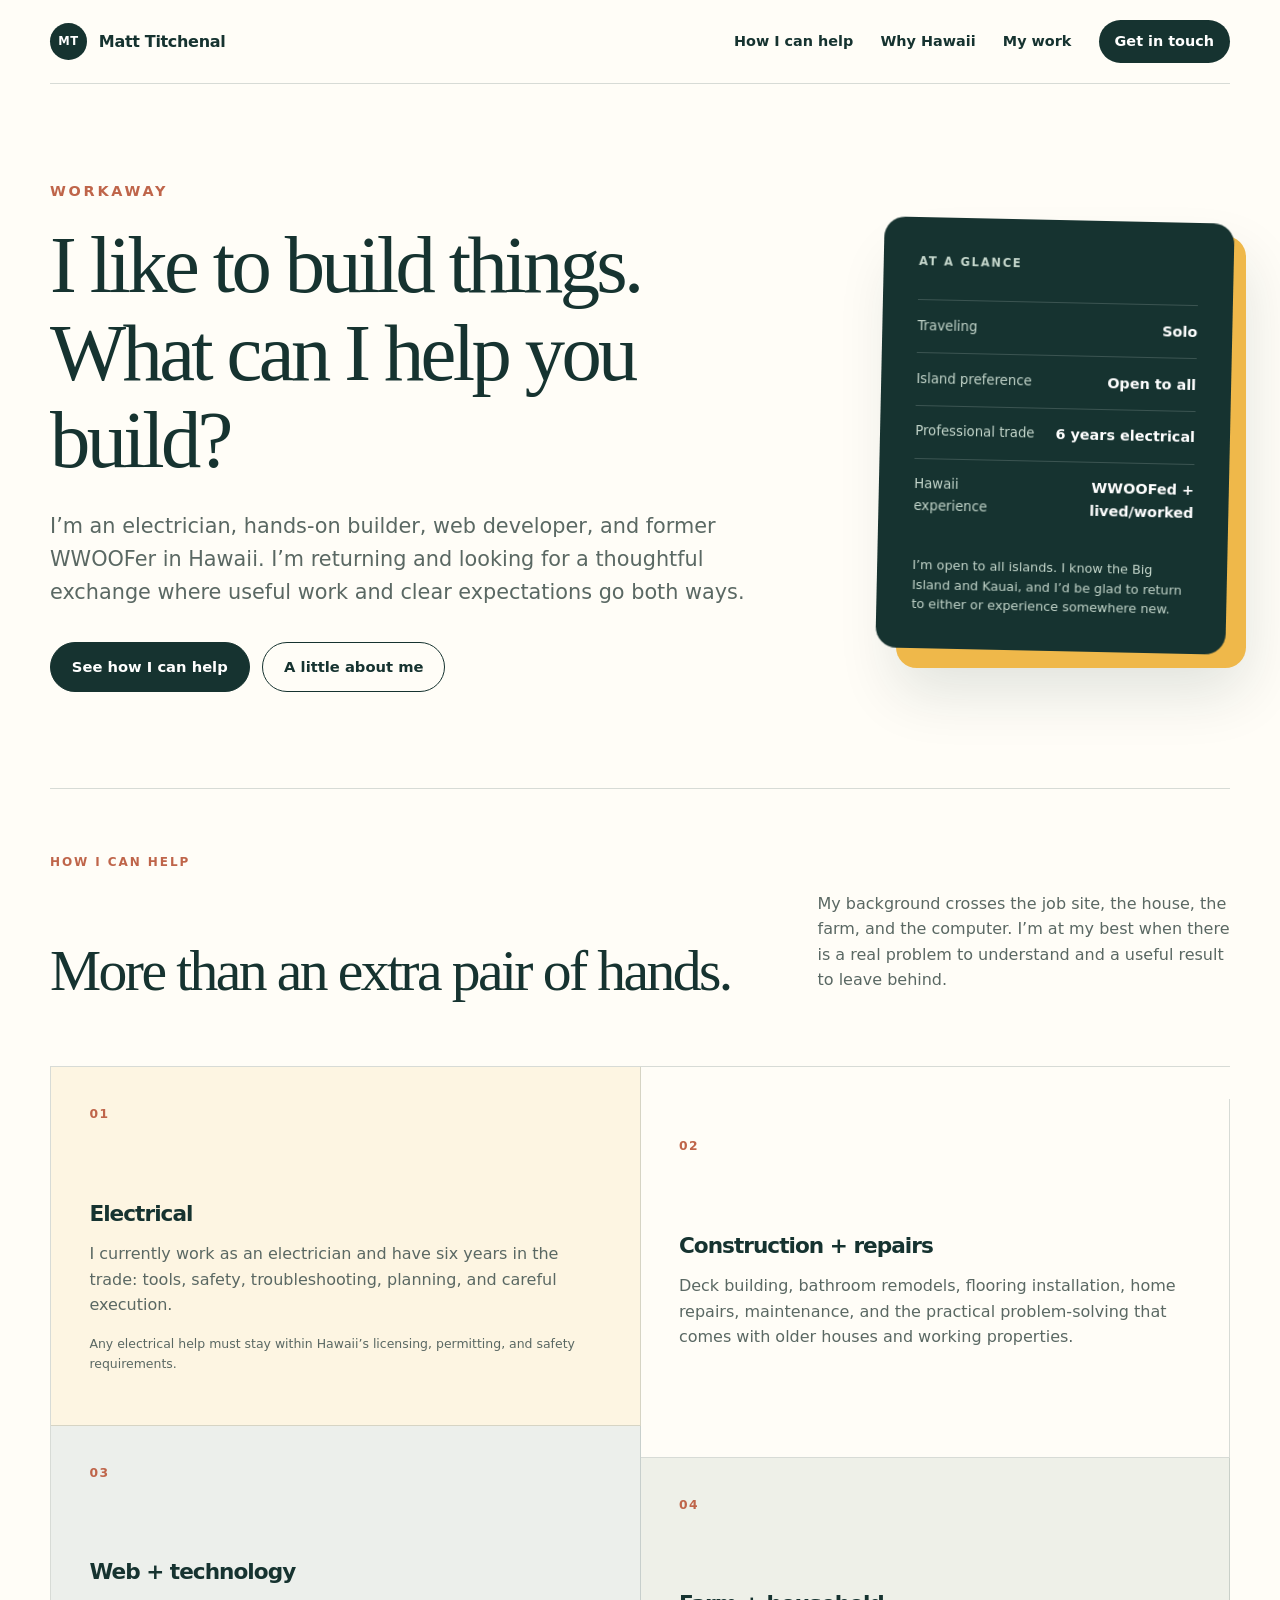
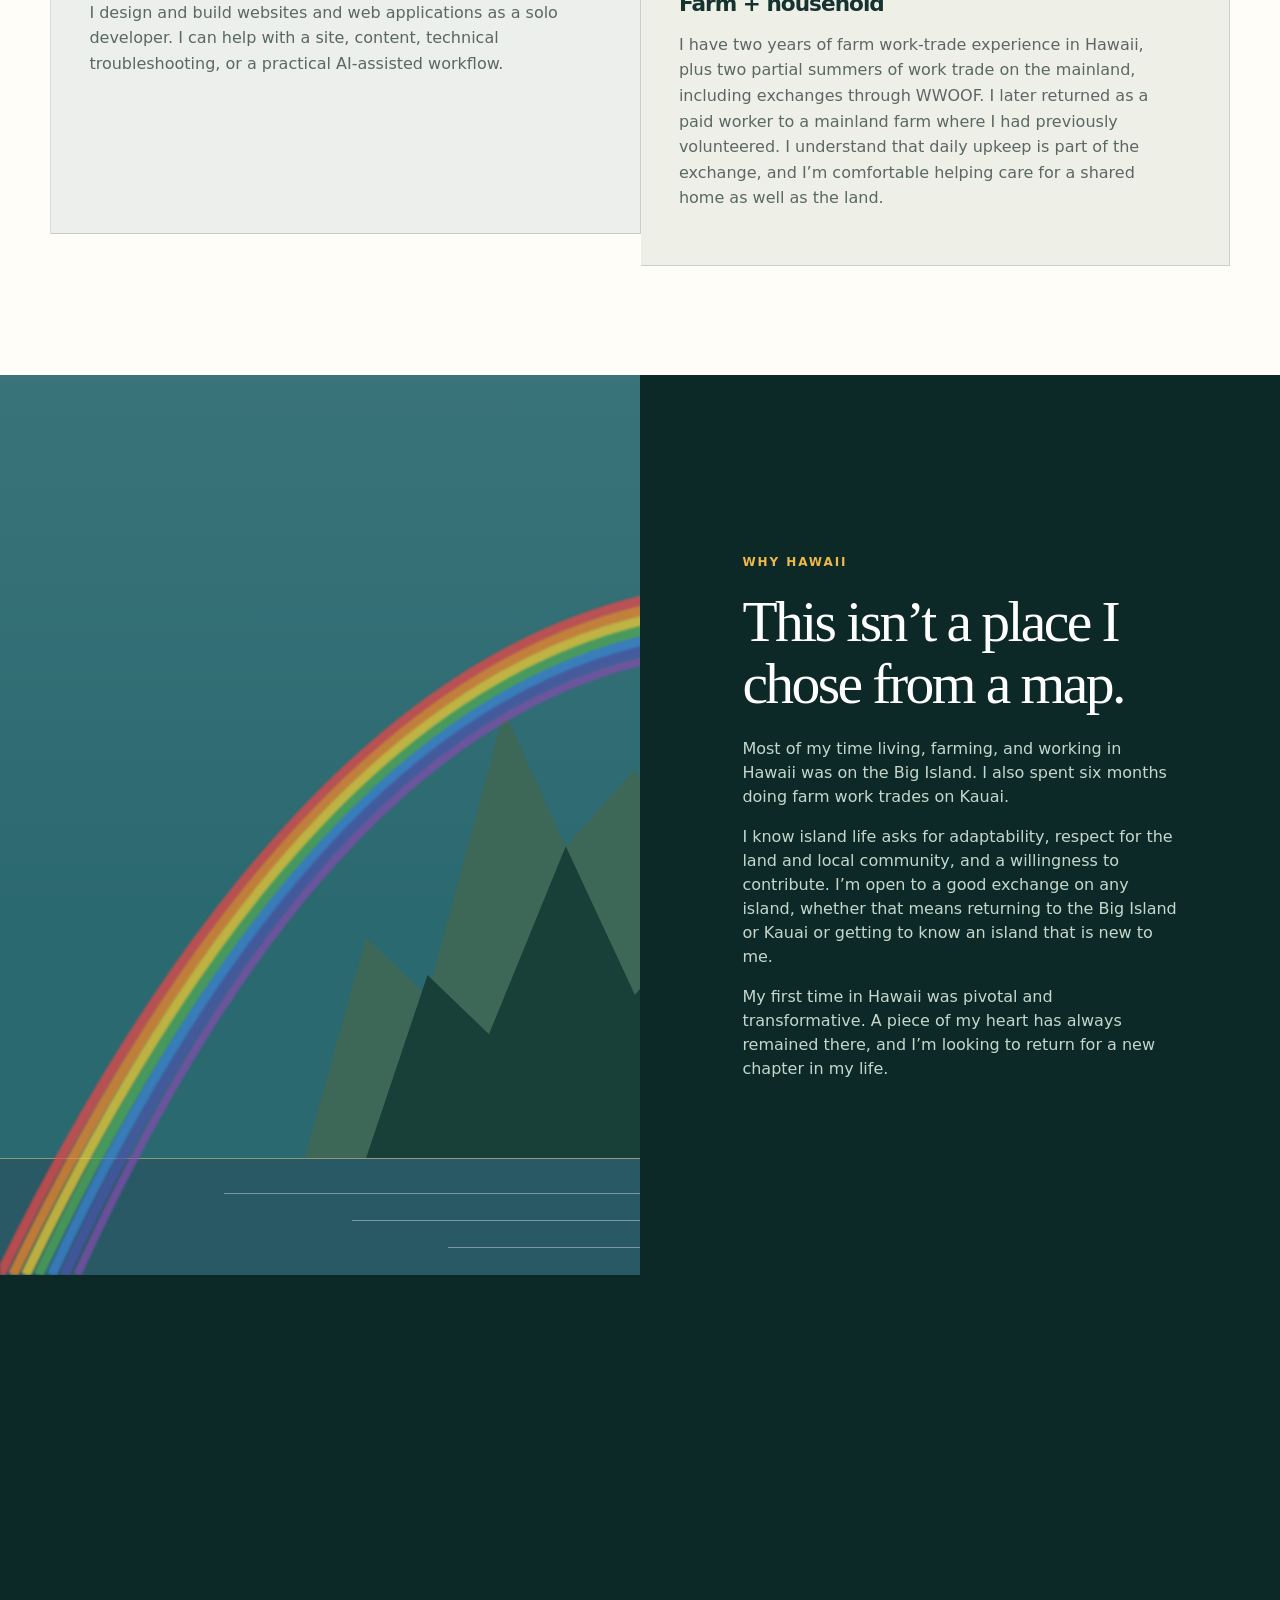
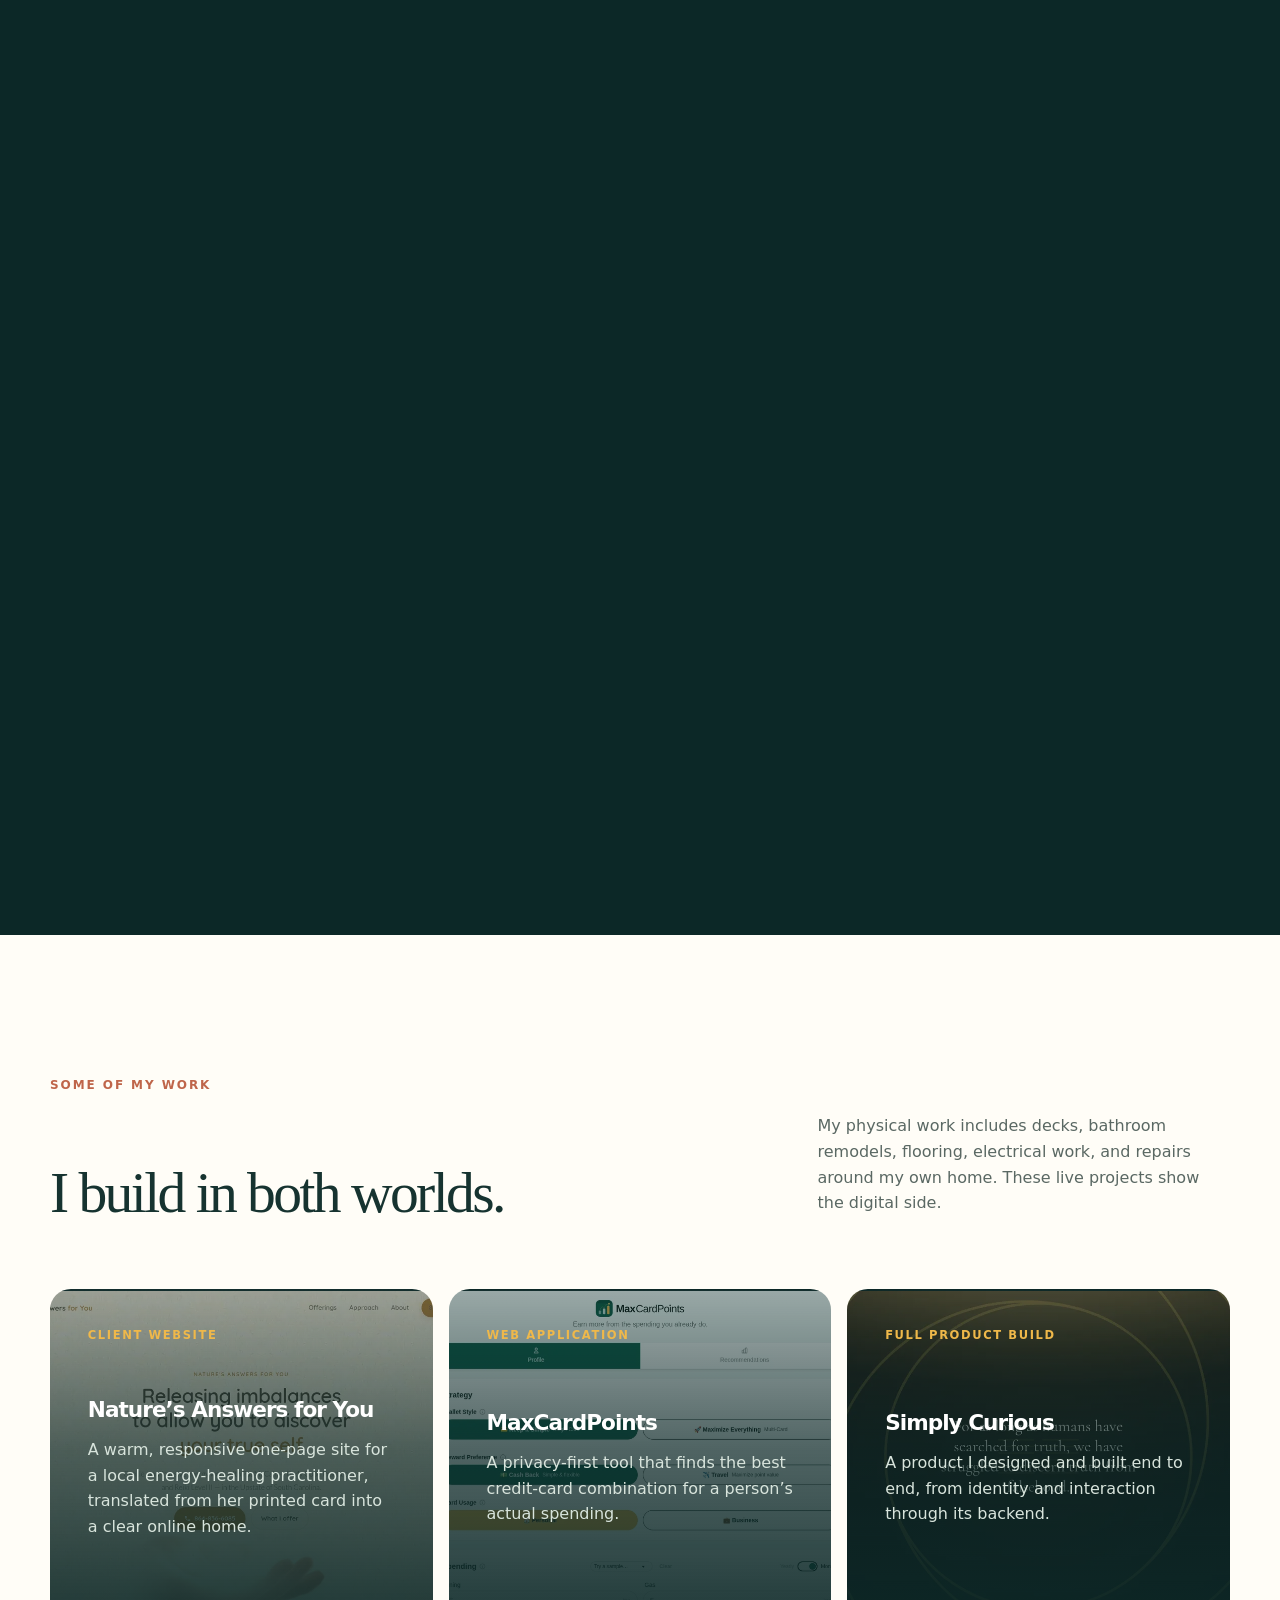
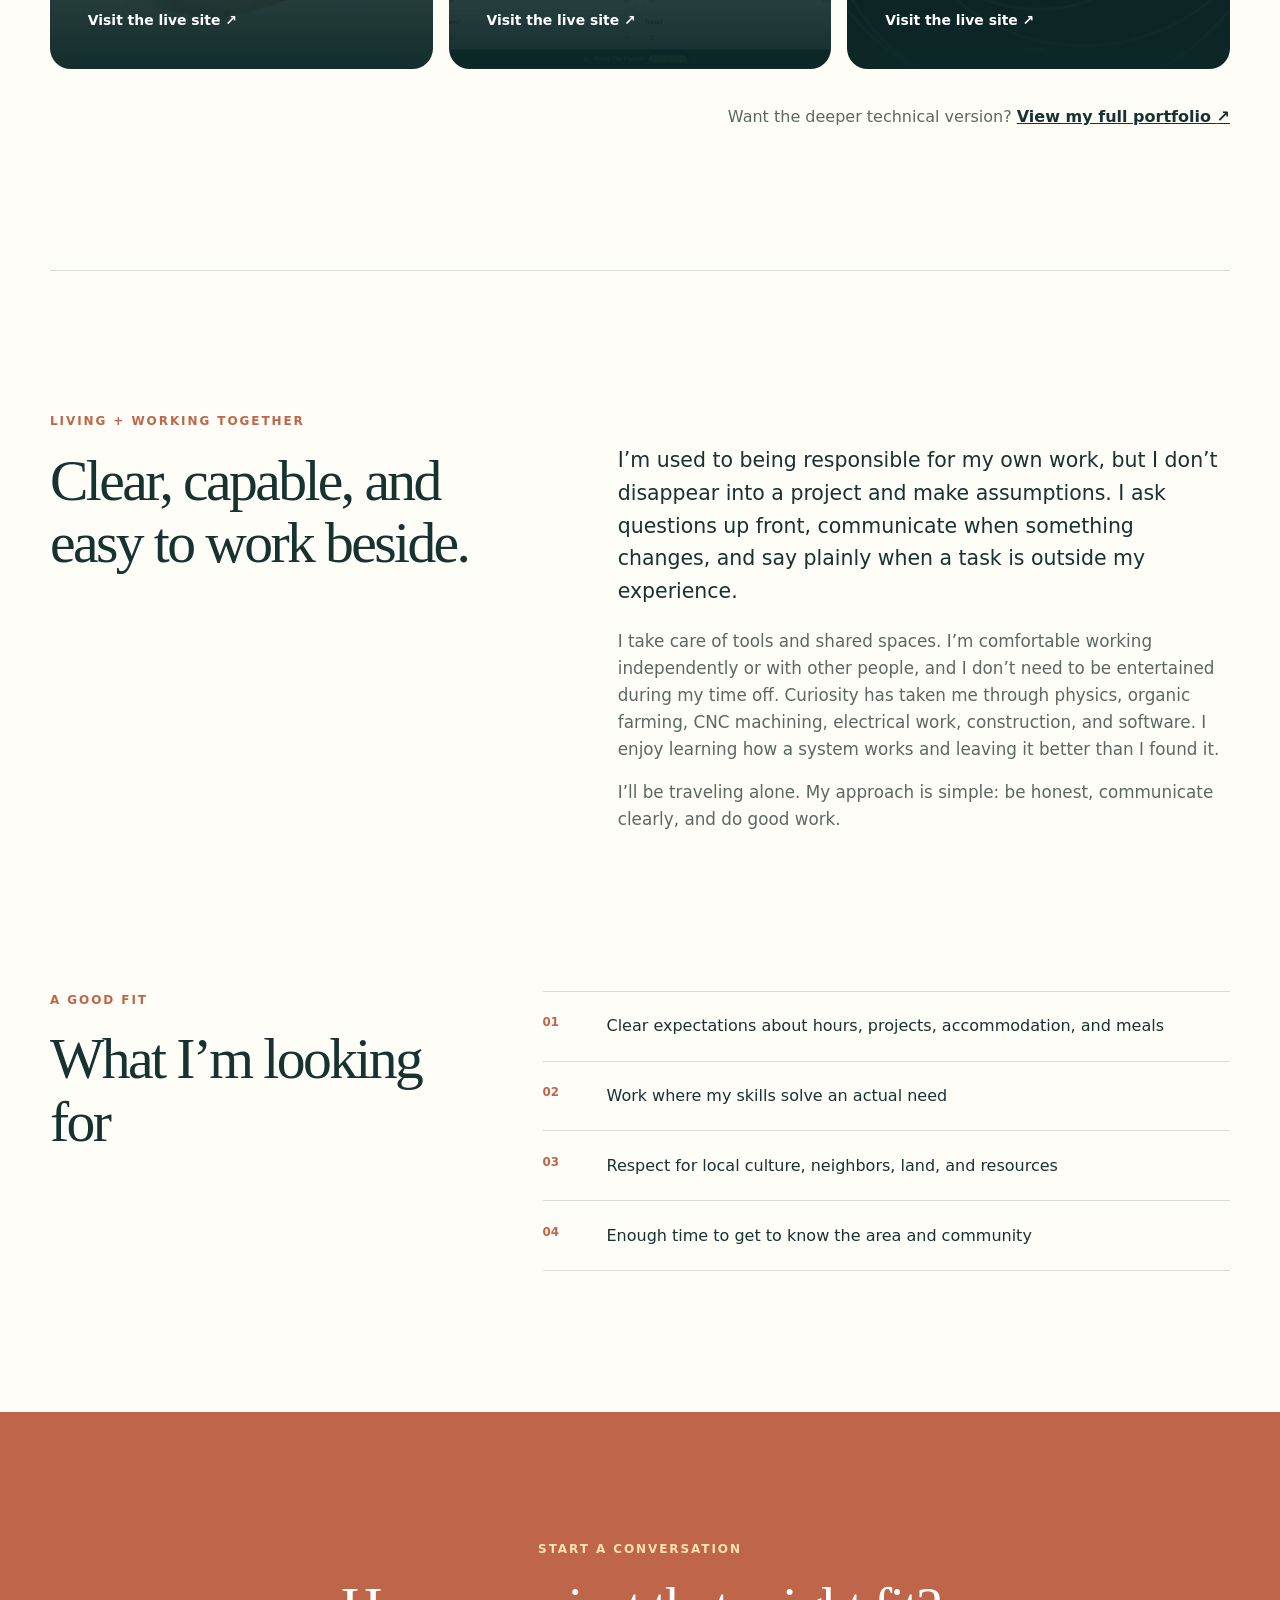
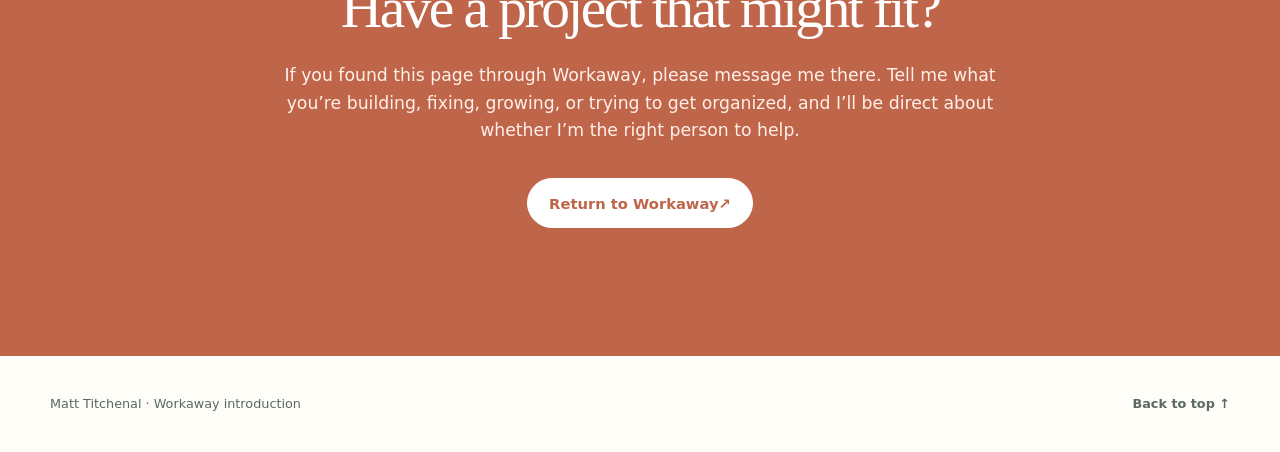
==== commit 1a362eab: "Remove redundant solo wording from intro" ====
--- a/index.html
+++ b/index.html
@@ -35,7 +35,7 @@
         <h1>I like to build things. What can I help you build?</h1>
         <p class="lede">
           I’m an electrician, hands-on builder, web developer, and former WWOOFer in Hawaii.
-          I’m returning on my own and looking for a thoughtful exchange
+          I’m returning and looking for a thoughtful exchange
           where useful work and clear expectations go both ways.
         </p>
         <div class="hero-actions">
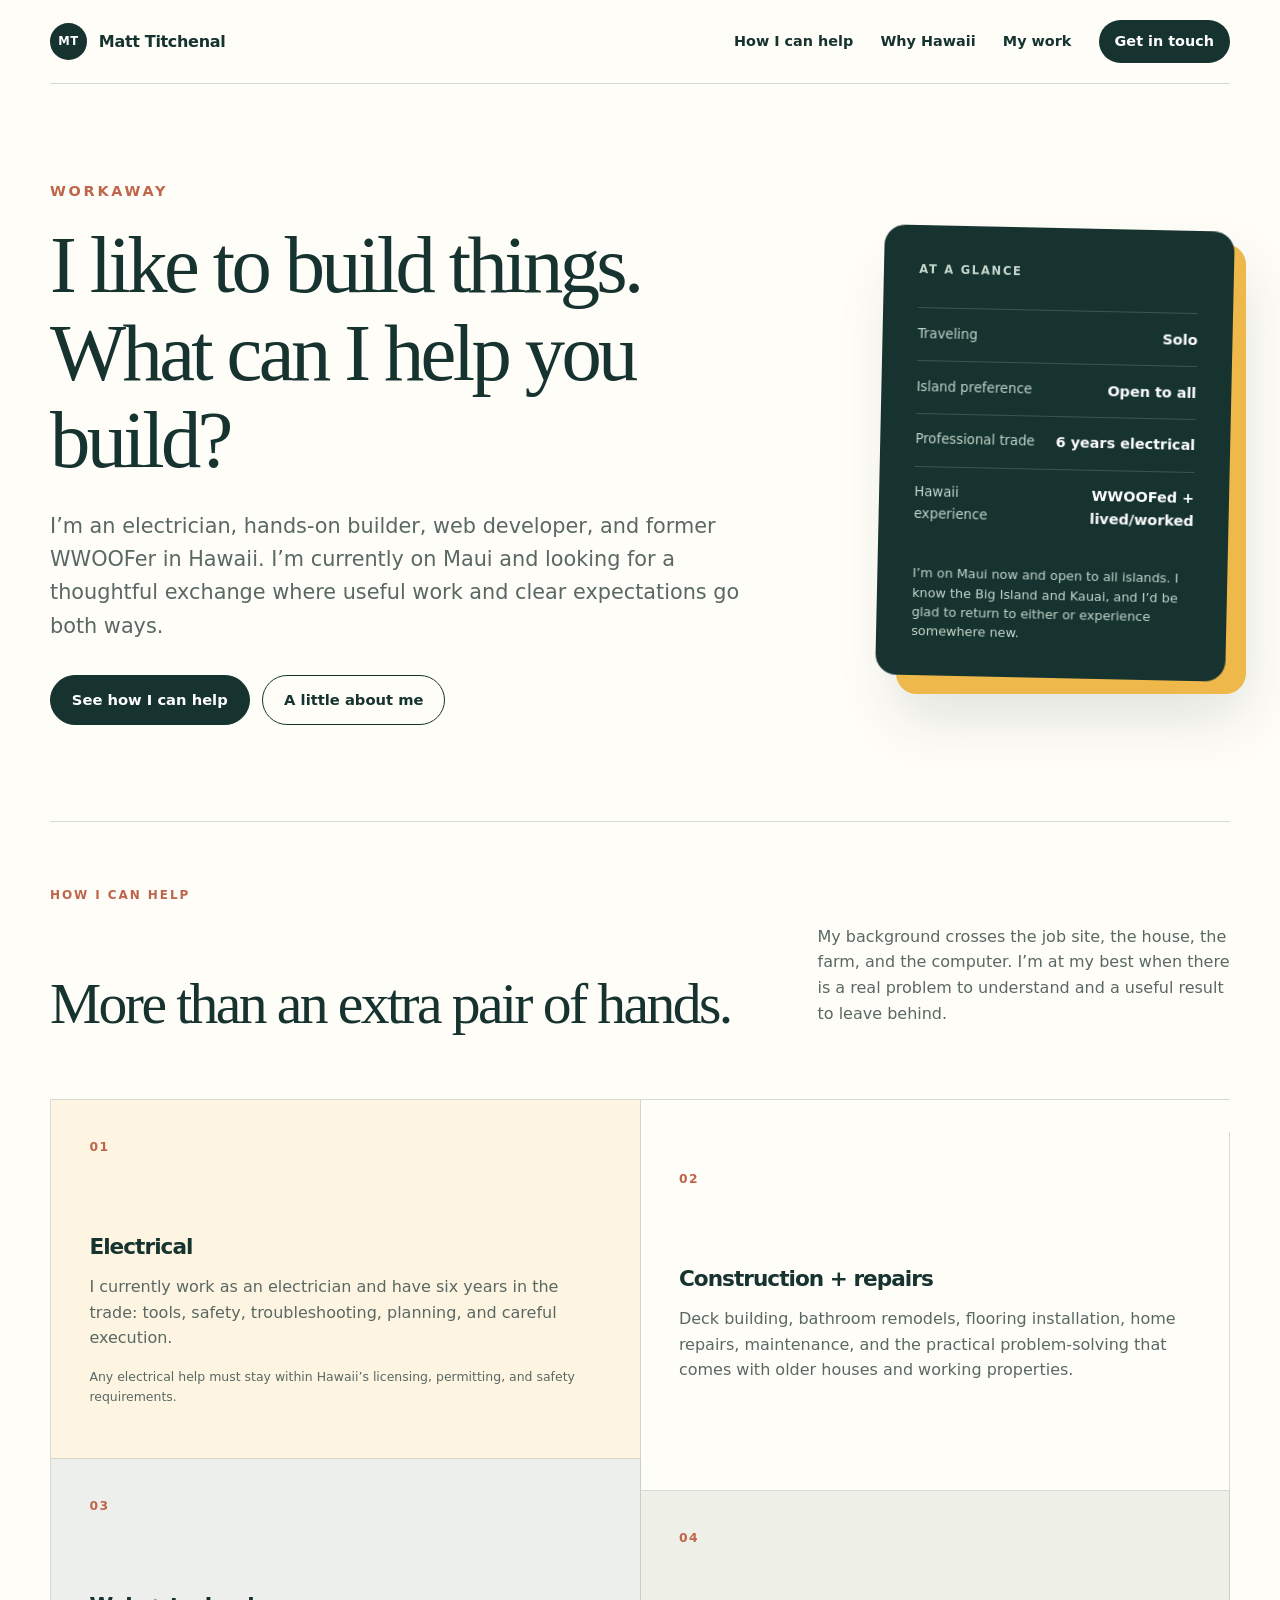
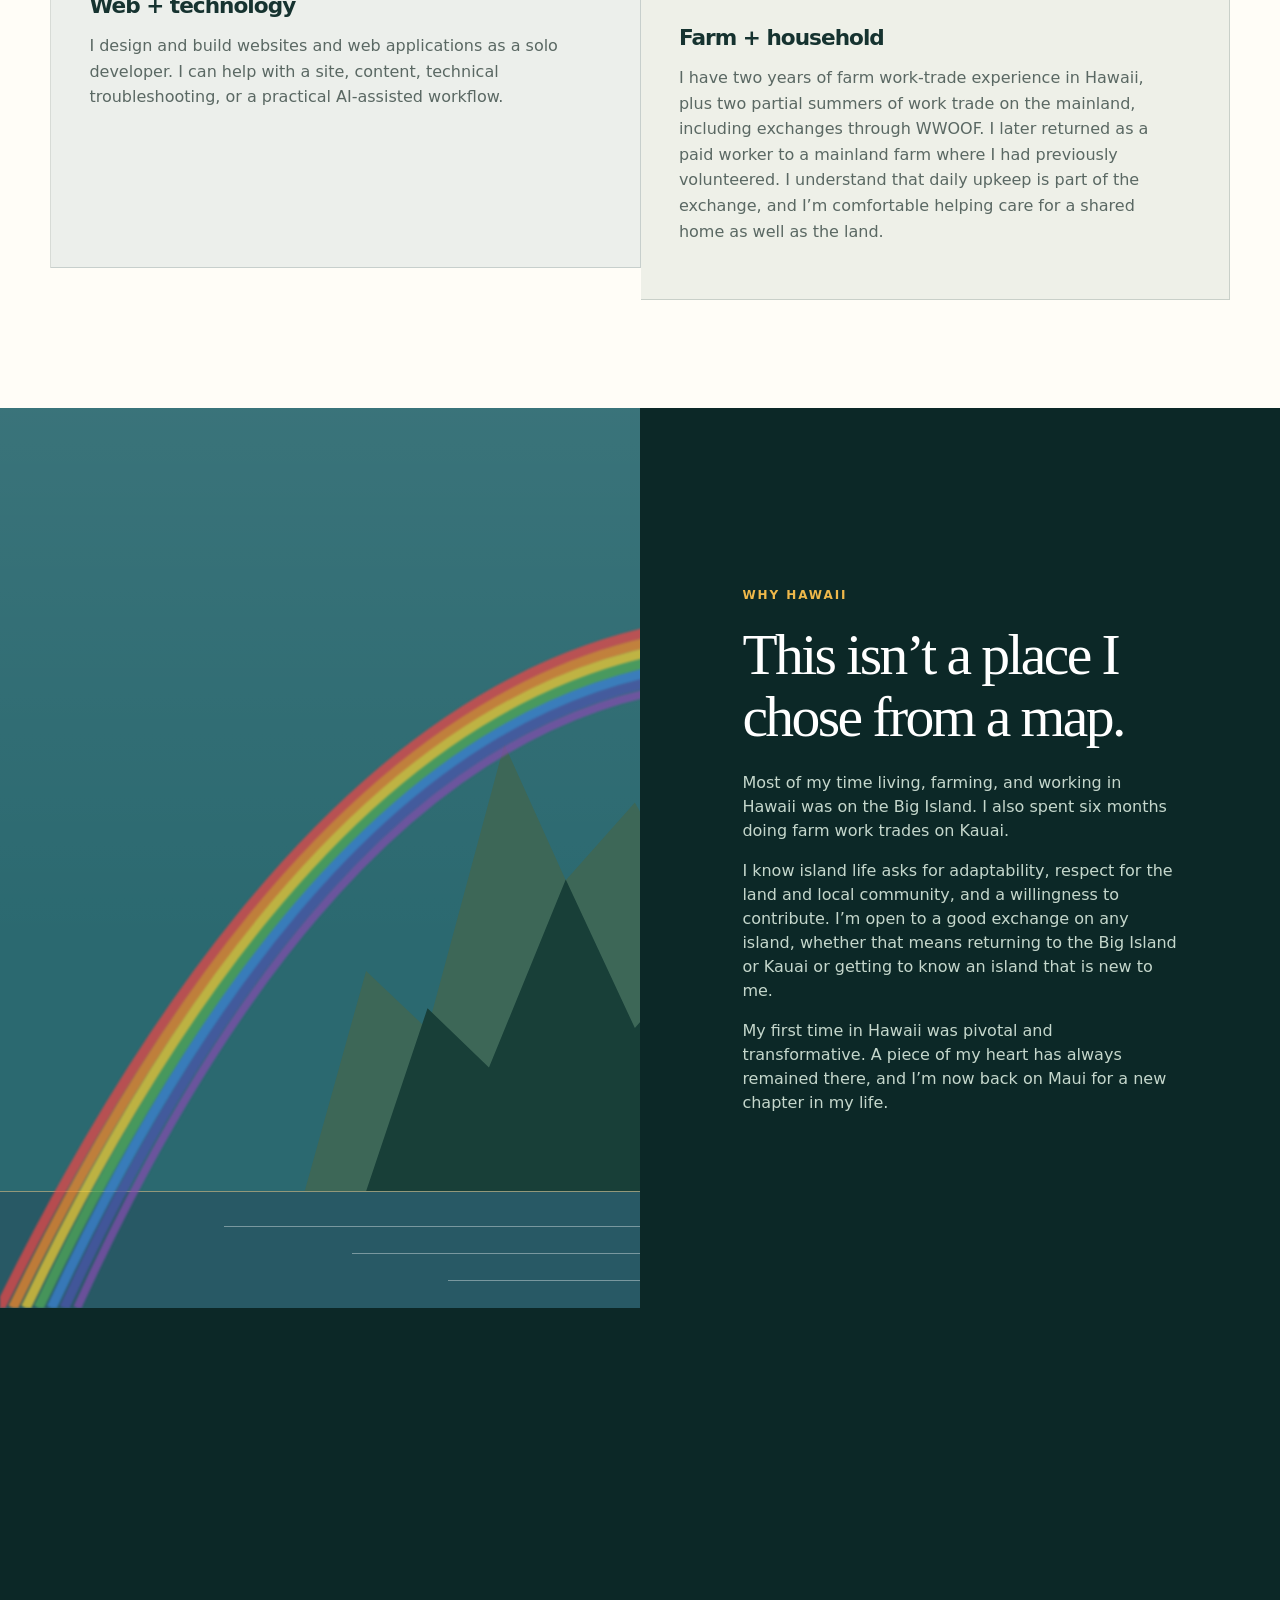
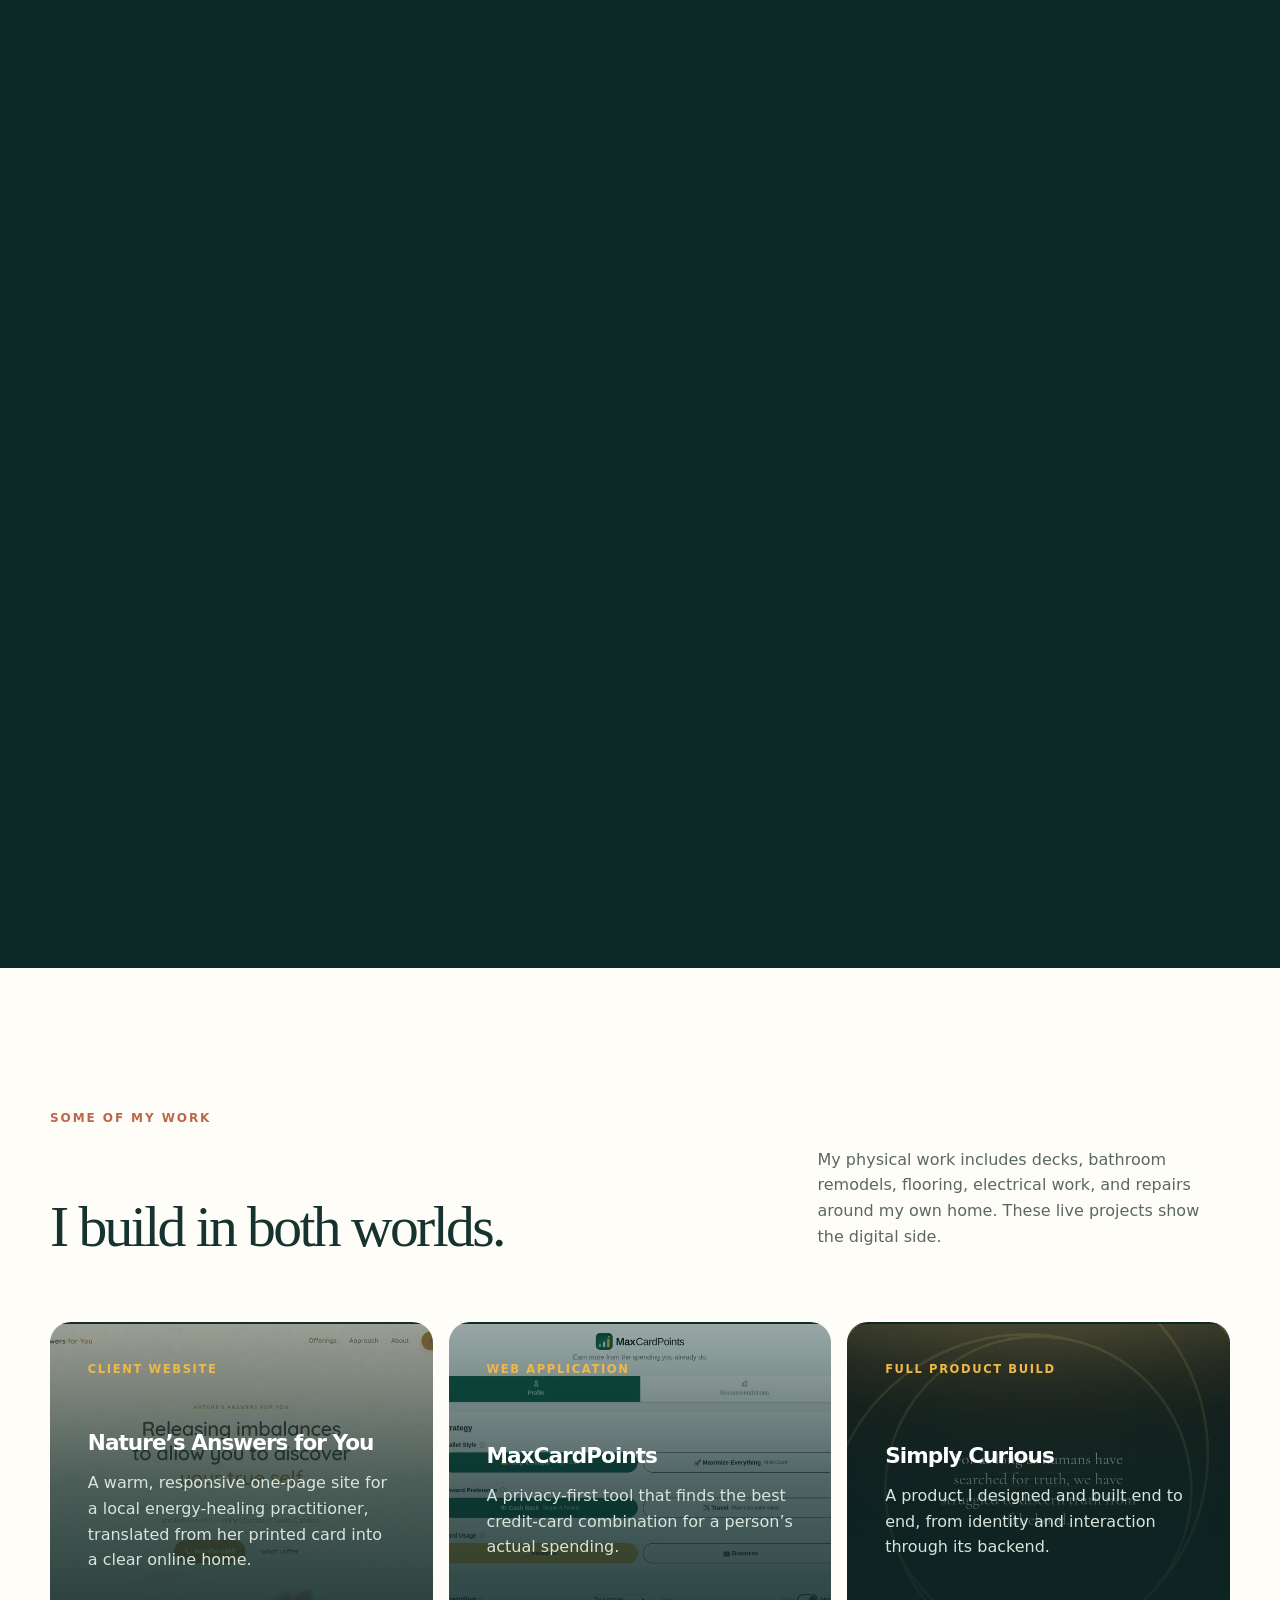
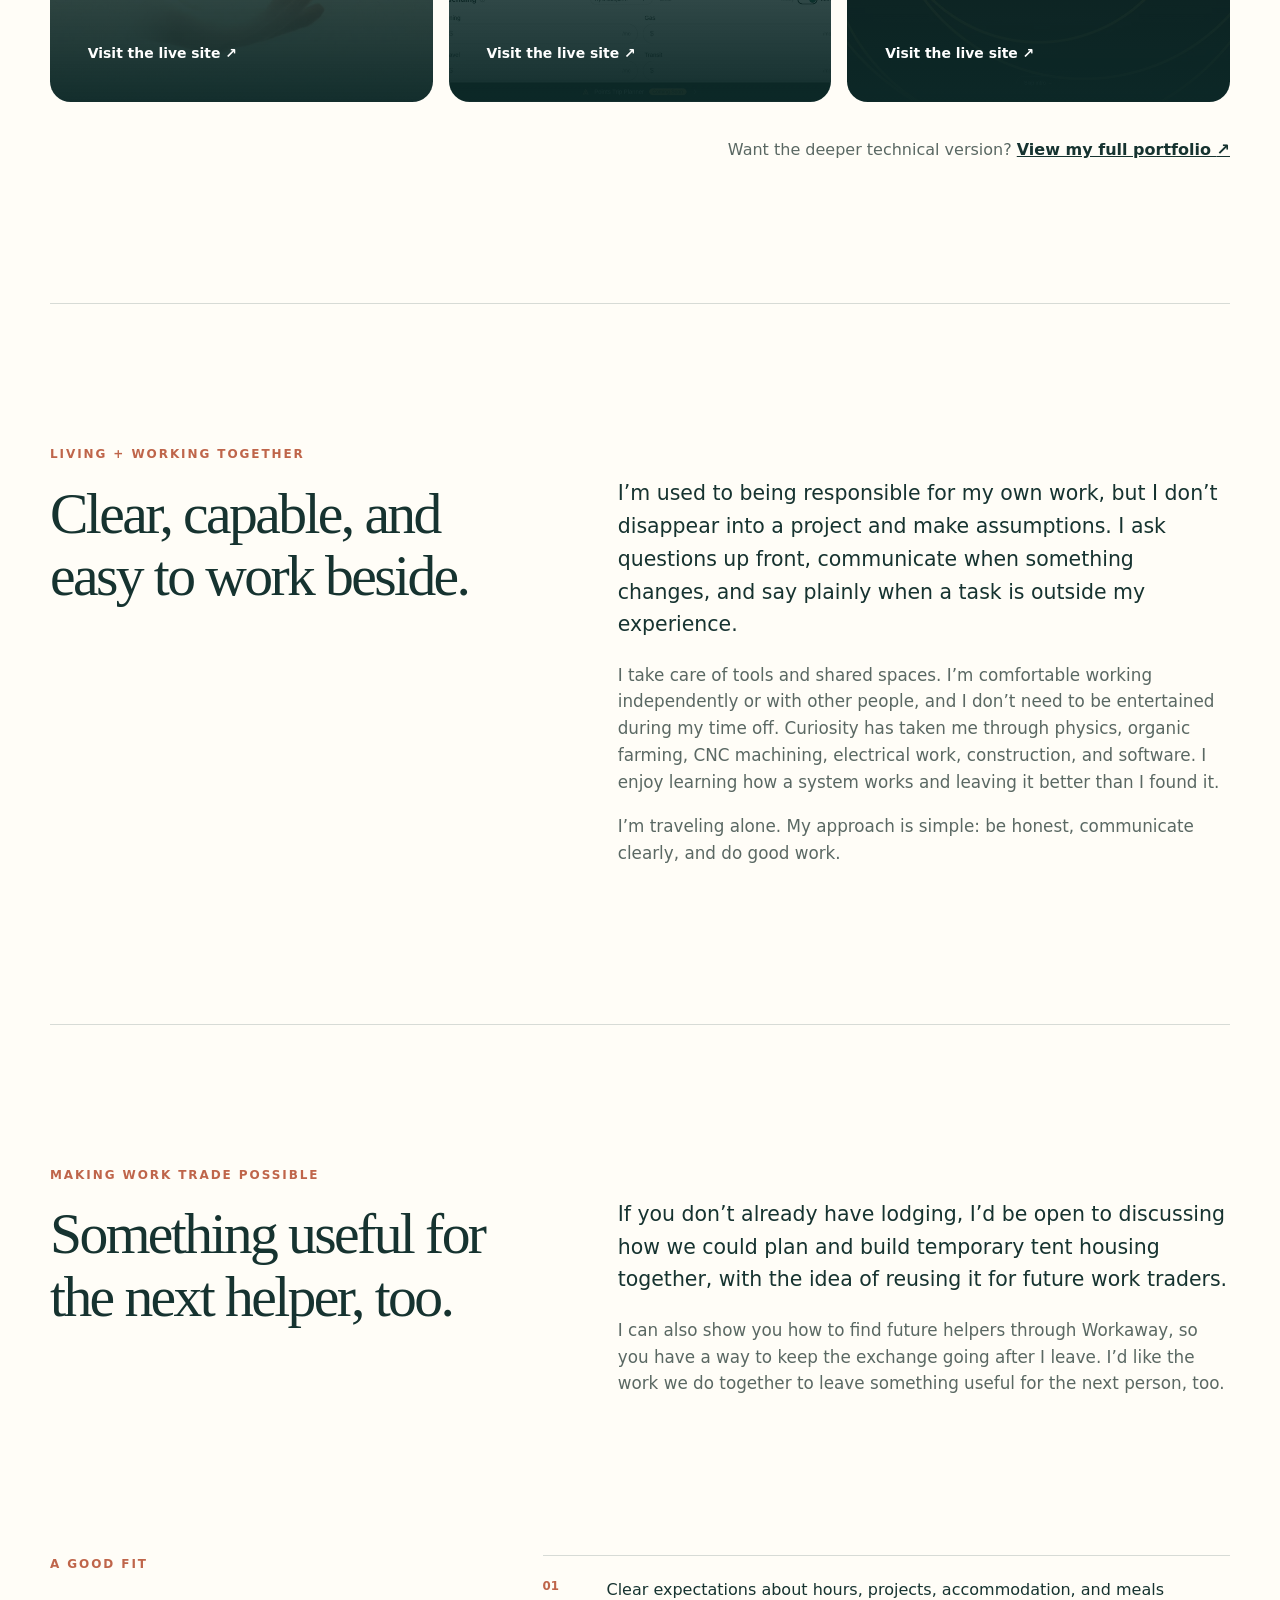
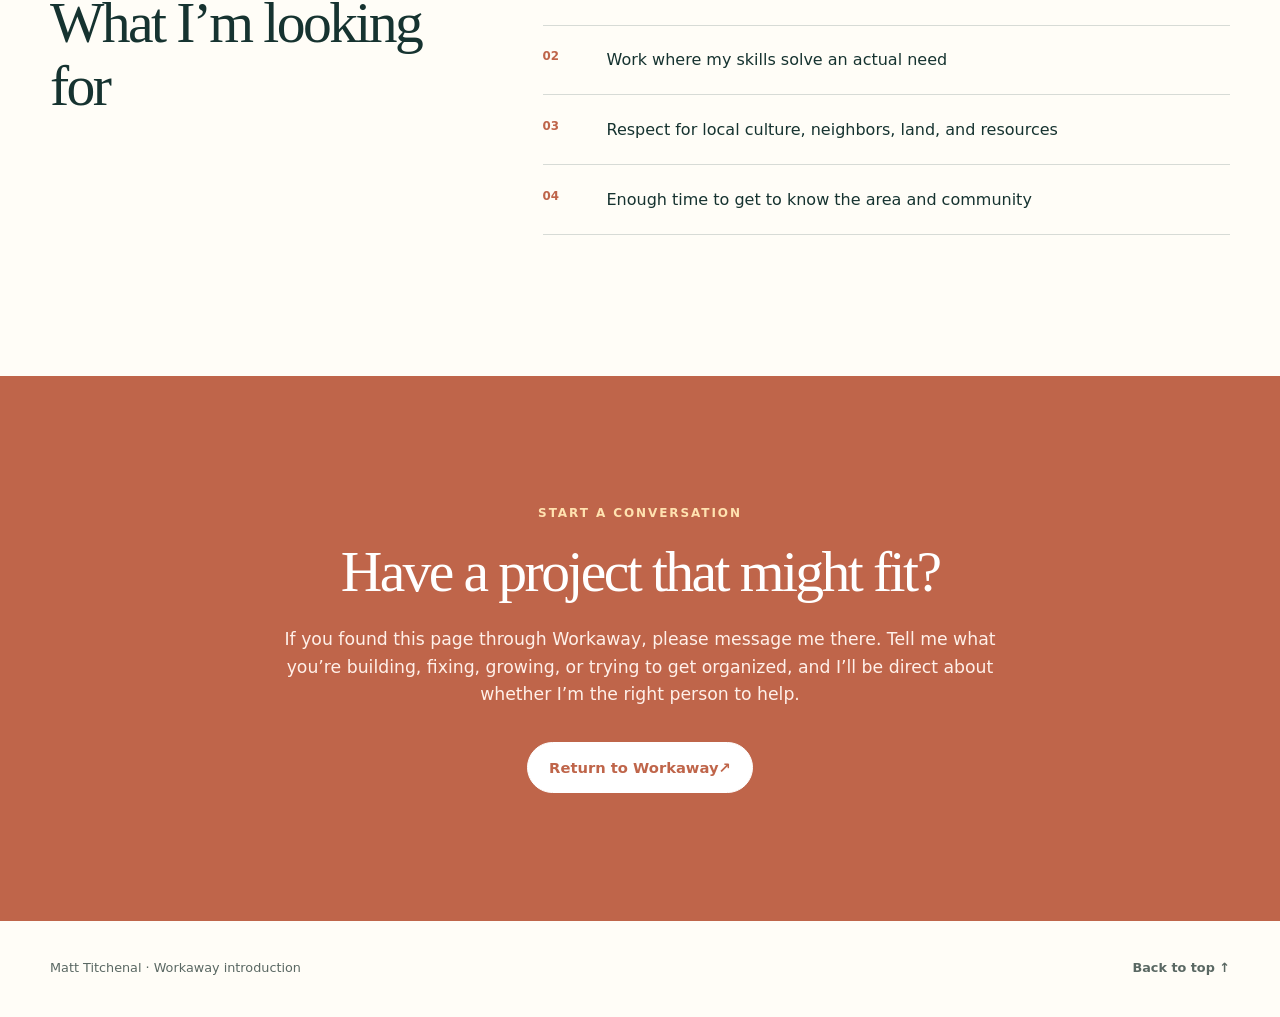
==== commit cca2a51c: "Update Workaway location and future hosting offer" ====
--- a/index.html
+++ b/index.html
@@ -6,7 +6,7 @@
   <meta name="theme-color" content="#173c3a" />
   <meta
     name="description"
-    content="Matt Titchenal is an electrician, builder, web developer, and former WWOOFer in Hawaii looking for a Workaway exchange."
+    content="Matt Titchenal is an electrician, builder, web developer, and former WWOOFer in Hawaii, currently on Maui and looking for a Workaway exchange."
   />
   <title>Matt Titchenal | Workaway in Hawaii</title>
   <link rel="icon" href="assets/favicon.svg" type="image/svg+xml" />
@@ -35,7 +35,7 @@
         <h1>I like to build things. What can I help you build?</h1>
         <p class="lede">
           I’m an electrician, hands-on builder, web developer, and former WWOOFer in Hawaii.
-          I’m returning and looking for a thoughtful exchange
+          I’m currently on Maui and looking for a thoughtful exchange
           where useful work and clear expectations go both ways.
         </p>
         <div class="hero-actions">
@@ -65,7 +65,7 @@
               <dd>WWOOFed + lived/worked</dd>
             </div>
           </dl>
-          <p class="snapshot-note">I’m open to all islands. I know the Big Island and Kauai, and I’d be glad to return to either or experience somewhere new.</p>
+          <p class="snapshot-note">I’m on Maui now and open to all islands. I know the Big Island and Kauai, and I’d be glad to return to either or experience somewhere new.</p>
         </aside>
       </div>
     </section>
@@ -168,7 +168,7 @@
           </p>
           <p>
             My first time in Hawaii was pivotal and transformative. A piece of my heart has always
-            remained there, and I’m looking to return for a new chapter in my life.
+            remained there, and I’m now back on Maui for a new chapter in my life.
           </p>
         </div>
       </div>
@@ -235,8 +235,28 @@
           software. I enjoy learning how a system works and leaving it better than I found it.
         </p>
         <p>
-          I’ll be traveling alone. My approach is simple: be honest, communicate clearly, and do
+          I’m traveling alone. My approach is simple: be honest, communicate clearly, and do
           good work.
+        </p>
+      </div>
+    </section>
+
+    <section class="section about-section" id="hosting">
+      <div class="about-intro">
+        <p class="eyebrow">Making work trade possible</p>
+        <h2>Something useful for the next helper, too.</h2>
+      </div>
+
+      <div class="about-body">
+        <p>
+          If you don’t already have lodging, I’d be open to discussing how we could plan and
+          build temporary tent housing together, with the idea of reusing it for future work
+          traders.
+        </p>
+        <p>
+          I can also show you how to find future helpers through Workaway, so you have a way to
+          keep the exchange going after I leave. I’d like the work we do together to leave
+          something useful for the next person, too.
         </p>
       </div>
     </section>
